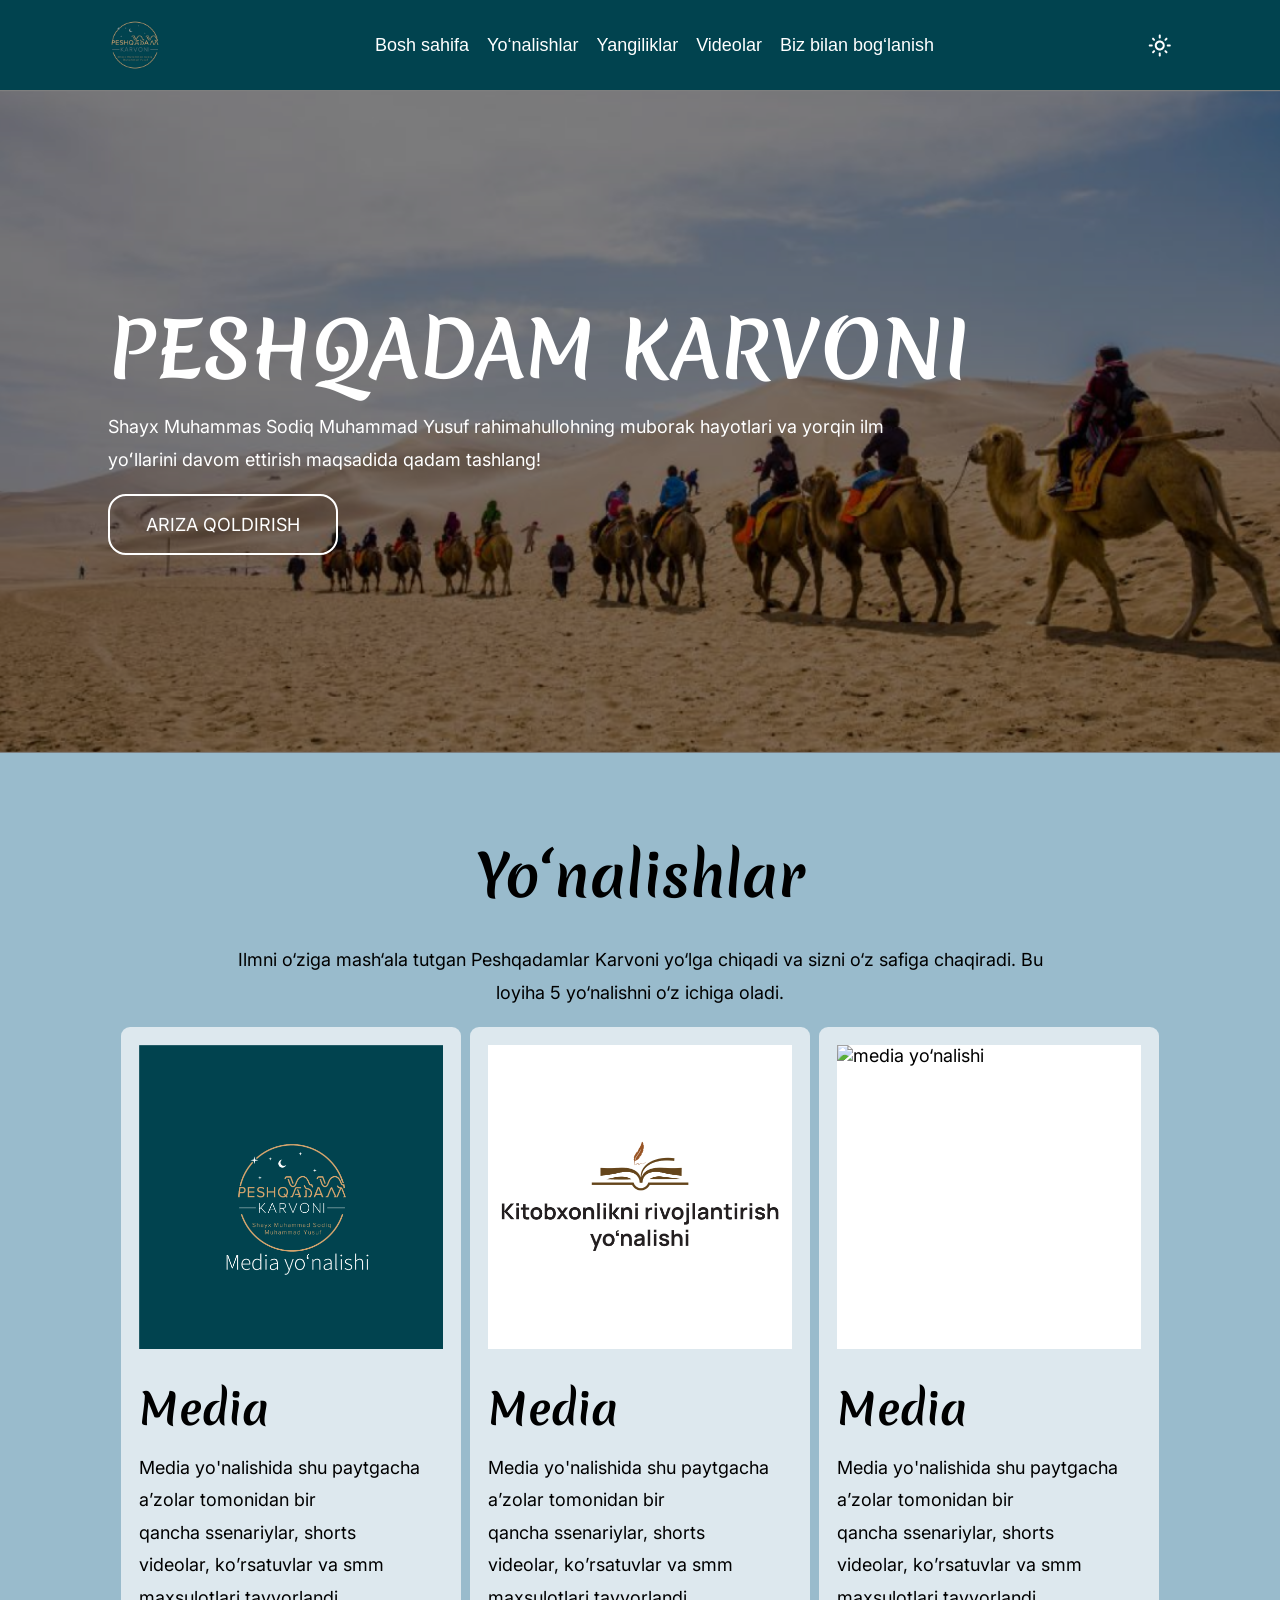
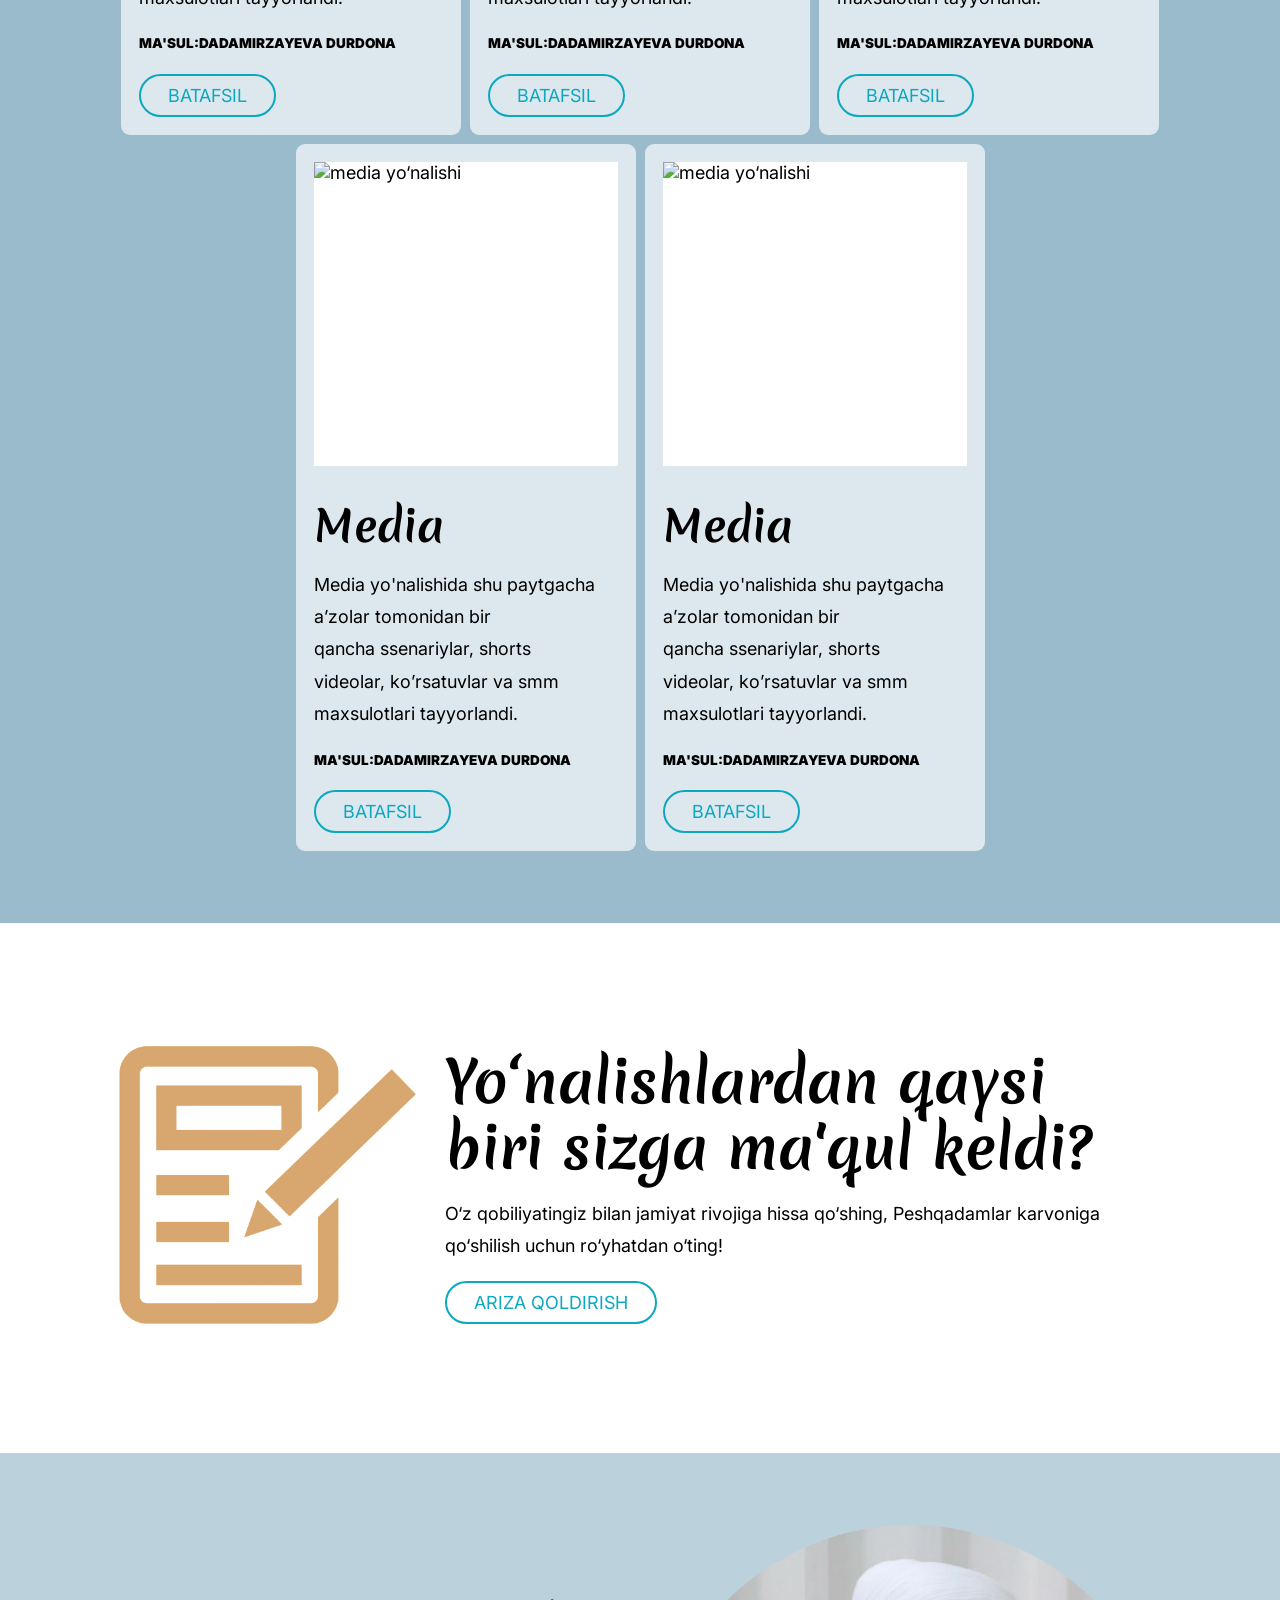
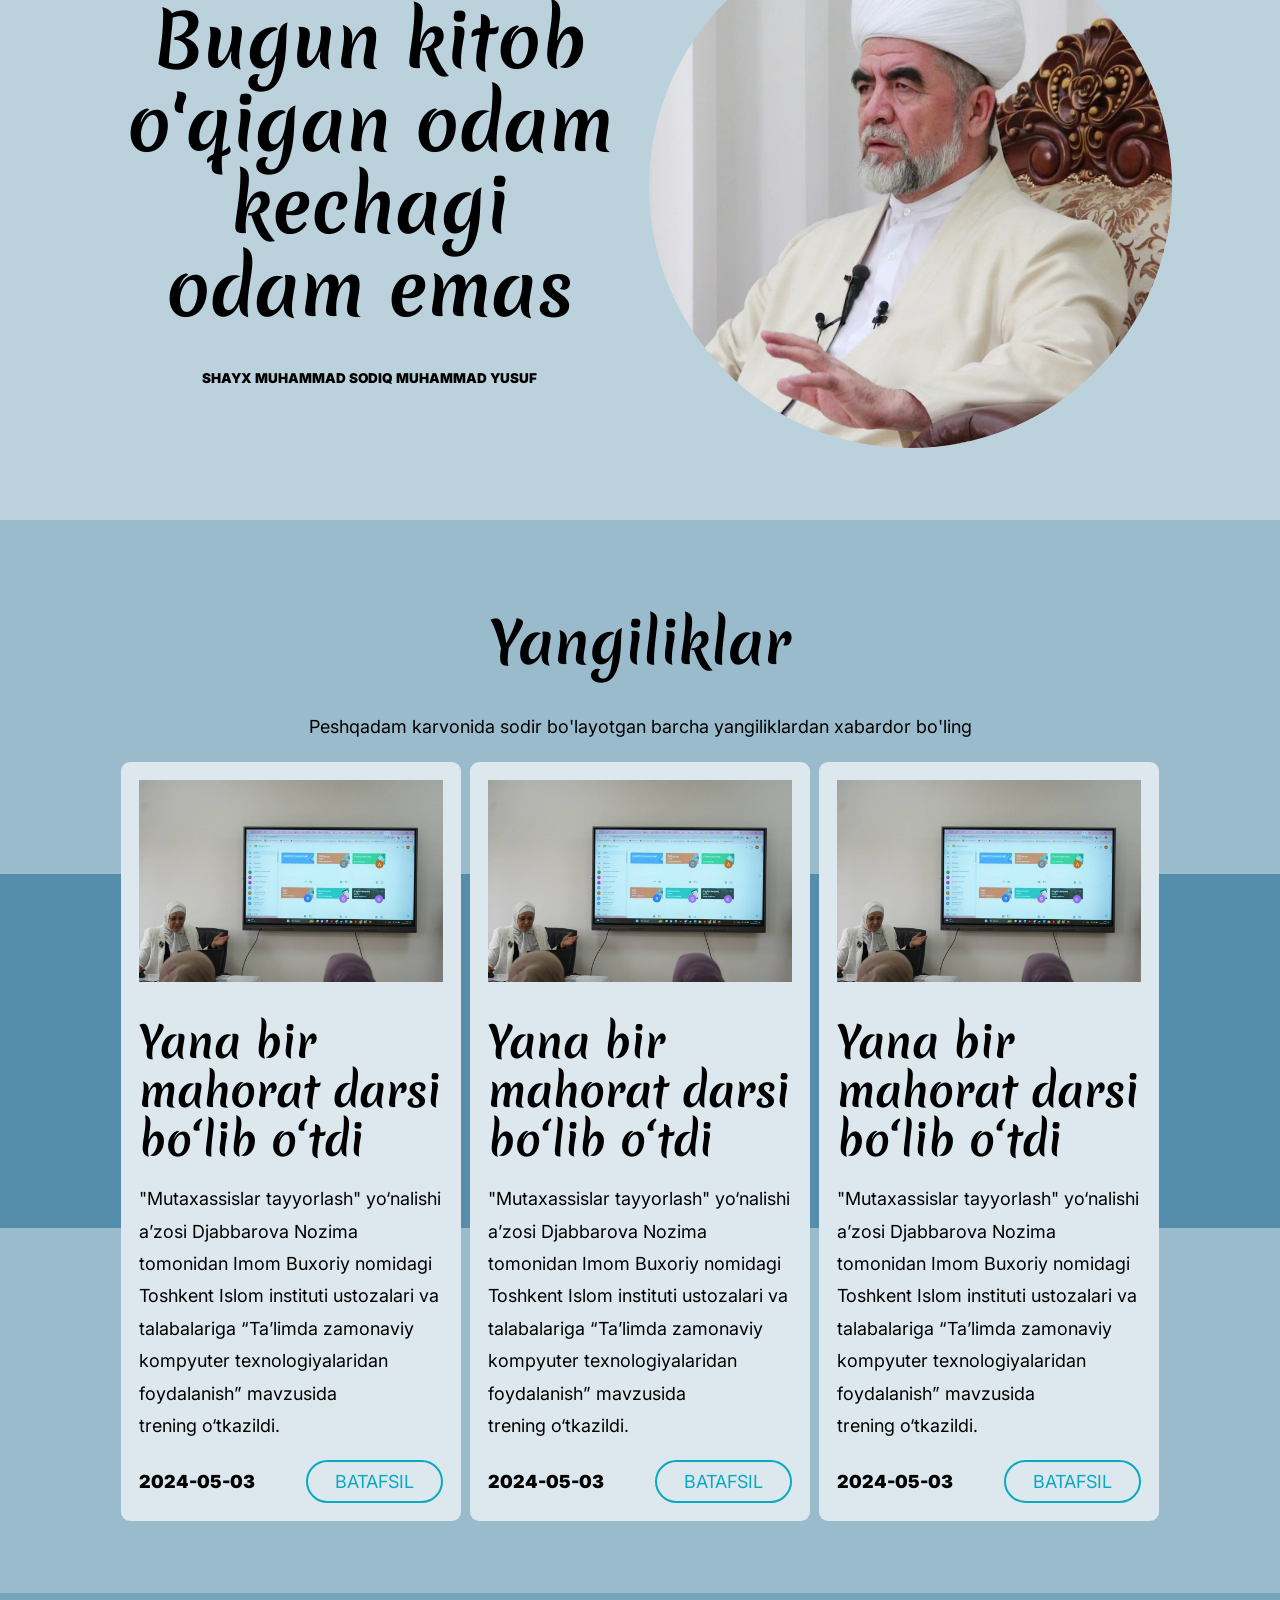
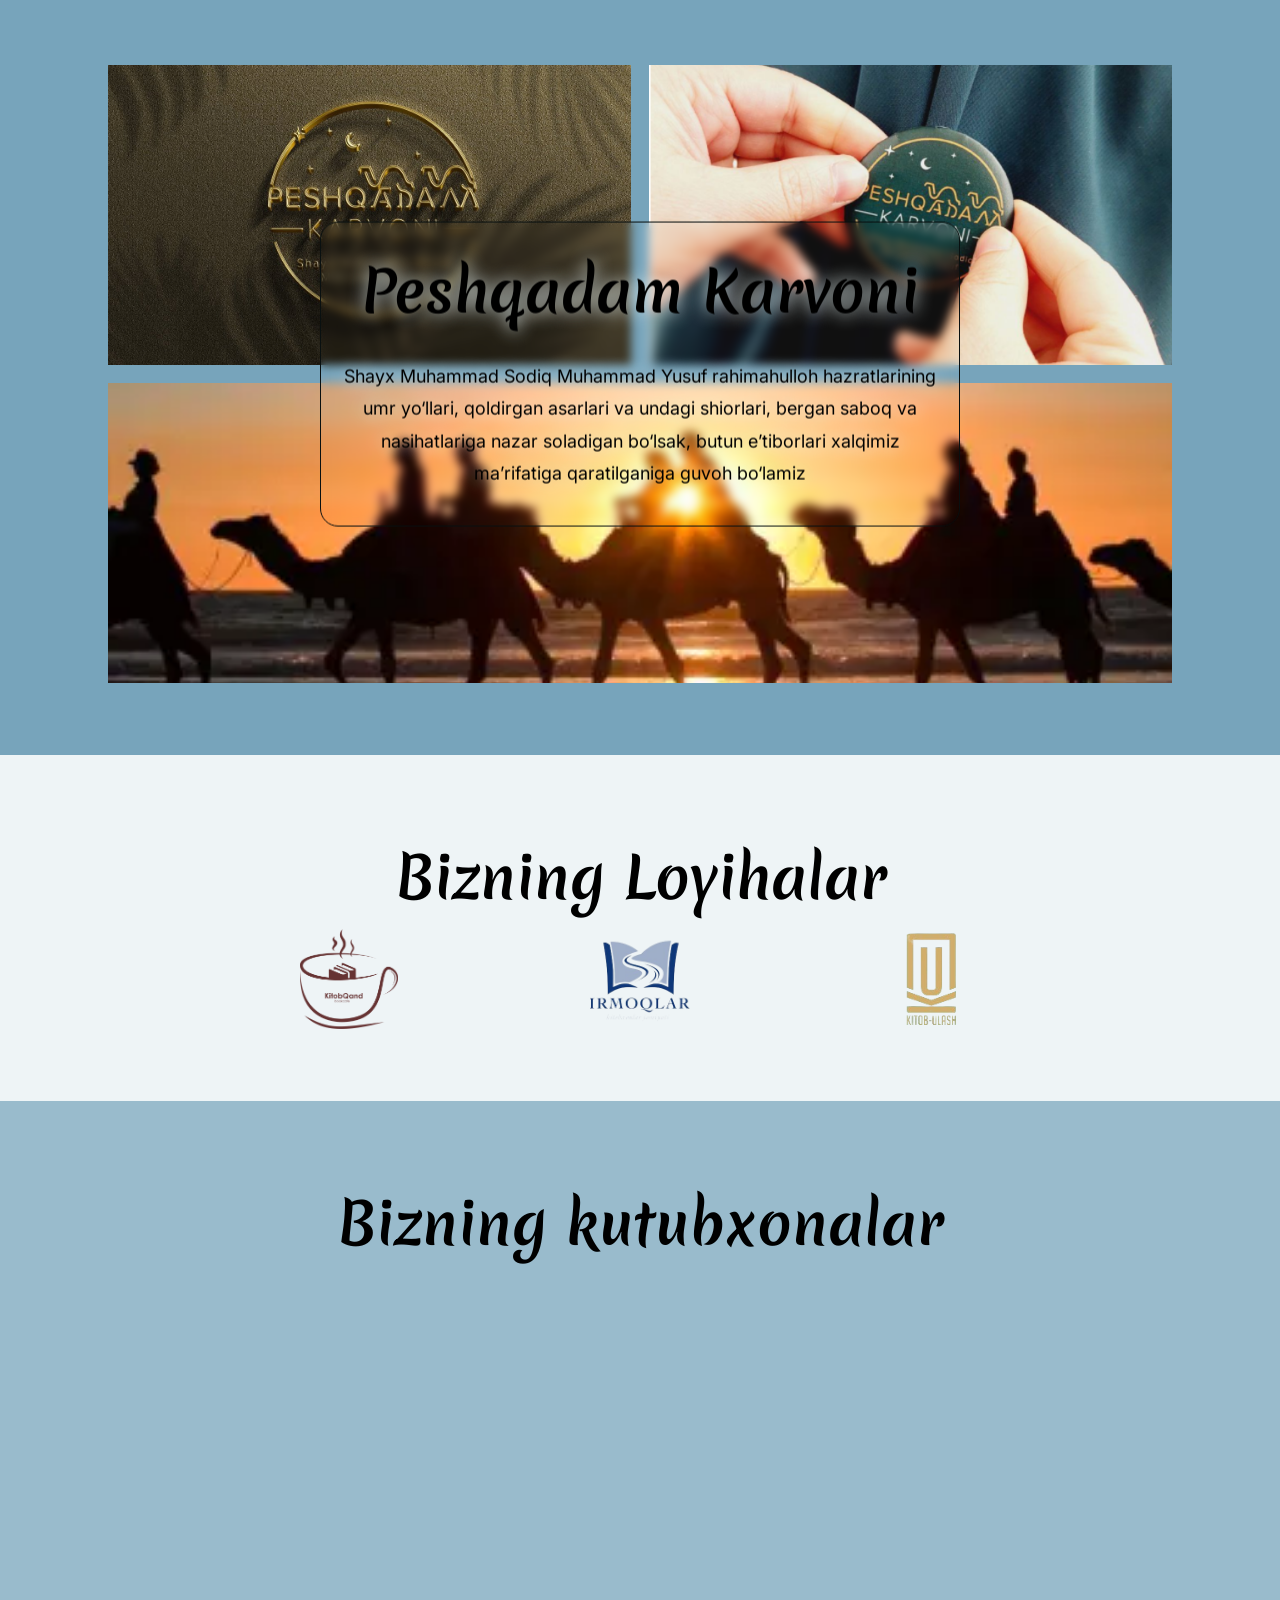
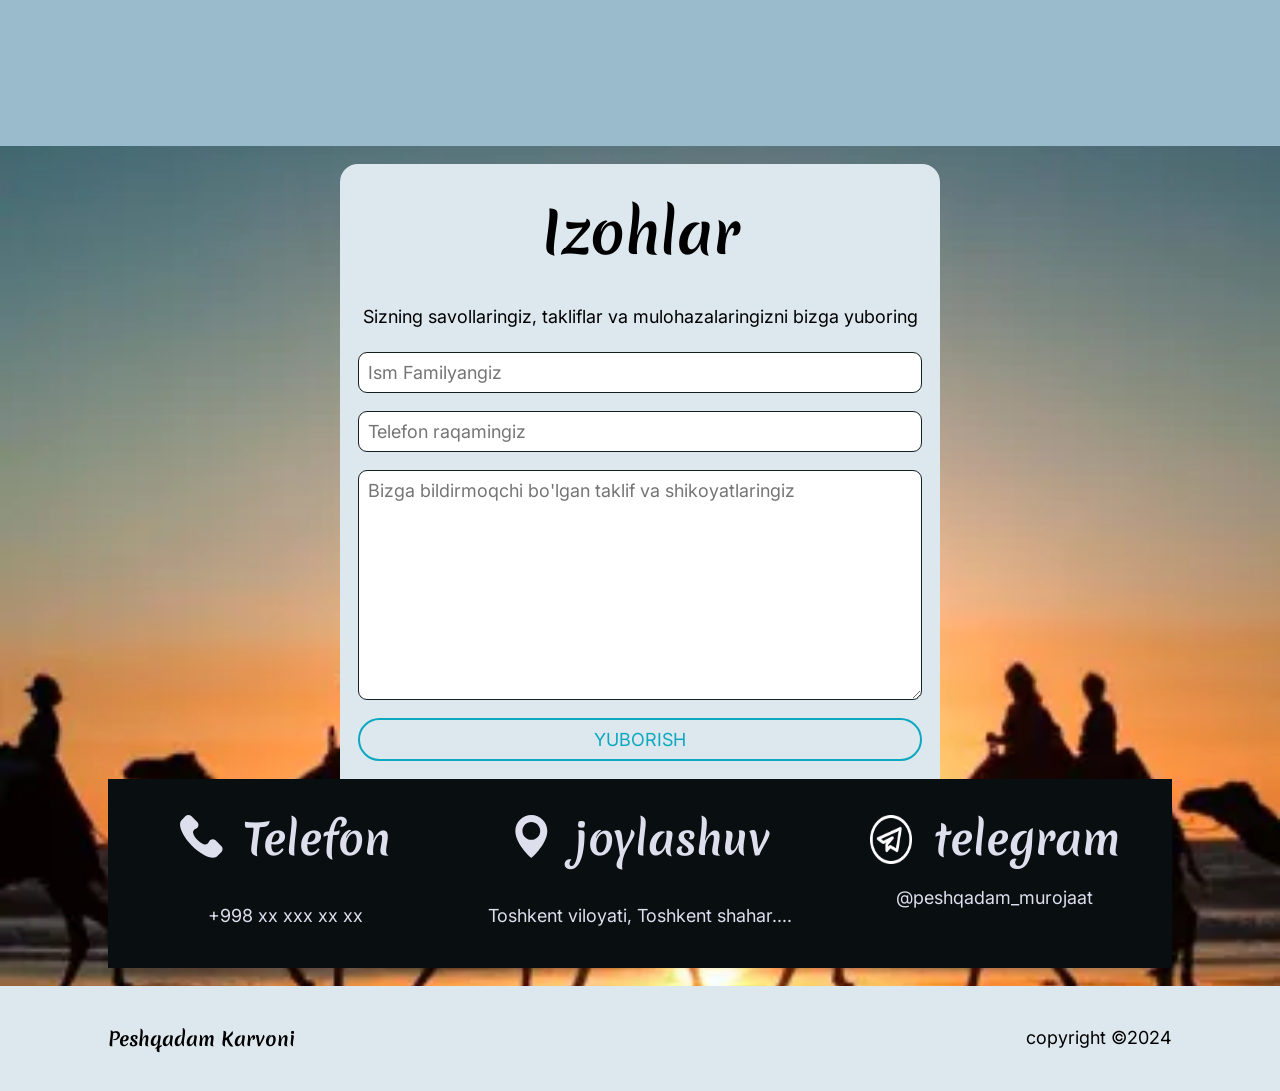
==== index.html @ 188952dd "added yangilik page and footer" ====
<!DOCTYPE html>
<html lang="en">
  <head>
    <meta charset="UTF-8" />
    <meta name="viewport" content="width=device-width, initial-scale=1.0" />
    <title>Peshqadam karvoni</title>
    <link rel="stylesheet" href="style.css" />
  </head>
  <body>
    <nav class="nav">
      <div class="container">
        <div class="logo">
          <a href=""
            ><img
              src="./img/logo.png"
              alt="media yo‘nalishiPeshqadam Karvoni logo"
          /></a>
        </div>
        <div class="menu closed">
          <ul>
            <li><a href="index.html">Bosh sahifa</a></li>
            <li><a href="yonalishlar.html">Yo‘nalishlar</a></li>
            <li><a href="yangiliklar.html">Yangiliklar</a></li>
            <li><a href="#">Videolar</a></li>
            <li><a href="#">Biz bilan bog‘lanish</a></li>
          </ul>
        </div>
        <div class="icons">
          <div id="mode">
            <svg
              class="text dark_icon"
              width="25"
              height="25"
              viewBox="0 0 25 25"
              fill="white"
              xmlns="http://www.w3.org/2000/svg"
            >
              <path
                d="M18.51 4.59L15.98 6.53L16.89 9.59L14.26 7.78L11.63 9.59L12.54 6.53L10.01 4.59L13.2 4.5L14.26 1.5L15.32 4.5L18.51 4.59ZM22.01 11.5L20.37 12.75L20.96 14.73L19.26 13.56L17.56 14.73L18.15 12.75L16.51 11.5L18.57 11.45L19.26 9.5L19.95 11.45L22.01 11.5ZM19.73 16.45C20.56 16.37 21.45 17.55 20.92 18.3C20.6 18.75 20.26 19.17 19.84 19.57C15.93 23.5 9.60002 23.5 5.70002 19.57C1.79002 15.67 1.79002 9.33 5.70002 5.43C6.10002 5.03 6.52002 4.67 6.97002 4.35C7.72002 3.82 8.90002 4.71 8.82002 5.54C8.55002 8.4 9.51002 11.37 11.71 13.56C12.7496 14.6052 14.0083 15.4066 15.3952 15.9064C16.7821 16.4062 18.2627 16.5918 19.73 16.45ZM18.09 18.47C15.1543 18.3012 12.381 17.0675 10.29 15C8.12002 12.81 6.96002 10 6.80002 7.18C3.99002 10.32 4.10002 15.14 7.11002 18.16C10.13 21.17 14.95 21.28 18.09 18.47Z"
              ></path>
            </svg>
            <svg
              class="text light_icon"
              width="25"
              height="25"
              viewBox="0 0 25 25"
              fill="white"
              xmlns="http://www.w3.org/2000/svg"
            >
              <path
                d="M12.76 9.5C14.41 9.5 15.76 10.85 15.76 12.5C15.76 14.15 14.41 15.5 12.76 15.5C11.11 15.5 9.76001 14.15 9.76001 12.5C9.76001 10.85 11.11 9.5 12.76 9.5ZM12.76 7.5C10 7.5 7.76001 9.74 7.76001 12.5C7.76001 15.26 10 17.5 12.76 17.5C15.52 17.5 17.76 15.26 17.76 12.5C17.76 9.74 15.52 7.5 12.76 7.5ZM2.76001 13.5H4.76001C5.31001 13.5 5.76001 13.05 5.76001 12.5C5.76001 11.95 5.31001 11.5 4.76001 11.5H2.76001C2.21001 11.5 1.76001 11.95 1.76001 12.5C1.76001 13.05 2.21001 13.5 2.76001 13.5ZM20.76 13.5H22.76C23.31 13.5 23.76 13.05 23.76 12.5C23.76 11.95 23.31 11.5 22.76 11.5H20.76C20.21 11.5 19.76 11.95 19.76 12.5C19.76 13.05 20.21 13.5 20.76 13.5ZM11.76 2.5V4.5C11.76 5.05 12.21 5.5 12.76 5.5C13.31 5.5 13.76 5.05 13.76 4.5V2.5C13.76 1.95 13.31 1.5 12.76 1.5C12.21 1.5 11.76 1.95 11.76 2.5ZM11.76 20.5V22.5C11.76 23.05 12.21 23.5 12.76 23.5C13.31 23.5 13.76 23.05 13.76 22.5V20.5C13.76 19.95 13.31 19.5 12.76 19.5C12.21 19.5 11.76 19.95 11.76 20.5ZM6.75001 5.08C6.6575 4.9873 6.54761 4.91375 6.42663 4.86357C6.30566 4.81339 6.17598 4.78756 6.04501 4.78756C5.91404 4.78756 5.78436 4.81339 5.66339 4.86357C5.54241 4.91375 5.43252 4.9873 5.34001 5.08C5.24731 5.17251 5.17376 5.2824 5.12358 5.40338C5.0734 5.52435 5.04757 5.65403 5.04757 5.785C5.04757 5.91597 5.0734 6.04565 5.12358 6.16662C5.17376 6.2876 5.24731 6.39749 5.34001 6.49L6.40001 7.55C6.79001 7.94 7.43001 7.94 7.81001 7.55C8.19001 7.16 8.20001 6.52 7.81001 6.14L6.75001 5.08ZM19.12 17.45C19.0275 17.3573 18.9176 17.2837 18.7966 17.2336C18.6757 17.1834 18.546 17.1576 18.415 17.1576C18.284 17.1576 18.1544 17.1834 18.0334 17.2336C17.9124 17.2837 17.8025 17.3573 17.71 17.45C17.6173 17.5425 17.5438 17.6524 17.4936 17.7734C17.4434 17.8944 17.4176 18.024 17.4176 18.155C17.4176 18.286 17.4434 18.4157 17.4936 18.5366C17.5438 18.6576 17.6173 18.7675 17.71 18.86L18.77 19.92C19.16 20.31 19.8 20.31 20.18 19.92C20.2727 19.8275 20.3463 19.7176 20.3964 19.5966C20.4466 19.4757 20.4725 19.346 20.4725 19.215C20.4725 19.084 20.4466 18.9543 20.3964 18.8334C20.3463 18.7124 20.2727 18.6025 20.18 18.51L19.12 17.45ZM20.18 6.49C20.2727 6.39749 20.3463 6.2876 20.3964 6.16662C20.4466 6.04565 20.4725 5.91597 20.4725 5.785C20.4725 5.65403 20.4466 5.52435 20.3964 5.40338C20.3463 5.2824 20.2727 5.17251 20.18 5.08C20.0875 4.9873 19.9776 4.91375 19.8566 4.86357C19.7357 4.81339 19.606 4.78756 19.475 4.78756C19.344 4.78756 19.2144 4.81339 19.0934 4.86357C18.9724 4.91375 18.8625 4.9873 18.77 5.08L17.71 6.14C17.32 6.53 17.32 7.17 17.71 7.55C18.1 7.93 18.74 7.94 19.12 7.55L20.18 6.49ZM7.81001 18.86C7.90271 18.7675 7.97626 18.6576 8.02644 18.5366C8.07662 18.4157 8.10245 18.286 8.10245 18.155C8.10245 18.024 8.07662 17.8944 8.02644 17.7734C7.97626 17.6524 7.90271 17.5425 7.81001 17.45C7.7175 17.3573 7.60761 17.2837 7.48663 17.2336C7.36566 17.1834 7.23598 17.1576 7.10501 17.1576C6.97404 17.1576 6.84436 17.1834 6.72339 17.2336C6.60241 17.2837 6.49252 17.3573 6.40001 17.45L5.34001 18.51C4.95001 18.9 4.95001 19.54 5.34001 19.92C5.73001 20.3 6.37001 20.31 6.75001 19.92L7.81001 18.86Z"
              ></path>
            </svg>
          </div>
          <div class="hamburger dn" id="hamburger">
            <div class="line"></div>
            <div class="line"></div>
            <div class="line"></div>
          </div>
        </div>
      </div>
    </nav>

    <header>
      <div class="container">
        <div class="content">
          <h1>Peshqadam Karvoni</h1>
          <p>
            Shayx Muhammas Sodiq Muhammad Yusuf rahimahullohning muborak
            hayotlari va yorqin ilm yoʻllarini davom ettirish maqsadida qadam
            tashlang!
          </p>
          <button href="#" class="btn white" onclick="scrollToContent()">
            Ariza qoldirish
          </button>
        </div>
      </div>
      <div class="img">
        <img src="./img/bg.png" alt="" />
      </div>
    </header>

    <section class="title">
      <div class="container">
        <div class="content">
          <h2>Yo‘nalishlar</h2>
          <p>
            Ilmni o‘ziga mash‘ala tutgan Peshqadamlar Karvoni yo‘lga chiqadi va
            sizni o‘z safiga chaqiradi. Bu loyiha 5 yo‘nalishni o‘z ichiga
            oladi.
          </p>
        </div>
        <div class="cards">
          <div class="card">
            <div class="img">
              <img src="./img/media.png" alt="media yo‘nalishi" />
            </div>
            <div class="content">
              <h3>Media</h3>
              <p>
                Media yo'nalishida shu paytgacha a’zolar tomonidan bir qancha
                ssenariylar, shorts videolar, ko’rsatuvlar va smm maxsulotlari
                tayyorlandi.
              </p>
              <div class="buttom">
                <small class="small"><b>Ma'sul:</b>Dadamirzayeva Durdona</small>
                <a href="./yonalish.html">
                  <button class="btn">Batafsil</button>
                </a>
              </div>
            </div>
          </div>
          <div class="card">
            <div class="img">
              <img
                src="./img/kitobxonlik.png"
                alt="kitobxonlikni rivojlantirish yo‘nalishi"
              />
            </div>
            <div class="content">
              <h3>Media</h3>
              <p>
                Media yo'nalishida shu paytgacha a’zolar tomonidan bir qancha
                ssenariylar, shorts videolar, ko’rsatuvlar va smm maxsulotlari
                tayyorlandi.
              </p>
              <div class="buttom">
                <small class="small"><b>Ma'sul:</b>Dadamirzayeva Durdona</small>
                <button class="btn">Batafsil</button>
              </div>
            </div>
          </div>
          <div class="card">
            <div class="img"><img src="" alt="media yo‘nalishi" /></div>
            <div class="content">
              <h3>Media</h3>
              <p>
                Media yo'nalishida shu paytgacha a’zolar tomonidan bir qancha
                ssenariylar, shorts videolar, ko’rsatuvlar va smm maxsulotlari
                tayyorlandi.
              </p>
              <div class="buttom">
                <small class="small"><b>Ma'sul:</b>Dadamirzayeva Durdona</small>
                <button class="btn">Batafsil</button>
              </div>
            </div>
          </div>
          <div class="card">
            <div class="img"><img src="" alt="media yo‘nalishi" /></div>
            <div class="content">
              <h3>Media</h3>
              <p>
                Media yo'nalishida shu paytgacha a’zolar tomonidan bir qancha
                ssenariylar, shorts videolar, ko’rsatuvlar va smm maxsulotlari
                tayyorlandi.
              </p>
              <div class="buttom">
                <small class="small"><b>Ma'sul:</b>Dadamirzayeva Durdona</small>
                <button class="btn">Batafsil</button>
              </div>
            </div>
          </div>
          <div class="card">
            <div class="img"><img src="" alt="media yo‘nalishi" /></div>
            <div class="content">
              <h3>Media</h3>
              <p>
                Media yo'nalishida shu paytgacha a’zolar tomonidan bir qancha
                ssenariylar, shorts videolar, ko’rsatuvlar va smm maxsulotlari
                tayyorlandi.
              </p>
              <div class="buttom">
                <small class="small"><b>Ma'sul:</b>Dadamirzayeva Durdona</small>
                <button class="btn">Batafsil</button>
              </div>
            </div>
          </div>
        </div>
      </div>
    </section>

    <section class="application">
      <div class="container">
        <div class="img">
          <img src="./img/ariza-icon.png" alt="" />
        </div>
        <div class="content">
          <h2>Yo‘nalishlardan qaysi biri sizga ma'qul keldi?</h2>
          <p>
            O‘z qobiliyatingiz bilan jamiyat rivojiga hissa qo‘shing,
            Peshqadamlar karvoniga qo‘shilish uchun ro‘yhatdan o‘ting!
          </p>
          <button class="btn">Ariza qoldirish</button>
        </div>
      </div>
    </section>

    <section class="quote">
      <div class="container">
        <div class="content">
          <h2>Bugun kitob o'qigan odam kechagi odam emas</h2>
          <small class="small">Shayx Muhammad Sodiq Muhammad Yusuf</small>
        </div>
        <div class="img">
          <img
            src="./img/Shayx.png"
            alt="Shayx Muhammad Sodiq Muhammad Yusuf"
          />
        </div>
      </div>
    </section>

    <section class="title news">
      <div class="container">
        <div class="content">
          <h2>Yangiliklar</h2>
          <p>
            Peshqadam karvonida sodir bo'layotgan barcha yangiliklardan xabardor
            bo'ling
          </p>
        </div>
        <div class="cards">
          <div class="card">
            <div class="img">
              <img src="./img/mahorat.png" alt="mahorat darsi" />
            </div>
            <div class="content">
              <h3>Yana bir mahorat darsi bo‘lib o‘tdi</h3>
              <p>
                "Mutaxassislar tayyorlash" yo‘nalishi a’zosi Djabbarova Nozima
                tomonidan Imom Buxoriy nomidagi Toshkent Islom instituti
                ustozalari va talabalariga “Ta’limda zamonaviy kompyuter
                texnologiyalaridan foydalanish” mavzusida trening o‘tkazildi.
              </p>
              <div class="buttom">
                <time datetime="2024-05-03" class="small">2024-05-03</time>
                <a href="./yangilik.html">
                  <button class="btn">Batafsil</button>
                </a>
              </div>
            </div>
          </div>
          <div class="card">
            <div class="img">
              <img src="./img/mahorat.png" alt="mahorat darsi" />
            </div>
            <div class="content">
              <h3>Yana bir mahorat darsi bo‘lib o‘tdi</h3>
              <p>
                "Mutaxassislar tayyorlash" yo‘nalishi a’zosi Djabbarova Nozima
                tomonidan Imom Buxoriy nomidagi Toshkent Islom instituti
                ustozalari va talabalariga “Ta’limda zamonaviy kompyuter
                texnologiyalaridan foydalanish” mavzusida trening o‘tkazildi.
              </p>
              <div class="buttom">
                <time datetime="2024-05-03" class="small">2024-05-03</time>
                <button class="btn">Batafsil</button>
              </div>
            </div>
          </div>
          <div class="card">
            <div class="img">
              <img src="./img/mahorat.png" alt="mahorat darsi" />
            </div>
            <div class="content">
              <h3>Yana bir mahorat darsi bo‘lib o‘tdi</h3>
              <p>
                "Mutaxassislar tayyorlash" yo‘nalishi a’zosi Djabbarova Nozima
                tomonidan Imom Buxoriy nomidagi Toshkent Islom instituti
                ustozalari va talabalariga “Ta’limda zamonaviy kompyuter
                texnologiyalaridan foydalanish” mavzusida trening o‘tkazildi.
              </p>
              <div class="buttom">
                <time datetime="2024-05-03" class="small">2024-05-03</time>
                <button class="btn">Batafsil</button>
              </div>
            </div>
          </div>
        </div>
      </div>
    </section>

    <section class="show">
      <div class="container">
        <div class="images" id="images">
          <img
            style="object-position: center"
            src="./img/peshqadam.png"
            alt=""
          />
          <img style="object-position: center" src="./img/price.png" alt="" />
          <img
            style="object-position: center 75%"
            src="./img/karvon.png"
            alt=""
          />
        </div>
        <div class="content">
          <h2>Peshqadam Karvoni</h2>
          <p>
            Shayx Muhammad Sodiq Muhammad Yusuf rahimahulloh hazratlarining umr
            yo‘llari, qoldirgan asarlari va undagi shiorlari, bergan saboq va
            nasihatlariga nazar soladigan bo‘lsak, butun e’tiborlari xalqimiz
            ma’rifatiga qaratilganiga guvoh bo‘lamiz
          </p>
        </div>
      </div>
    </section>

    <section class="title partners">
      <div class="container">
        <div class="content">
          <h2>Bizning Loyihalar</h2>
        </div>
        <div class="logos">
          <img src="./img/kitobqand.png" alt="" />
          <img src="./img/irmoqlar.png" alt="" />
          <img src="./img/kitobulash.png" alt="" />
        </div>
      </div>
    </section>

    <section class="title map">
      <div class="container">
        <div class="content">
          <h2>Bizning kutubxonalar</h2>
        </div>
        <script
          src="https://api-maps.yandex.ru/2.1/?apikey=3c3f69d1-ba9f-4204-87e1-c8505355fc62&lang=en_US"
          type="text/javascript"
        ></script>
        <script>
          ymaps.ready(init);

          function init() {
            var map = new ymaps.Map("map", {
              center: [41.3111, 64.269], // O'zbekiston Markazi
              zoom: 6,
            });

            var preset = "islands#bookIcon";

            var locations = [
              {
                name: "Kutubxona",
                address:
                  "Bizning kutubxonamizda o`zingizga kerakli kitobni olib mutolaa qilishinzgi mumkin",
                coordinates: [41.3111, 69.2797],
                image: "/css/images/image.png",
              },
              {
                name: "Kutubxona 1",
                address:
                  "Bizning kutubxonamizda o`zingizga kerakli kitobni olib mutolaa qilishinzgi mumkin",
                coordinates: [39.7781, 64.4281],
                image: "/css/images/image-1.png",
              },
              {
                name: "Kutubxona 2",
                address:
                  "Bizning kutubxonamizda o`zingizga kerakli kitobni olib mutolaa qilishinzgi mumkin",
                coordinates: [39.6548, 66.9597],
                image: "/css/images/image-14.png",
              },
              {
                name: "Kutubxona 3",
                address:
                  "Bizning kutubxonamizda o`zingizga kerakli kitobni olib mutolaa qilishinzgi mumkin",
                coordinates: [41.3303, 69.2778],
                image: "/css/images/image-23.png",
              },
              {
                name: "Kutubxona 4",
                address:
                  "Bizning kutubxonamizda o`zingizga kerakli kitobni olib mutolaa qilishinzgi mumkin",
                coordinates: [41.3126, 69.2809],
                image: "/css/images/kitobulash.png",
              },
            ];

            locations.forEach(function (location) {
              var placemark = new ymaps.Placemark(
                location.coordinates,
                {
                  hintContent: location.name,
                  balloonContentHeader: location.name,
                  balloonContentBody:
                    '<div><img src="' +
                    location.image +
                    '" width="100" height="100" /></div>' +
                    location.address,
                  balloonContentFooter: "",
                },
                {
                  preset: preset,
                }
              );

              map.geoObjects.add(placemark);
            });
          }
        </script>

        <div id="map" style="width: 100%; height: 400px"></div>
      </div>
    </section>

    <section class="contact">
      <div class="container">
        <div class="img">
          <img src="./img/karvon.png" alt="karvon" />
        </div>
        <div class="content">
          <h2>Izohlar</h2>
          <p>
            Sizning savollaringiz, takliflar va mulohazalaringizni bizga
            yuboring
          </p>
          <form action="">
            <input type="text" placeholder="Ism Familyangiz" />
            <input type="tel" placeholder="Telefon raqamingiz" />
            <textarea
              name="message"
              id="message"
              cols="30"
              rows="10"
              placeholder="Bizga bildirmoqchi bo'lgan taklif va shikoyatlaringiz"
            ></textarea>
            <button class="btn">Yuborish</button>
          </form>
        </div>
        <div class="info">
          <div class="card">
            <h3>
              <svg
                class="u-svg-content"
                viewBox="0 0 513.64 513.64"
                x="0px"
                fill="currentColor"
                y="0px"
                style="width: 1em; height: 1em"
              >
                <g>
                  <g>
                    <path
                      d="M499.66,376.96l-71.68-71.68c-25.6-25.6-69.12-15.359-79.36,17.92c-7.68,23.041-33.28,35.841-56.32,30.72    c-51.2-12.8-120.32-79.36-133.12-133.12c-7.68-23.041,7.68-48.641,30.72-56.32c33.28-10.24,43.52-53.76,17.92-79.36l-71.68-71.68    c-20.48-17.92-51.2-17.92-69.12,0l-48.64,48.64c-48.64,51.2,5.12,186.88,125.44,307.2c120.32,120.32,256,176.641,307.2,125.44    l48.64-48.64C517.581,425.6,517.581,394.88,499.66,376.96z"
                    ></path>
                  </g>
                </g>
              </svg>
              Telefon
            </h3>
            <p>+998 xx xxx xx xx</p>
          </div>
          <div class="card">
            <h3>
              <svg
                class="u-svg-content"
                viewBox="0 0 24 24"
                fill="currentColor"
                style="width: 1em; height: 1em"
              >
                <path
                  d="m12 0c-4.962 0-9 4.066-9 9.065 0 7.103 8.154 14.437 8.501 14.745.143.127.321.19.499.19s.356-.063.499-.189c.347-.309 8.501-7.643 8.501-14.746 0-4.999-4.038-9.065-9-9.065zm0 14c-2.757 0-5-2.243-5-5s2.243-5 5-5 5 2.243 5 5-2.243 5-5 5z"
                ></path>
              </svg>

              joylashuv
            </h3>
            <p>Toshkent viloyati, Toshkent shahar....</p>
          </div>
          <div class="card">
            <div class="content">
              <h3>
                <img src="./img/telegram.png" alt="" />
                telegram
              </h3>
              <p>@peshqadam_murojaat</p>
            </div>
          </div>
        </div>
      </div>
    </section>

    <footer>
      <div class="container">
        <h6><a href="">Peshqadam Karvoni</a></h6>
        <p>copyright ©2024</p>
      </div>
    </footer>

    <script src="script.js"></script>
  </body>
</html>
---- style.css ----
@import url("https://fonts.googleapis.com/css2?family=Inter:wght@100..900&family=Merienda:wght@300..900&display=swap");
/*
*   Kevin Powell
*   https://youtu.be/cCAtD_BAHNw 
*/

*,
*::before,
*::after {
  box-sizing: border-box;
}

* {
  margin: 0;
  padding: 0;
  font: inherit; /* Get rid of all font sizes and heights */
}

html {
  color-scheme: dark light; /* Default dark */
  hanging-punctuation: first last; /* Not supported in Chrome */
  font-size: 18px;
}

body {
  min-height: 100vh;
}

/* Media responsive */
img,
picture,
svg,
video {
  display: block;
  max-width: 100%;
}

h1,
h2,
h3,
h4,
h5,
h6 {
  text-wrap: balance;
  font-family: "Merienda", cursive;
  font-weight: 700;
  line-height: 1.15;
  margin-block: 1rem;
}

body {
  font-family: "Inter";
  font-weight: 400;
}

h1 {
  font-size: 4.21rem;
}

h2 {
  font-size: 3.158rem;
}

h3 {
  font-size: 2.369rem;
}

h4 {
  font-size: 1.777rem;
}

h5 {
  font-size: 1.333rem;
}

h6 {
  font-size: 1.05rem;
}

small {
  font-size: 0.75rem;
  line-height: 1.75;
}

p {
  max-width: 75ch;
  text-wrap: pretty; /* Prevents orphans on lines */
  line-height: 1.8;
  margin-block: 1rem;
}

a {
  color: inherit;
  text-decoration: none;
}
a:hover {
  cursor: pointer;
}

@media (max-width: 768px) {
  h1 {
    font-size: 2.6rem;
  }
  h2 {
    font-size: 2.369rem;
  }
  h3 {
    font-size: 1.777rem;
  }
  h4 {
    font-size: 1.333rem;
  }
  h5 {
    font-size: 1rem;
  }
  h6 {
    font-size: 0.75rem;
  }
  p {
    max-width: 50ch;
  }
  small {
    font-size: 0.75rem;
  }
}

@media (prefers-reduced-motion: no-preference) {
  :has(:target) {
    scroll-behavior: smooth;
    scroll-padding-top: 3rem;
  }
}

:root {
  --text-50: #eff6f6;
  --text-100: #dfecec;
  --text-200: #bfd9d9;
  --text-300: #9fc6c6;
  --text-400: #7eb4b4;
  --text-500: #5ea1a1;
  --text-600: #4b8181;
  --text-700: #396060;
  --text-800: #264040;
  --text-900: #132020;
  --text-950: #091010;

  --background-50: #eef4f6;
  --background-100: #dde8ee;
  --background-200: #bbd2dd;
  --background-300: #99bbcc;
  --background-400: #77a4bb;
  --background-500: #558eaa;
  --background-600: #447188;
  --background-700: #335566;
  --background-800: #223944;
  --background-900: #111c22;
  --background-950: #090e11;

  --primary-50: #e7fafd;
  --primary-100: #cff6fc;
  --primary-200: #9fedf9;
  --primary-300: #6fe4f6;
  --primary-400: #3fdbf3;
  --primary-500: #0fd2f0;
  --primary-600: #0ca8c0;
  --primary-700: #097e90;
  --primary-800: #065460;
  --primary-900: #032a30;
  --primary-950: #021518;

  --secondary-50: #eef6f6;
  --secondary-100: #ddeeed;
  --secondary-200: #bbdddb;
  --secondary-300: #99ccc8;
  --secondary-400: #77bbb6;
  --secondary-500: #55aaa4;
  --secondary-600: #448883;
  --secondary-700: #336662;
  --secondary-800: #224442;
  --secondary-900: #112221;
  --secondary-950: #091110;

  --accent-50: #efeff6;
  --accent-100: #dedfed;
  --accent-200: #bdbfdb;
  --accent-300: #9c9fc9;
  --accent-400: #7b7fb7;
  --accent-500: #5b5fa4;
  --accent-600: #484c84;
  --accent-700: #363963;
  --accent-800: #242642;
  --accent-900: #121321;
  --accent-950: #090a10;
}

html[data-theme="dark"] {
  --text-50: #091010;
  --text-100: #122121;
  --text-200: #254141;
  --text-300: #376262;
  --text-400: #498383;
  --text-500: #5ca3a3;
  --text-600: #7cb6b6;
  --text-700: #9dc8c8;
  --text-800: #bedada;
  --text-900: #deeded;
  --text-950: #eff6f6;

  --background-50: #080f12;
  --background-100: #0f1f24;
  --background-200: #1f3d47;
  --background-300: #2e5c6b;
  --background-400: #3d7a8f;
  --background-500: #4d99b3;
  --background-600: #70adc2;
  --background-700: #94c2d1;
  --background-800: #b8d6e0;
  --background-900: #dbebf0;
  --background-950: #edf5f7;

  --primary-50: #05434c;
  --primary-100: #032a30;
  --primary-200: #065460;
  --primary-300: #097e90;
  --primary-400: #0ca8c0;
  --primary-500: #0fd2f0;
  --primary-600: #3fdbf3;
  --primary-700: #6fe4f6;
  --primary-800: #9fedf9;
  --primary-900: #cff6fc;
  --primary-950: #e7fafd;

  --secondary-50: #091110;
  --secondary-100: #112221;
  --secondary-200: #224442;
  --secondary-300: #336662;
  --secondary-400: #448883;
  --secondary-500: #55aaa4;
  --secondary-600: #77bbb6;
  --secondary-700: #99ccc8;
  --secondary-800: #bbdddb;
  --secondary-900: #ddeeed;
  --secondary-950: #eef6f6;

  --accent-50: #090a10;
  --accent-100: #121321;
  --accent-200: #242642;
  --accent-300: #363963;
  --accent-400: #484c84;
  --accent-500: #5b5fa4;
  --accent-600: #7b7fb7;
  --accent-700: #9c9fc9;
  --accent-800: #bdbfdb;
  --accent-900: #dedfed;
  --accent-950: #efeff6;
}

.container {
  max-width: 1100px;
  margin-inline: auto;
  padding: 1rem;
}

section .container {
  justify-content: center;
}

.icon {
  width: 2em;
  height: 2em;
  margin: auto;
}

.buttom {
  display: flex;
  align-items: center;
  justify-content: space-between;
  gap: 1rem;
  flex-wrap: wrap;
}
/* Navigation */

nav.nav {
  background-color: #01434f;
  font-family: "Roboto", sans-serif;
  position: sticky;
  top: 0;
  z-index: 1000;
}
nav.nav a {
  color: #fff;
  text-decoration: none;
}
.nav .container {
  display: flex;
  justify-content: space-between;
  align-items: center;
}
.nav .logo {
  width: 3rem;
}
.nav .menu ul {
  display: flex;
  gap: 1rem;
  list-style: none;
  flex-wrap: wrap;
}
.nav .icons {
  display: flex;
  gap: 1rem;
  align-items: center;
  justify-content: center;
}
.nav #mode {
  display: flex;
  cursor: pointer;
}
.dn {
  display: none !important;
}
.nav .hamburger {
  height: 1rem;
  aspect-ratio: 3 / 2;
  display: grid;
  align-content: space-between;
}
.nav .hamburger > .line {
  background-color: #fff;
  height: 0.1rem;
  width: 100%;
}

/* header */

header {
  background-color: var(--accent-500);
  position: relative;
  padding-block: 10rem;
  isolation: isolate;
  color: white;
  word-wrap: break-word;
}
header::after {
  content: "";
  position: absolute;
  inset: 0;
  background-color: rgba(0, 0, 0, 0.5);
  z-index: -1;
}
header .container {
  display: flex;
  display: grid;
  align-items: center;
  align-content: center;
}
header .content h1 {
  text-transform: uppercase;
}

header .img {
  position: absolute;
  object-fit: cover;
  inset: 0;
  z-index: -1;
}

/* About */
section.title {
  background-color: var(--background-300);
  padding: 3rem 0;
}
.title.light {
  background-color: var(--background-500);
}
.title .container {
  gap: 1rem;
}
.title .container > .content {
  text-align: center;
  display: grid;
  place-items: center;
}
.title .cards {
  display: flex;
  flex-wrap: wrap;
  gap: 0.5rem;
  justify-content: center;
}
.title .card {
  background-color: var(--background-100);
  padding: 1rem;
  border-radius: 0.5rem;
  flex-basis: 340px;
  display: grid;
  gap: 1rem;
}
.title .img {
  aspect-ratio: 1 / 1;
  width: 100%;
  color: #000;
  background-color: #fff;
  object-fit: cover;
}
.img img {
  width: 100%;
  height: 100%;
  object-fit: cover;
  object-position: center;
}
.small {
  font-weight: 900;
  text-transform: uppercase;
  display: block;
}
.btn {
  background-color: transparent;
  border: 2px solid var(--primary-600);
  color: var(--primary-600);
  padding: 0.5rem 1.5rem;
  border-radius: 10rem;
  text-transform: uppercase;
  text-decoration: none;
  display: inline-block;
}
.btn:hover,
.btn:focus,
.btn:active,
.btn:focus-visible {
  background-color: var(--primary-600);
  color: #fff;
}
.btn.primary {
  background-color: var(--accent-500);
  border-color: transparent;
  color: currentColor;
}
.btn.white {
  color: #fff;
  border-color: #fff;
  padding: 1rem 2rem;
  border-radius: 1rem;
}
/* Appliaction */
section.application {
  padding-block: 5rem;
}
section.application .container {
  display: flex;
  gap: 1rem;
  flex-wrap: wrap;
}
section.application .img {
  width: 30%;
}
section.application .content {
  flex: 1;
  width: 100%;
}
/* Quote */
.quote {
  background-color: var(--background-200);
  padding: 3rem 0;
}
.quote .container {
  display: grid;
  grid-template-columns: repeat(auto-fit, minmax(400px, 1fr));
  gap: 1rem;
}
.quote .content {
  display: grid;
  place-content: center;
  text-align: center;
  gap: 1rem;
}
.quote h2 {
  font-size: 4rem;
}
.quote .img {
  aspect-ratio: 1;
  width: 100%;
  color: #000;
  background-color: #fff;
  border-radius: 50%;
  overflow: hidden;
}
/* News */
section.news {
  background: linear-gradient(
    var(--background-300) 33%,
    var(--background-500) 33% 66%,
    var(--background-300) 66%
  ) !important;
}
section.news .img {
  aspect-ratio: 3/2;
}
/* Show more */
section.show {
  background-color: var(--background-400);
  padding: 3rem 0;
  position: relative;
}
.show .images {
  display: flex;
  flex-wrap: wrap;
  gap: 1rem;
}
.show img {
  flex-basis: 400px;
  flex-grow: 1;
  color: #000;
  height: 300px;
  background-color: #fff;
  object-fit: cover;
  overflow: hidden;
}
.show .content {
  position: absolute;
  top: 50%;
  left: 50%;
  transform: translate(-50%, -50%);
  padding: 1rem;
  margin: auto;
  display: grid;
  place-content: center;
  text-align: center;
  background-color: rgba(var(--background-50), 0.6);
  border: 0.5px solid var(--text-950);
  text-shadow: 0 0 1rem var(--text-100);
  backdrop-filter: blur(5px);
  border-radius: 1rem;
}
/* Partners */
.partners {
  background-color: var(--background-50) !important;
}
.partners .logos {
  display: flex;
  flex-wrap: wrap;
  justify-content: space-evenly;
  width: 100%;
  align-items: center;
  justify-items: center;
}
.partners img {
  width: 100px;
  height: 100px;
  object-fit: contain;
  object-position: center center;
}
/* Maps */
#map {
  width: 100%;
  height: 400px;
}
/* Contact */
section.contact {
  position: relative;
  isolation: isolate;
}
.contact .img {
  position: absolute;
  inset: 0;
  z-index: -1;
}
.contact img {
  object-position: center 65%;
}
.contact .container > .content {
  display: grid;
  background-color: var(--background-100);
  padding: 1rem;
  width: 100%;
  max-width: 600px;
  margin: auto;
  text-align: center;
  border-radius: 1rem;
  border-bottom-left-radius: 0;
  border-bottom-right-radius: 0;
}
.contact form {
  display: grid;
  gap: 1rem;
}
.contact button {
  align-self: start;
}
.contact input,
.contact textarea {
  padding: 0.5rem;
  border: 1px solid var(--text-900);
  border-radius: 0.5rem;
}
.contact .info {
  width: 100%;
  background-color: var(--background-950);
  z-index: 10;
  display: flex;
  flex-wrap: wrap;
}
.contact .info .card {
  flex: 1 1 300px;
  padding: 1rem;
  color: var(--accent-100);
  display: grid;
  justify-content: center;
  justify-items: center;
  text-align: center;
}
.contact .card h3 {
  display: flex;
  gap: 0.5em;
}
.contact .card svg {
  width: 1em;
  color: currentColor;
}
.contact .card img {
  width: 1em;
  color: currentColor;
}
html[data-theme="dark"] .contact .card img {
  filter: invert(1);
}

/* profile */
.title.people {
  background-color: var(--background-50);
}
.people .card {
  width: 340px;
}
.people .img {
  border-radius: 50%;
  overflow: hidden;
  margin-top: 1em;
  width: 150px;
}
.card.profile {
  background-color: var(--accent-100);
  display: flex;
  align-items: start;
}

/* Videos */
.videos {
  background-color: var(--background-100) !important;
}
.videos .card {
  aspect-ratio: 16/9;
  position: relative;
  overflow: hidden;
  isolation: isolate;
  display: grid;
  place-items: center;
  color: var(--text-500);
}
.videos .card::before {
  content: "";
  position: absolute;
  inset: 0;
  background-color: rgba(255, 255, 255, 0.5);
  z-index: 1;
  background-image: url(./img/play-solid.svg);
  filter: invert(1);
  background-size: 30% 30%;
  background-repeat: no-repeat;
  background-position: center;
  opacity: 0;
  transition: all 0.5s;
}
.videos .card:hover::before {
  opacity: 1;
}
.videos .img::after {
  content: "";
  position: absolute;
  inset: 0;
  background-color: #00000076;
  z-index: 1;
}
.videos .img {
  aspect-ratio: 16/9;
  position: absolute;
  inset: 0;
  z-index: -1;
}

/* Tabs */
.tabs {
  display: flex;
  width: 100%;
  gap: 1rem;
  flex-wrap: wrap;
}
.tab {
  flex-grow: 1;
  background-color: var(--accent-500);
  width: fit-content;
  padding: 0.5rem 1rem;
  border-radius: 1rem;
  border: none;
}
.tab.active {
  background-color: var(--accent-300);
  color: #fff;
}
#contents > section {
  background: transparent !important;
}
.news {
  display: grid;
  place-items: center;
  gap: 1rem;
}
#statistika .card {
  max-width: 225px;
}
.new .container {
  width: 75ch;
}
.new img {
  width: 100%;
}
footer {
  background-color: var(--background-100);
}
footer .container {
  display: flex;
  align-items: center;
  justify-content: space-between;
}
@media (max-width: 768px) {
  .dn {
    display: grid !important;
  }
  .nav .menu {
    position: absolute;
    top: 100px;
    right: 1rem;
    background-color: var(--background-300);
    padding: 1rem;
    border-radius: 1rem;
    transition: all 0.5s;
  }
  .nav .menu ul {
    display: grid;
    gap: 1rem;
  }
  .nav .menu.closed {
    opacity: 0;
    visibility: hidden;
  }
}
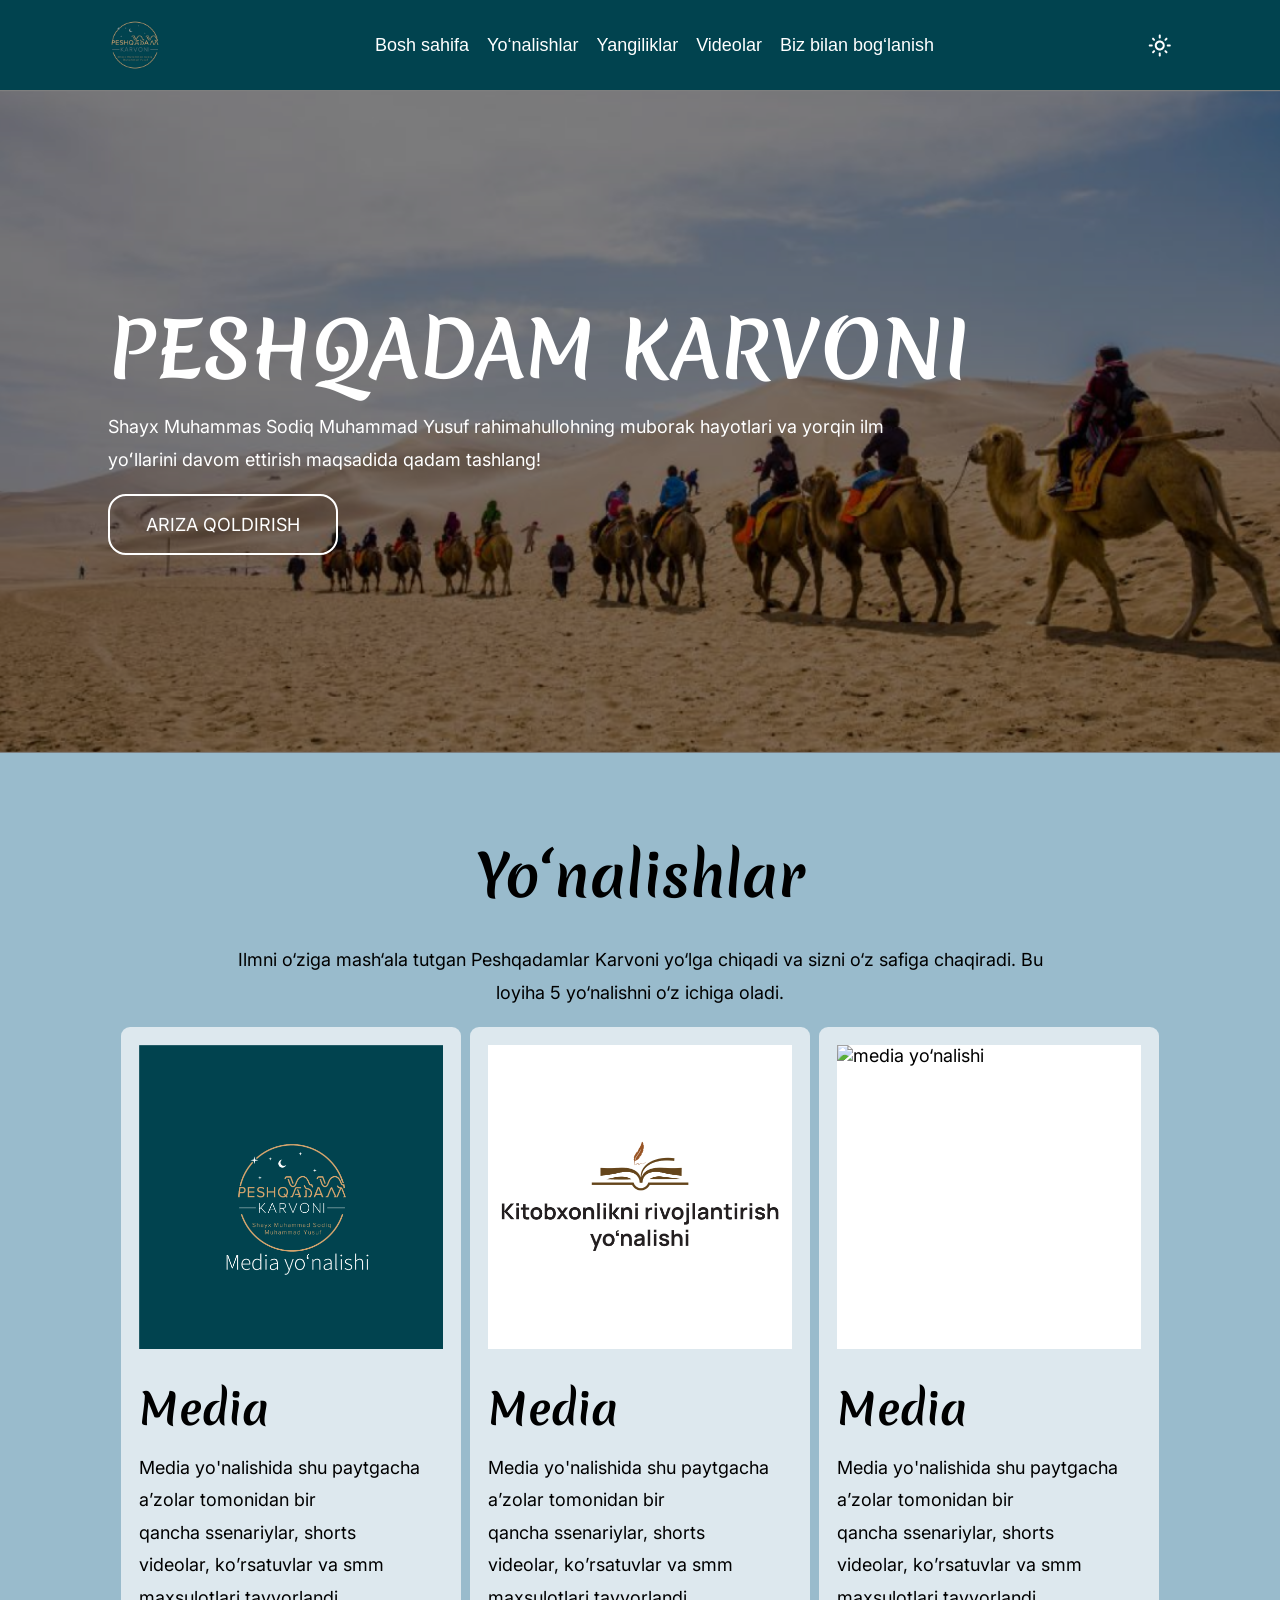
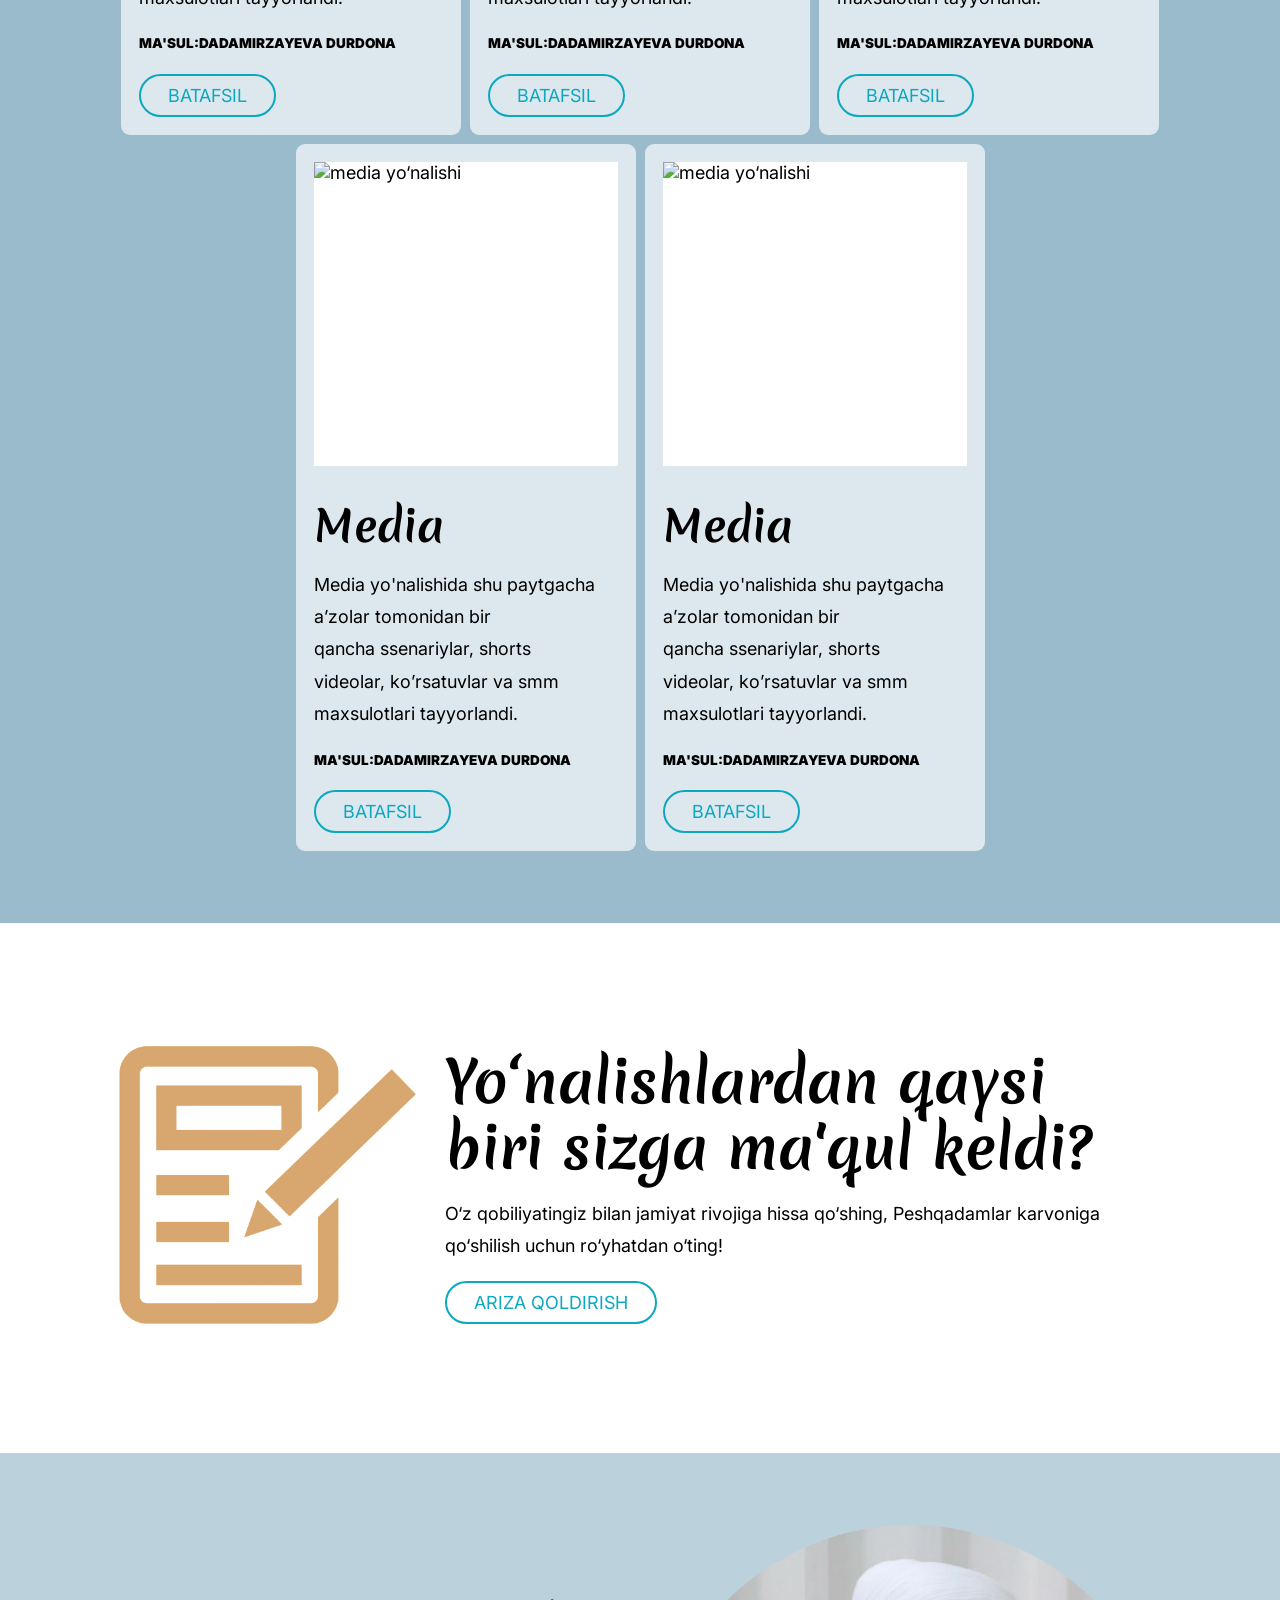
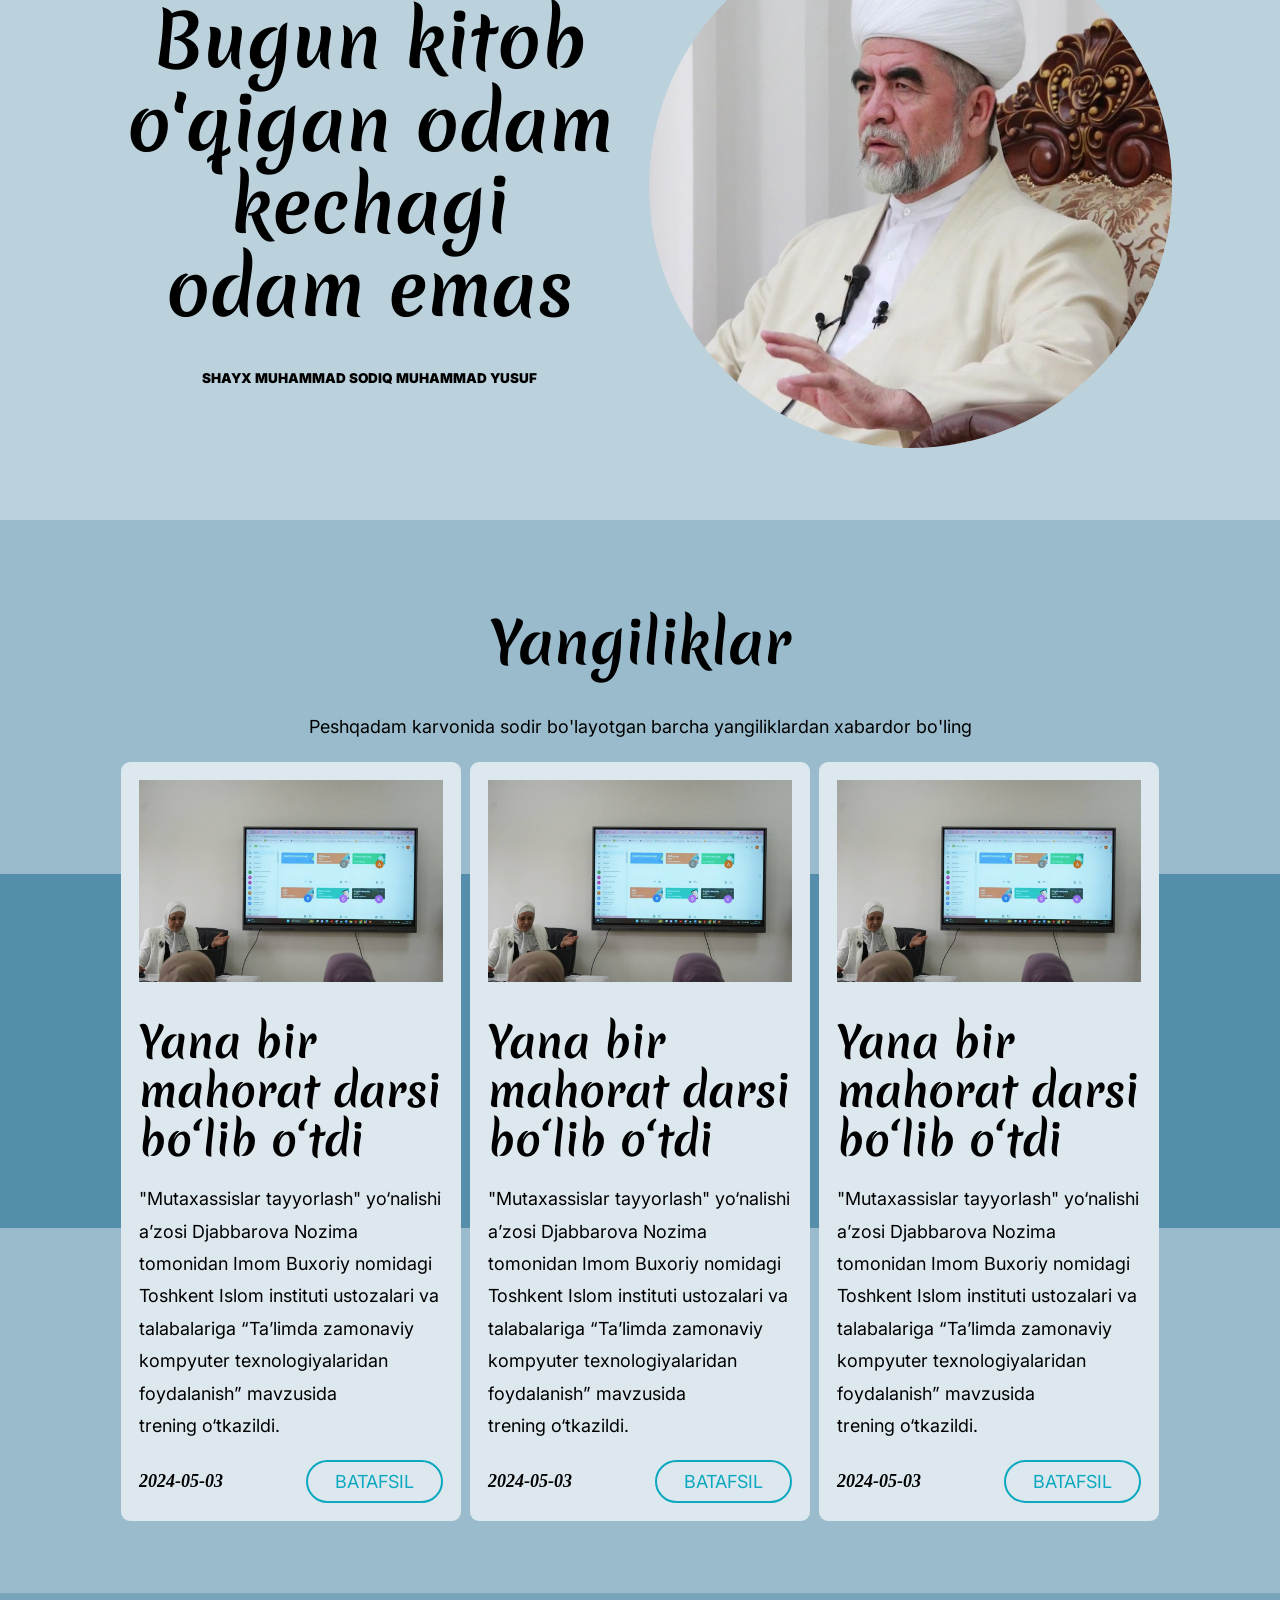
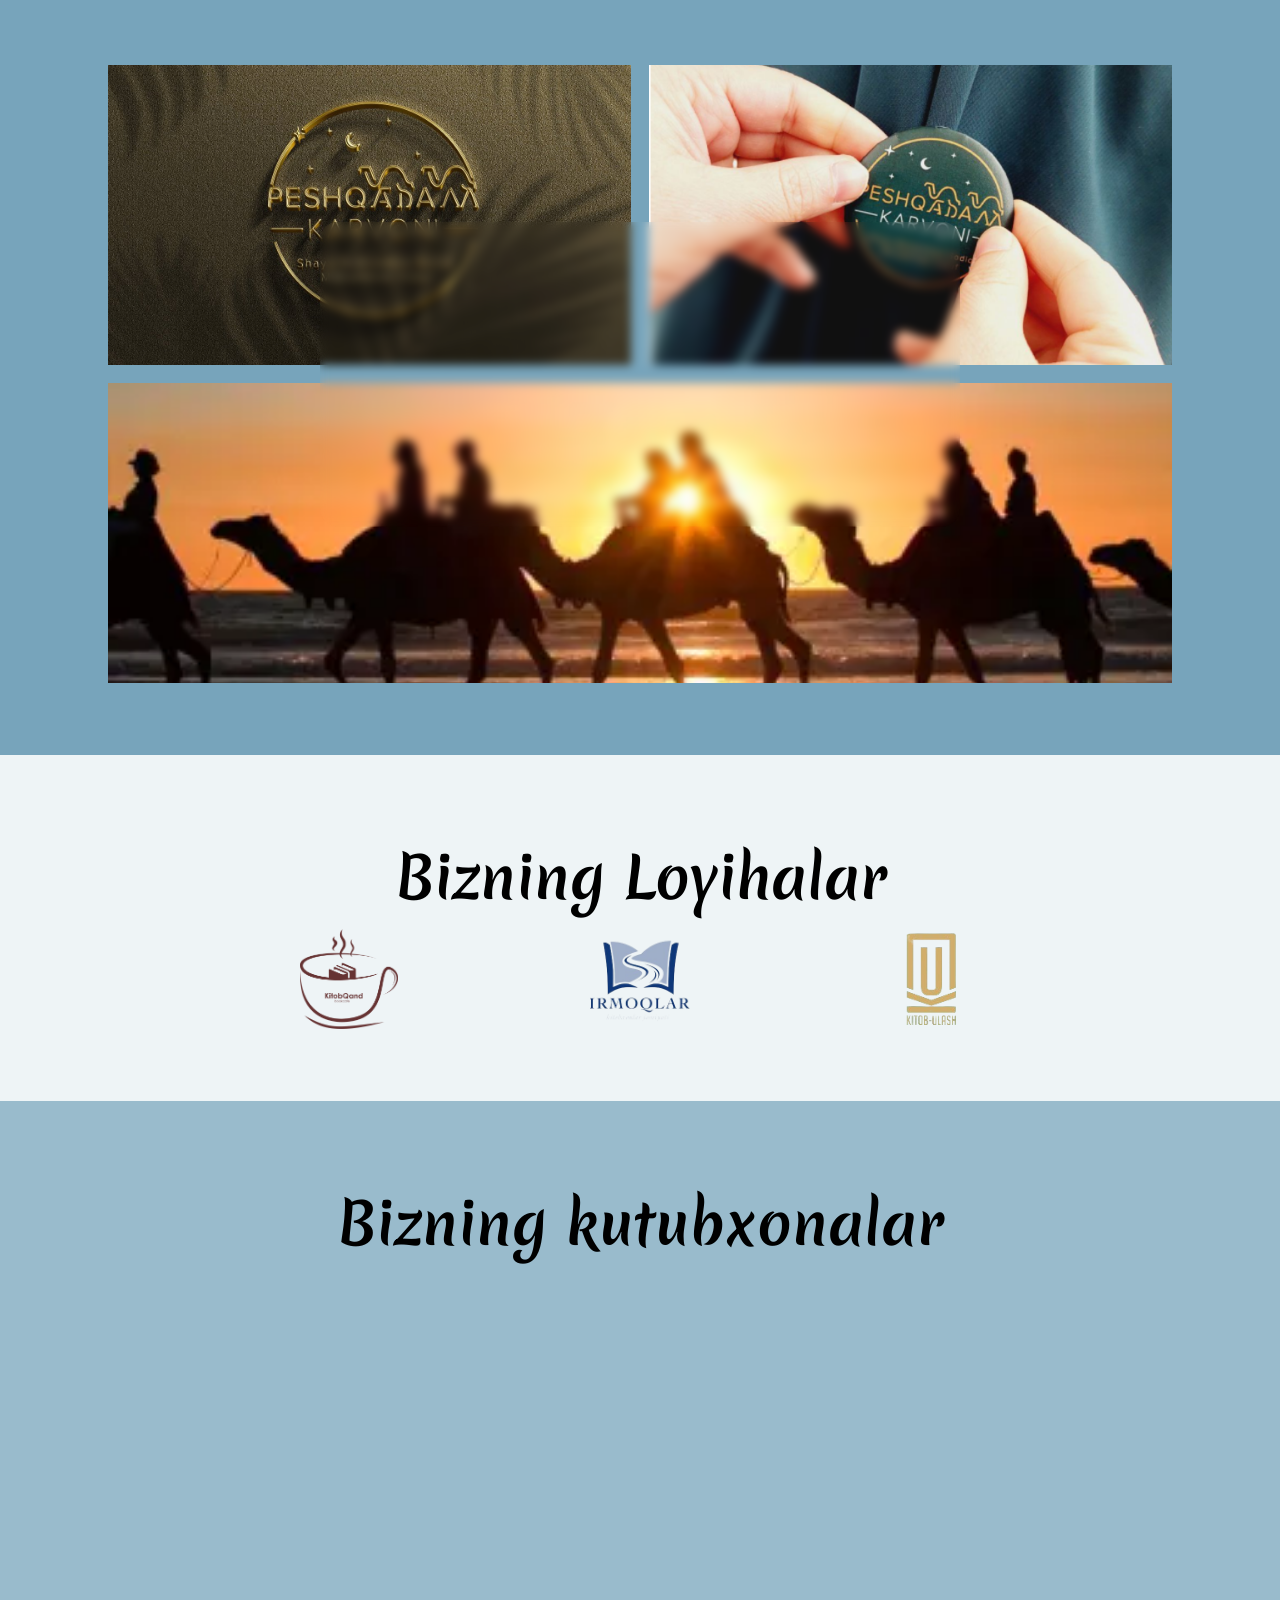
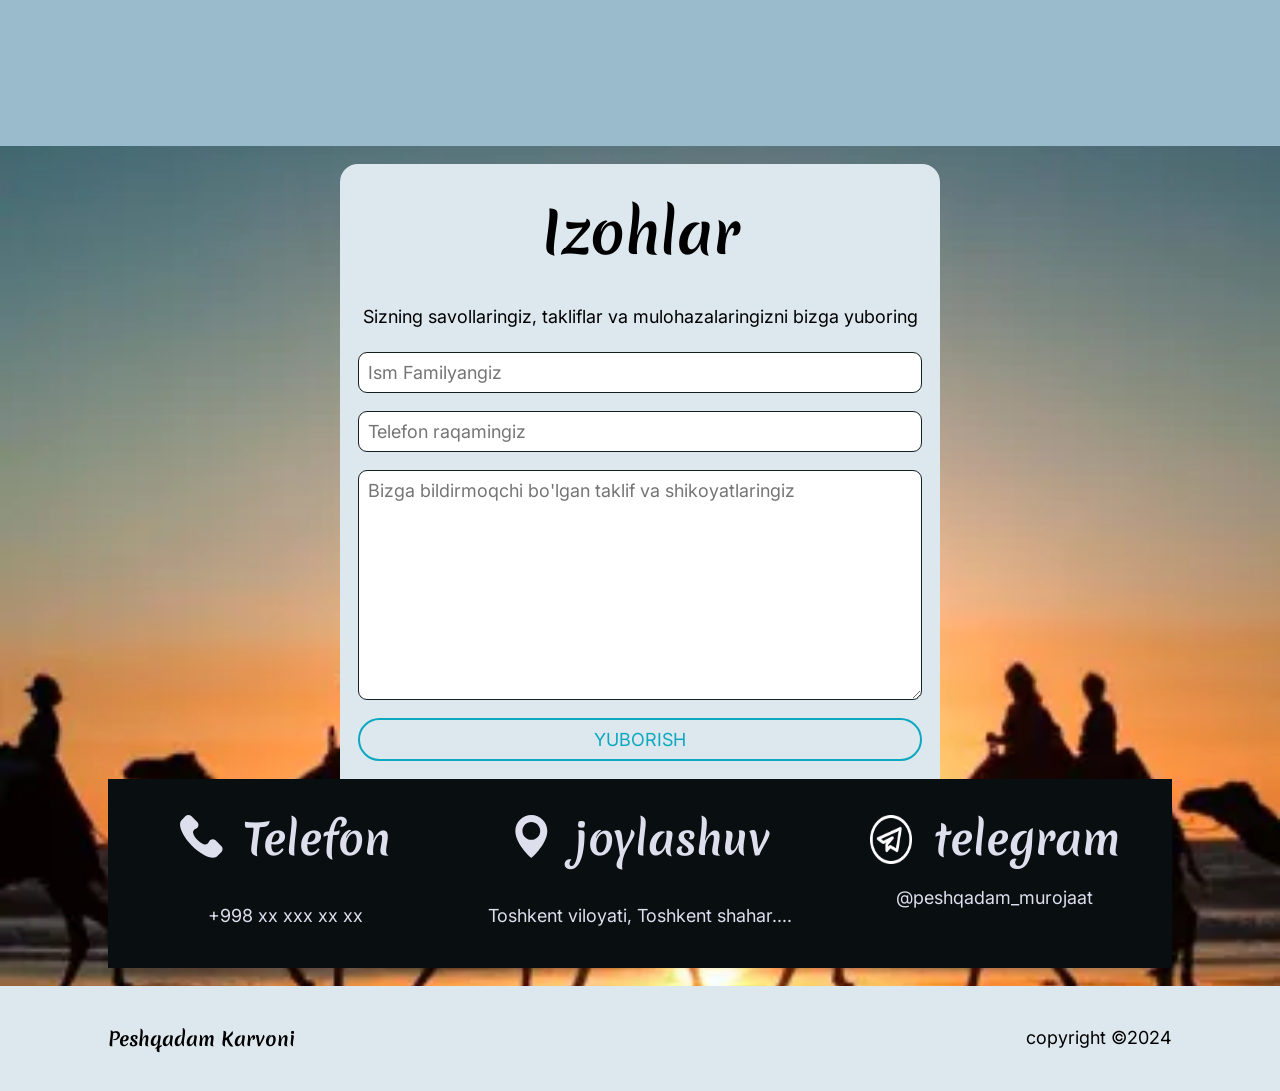
==== commit 972d5aed: "videos done" ====
--- a/index.html
+++ b/index.html
@@ -21,7 +21,7 @@
             <li><a href="index.html">Bosh sahifa</a></li>
             <li><a href="yonalishlar.html">Yo‘nalishlar</a></li>
             <li><a href="yangiliklar.html">Yangiliklar</a></li>
-            <li><a href="#">Videolar</a></li>
+            <li><a href="videolar.html">Videolar</a></li>
             <li><a href="#">Biz bilan bog‘lanish</a></li>
           </ul>
         </div>
--- a/style.css
+++ b/style.css
@@ -75,6 +75,10 @@
 
 h6 {
   font-size: 1.05rem;
+}
+time {
+  font-style: italic;
+  font-weight: 900;
 }
 
 small {
@@ -644,7 +648,7 @@
 
 /* Videos */
 .videos {
-  background-color: var(--background-100) !important;
+  background-color: var(--background-500) !important;
 }
 .videos .card {
   aspect-ratio: 16/9;
@@ -685,6 +689,12 @@
   inset: 0;
   z-index: -1;
 }
+.video iframe {
+  display: block;
+  width: 100%;
+  aspect-ratio: 16/9;
+  margin-top: 10px;
+}
 
 /* Tabs */
 .tabs {
@@ -712,6 +722,14 @@
   display: grid;
   place-items: center;
   gap: 1rem;
+}
+.statistics {
+  display: grid;
+  align-items: center;
+  text-align: center;
+}
+.statistics > .content {
+  margin: auto;
 }
 #statistika .card {
   max-width: 225px;
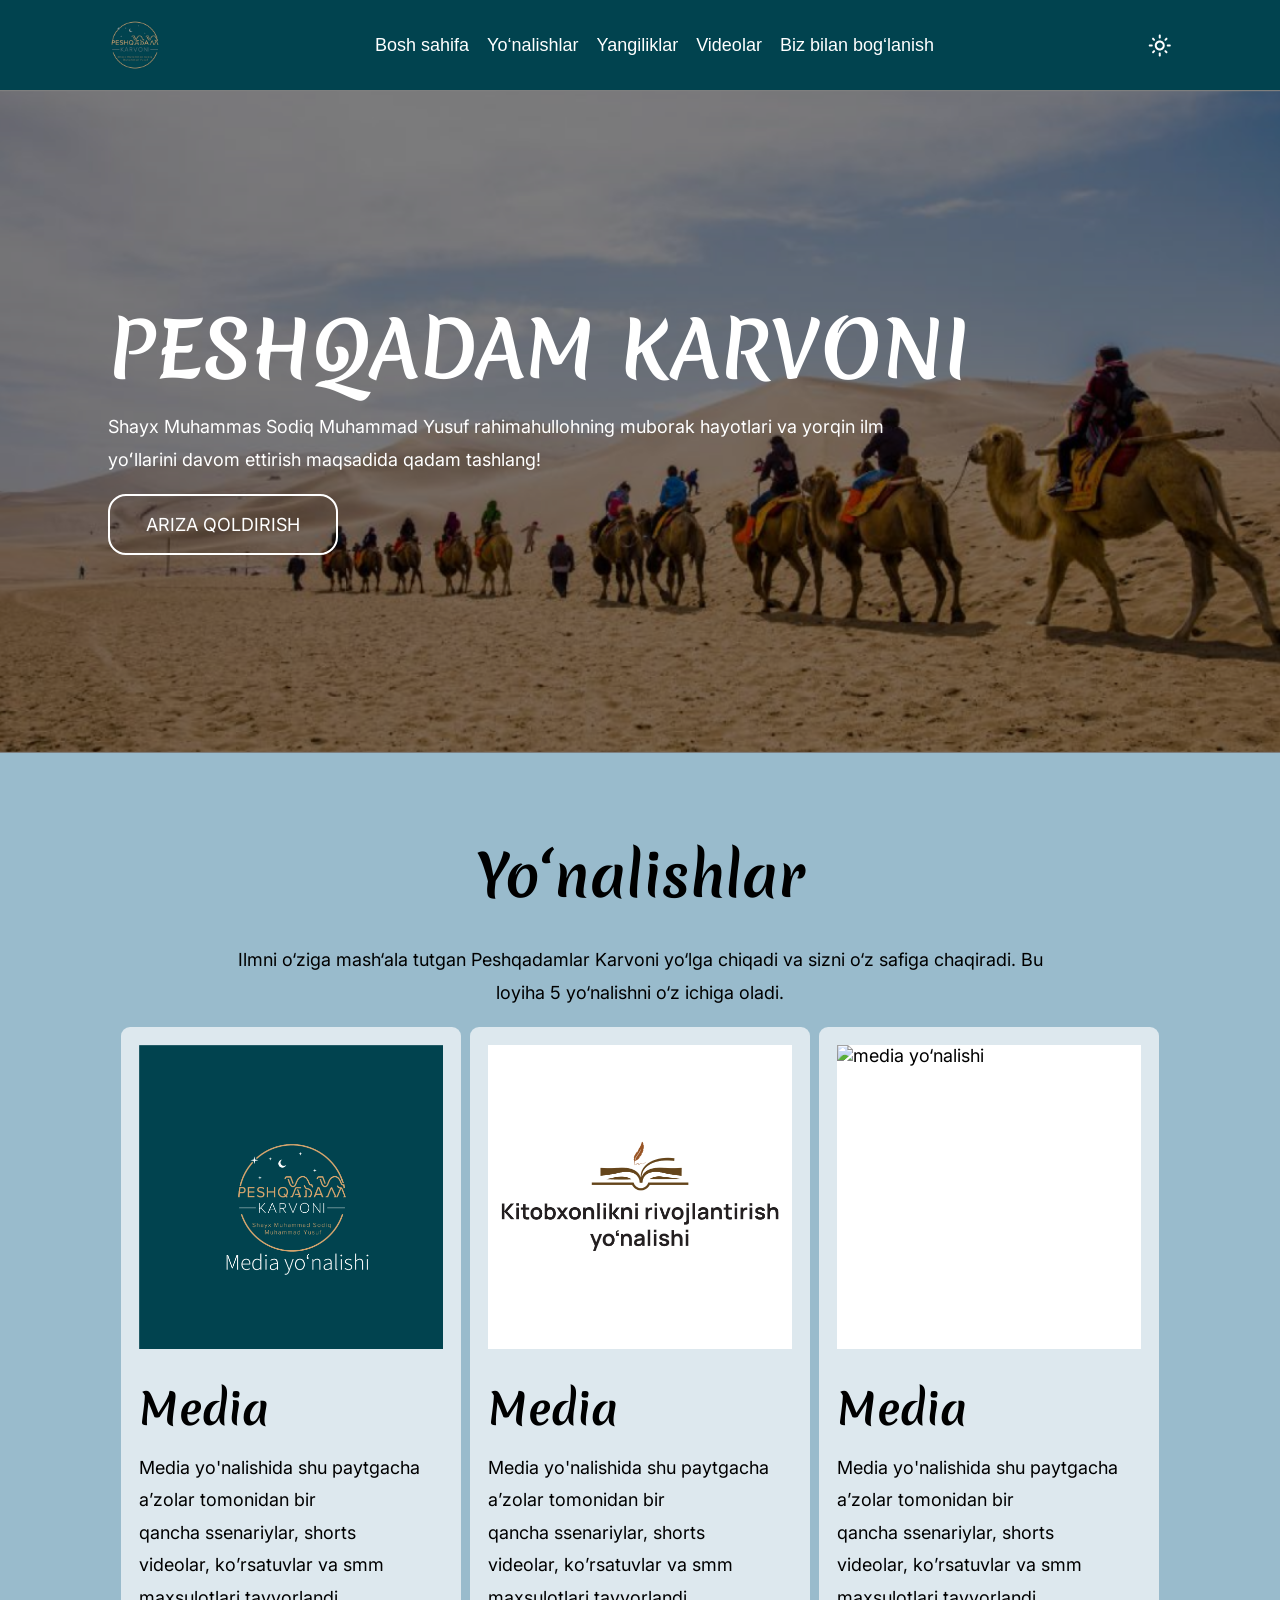
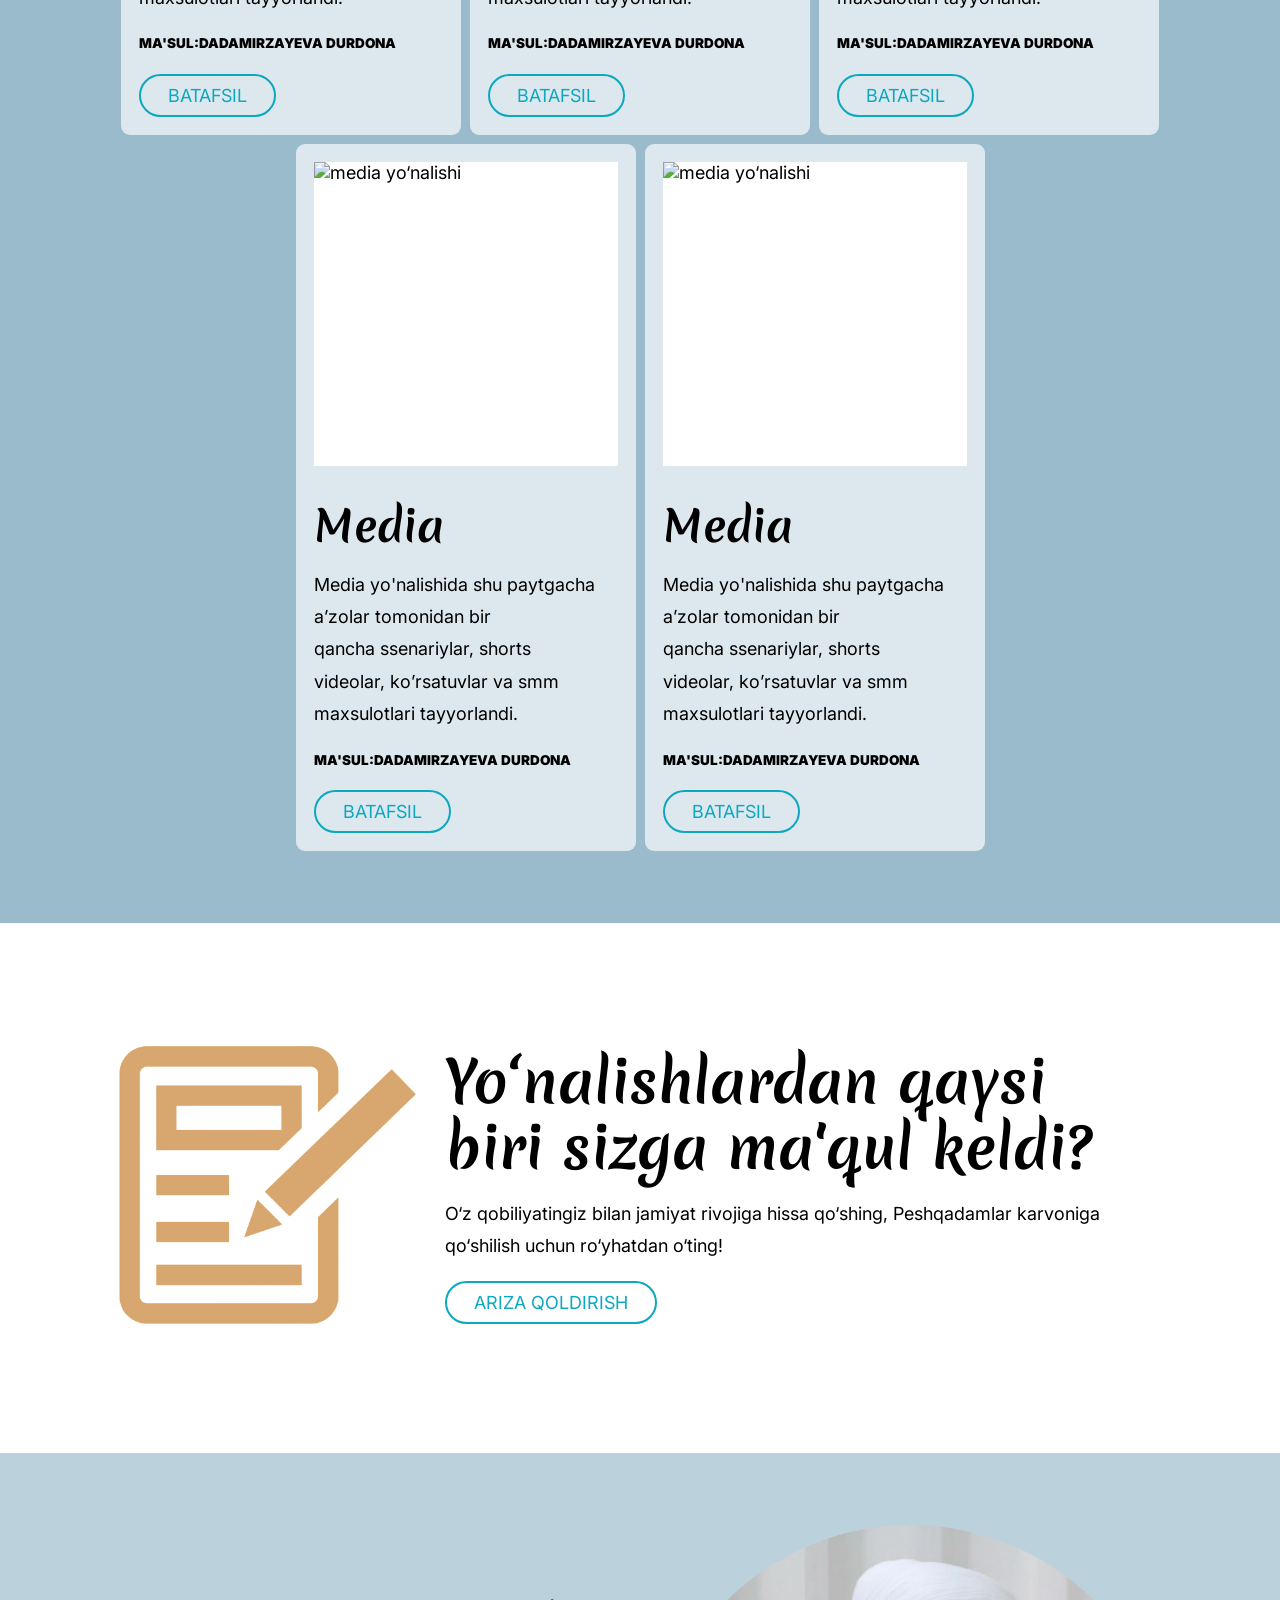
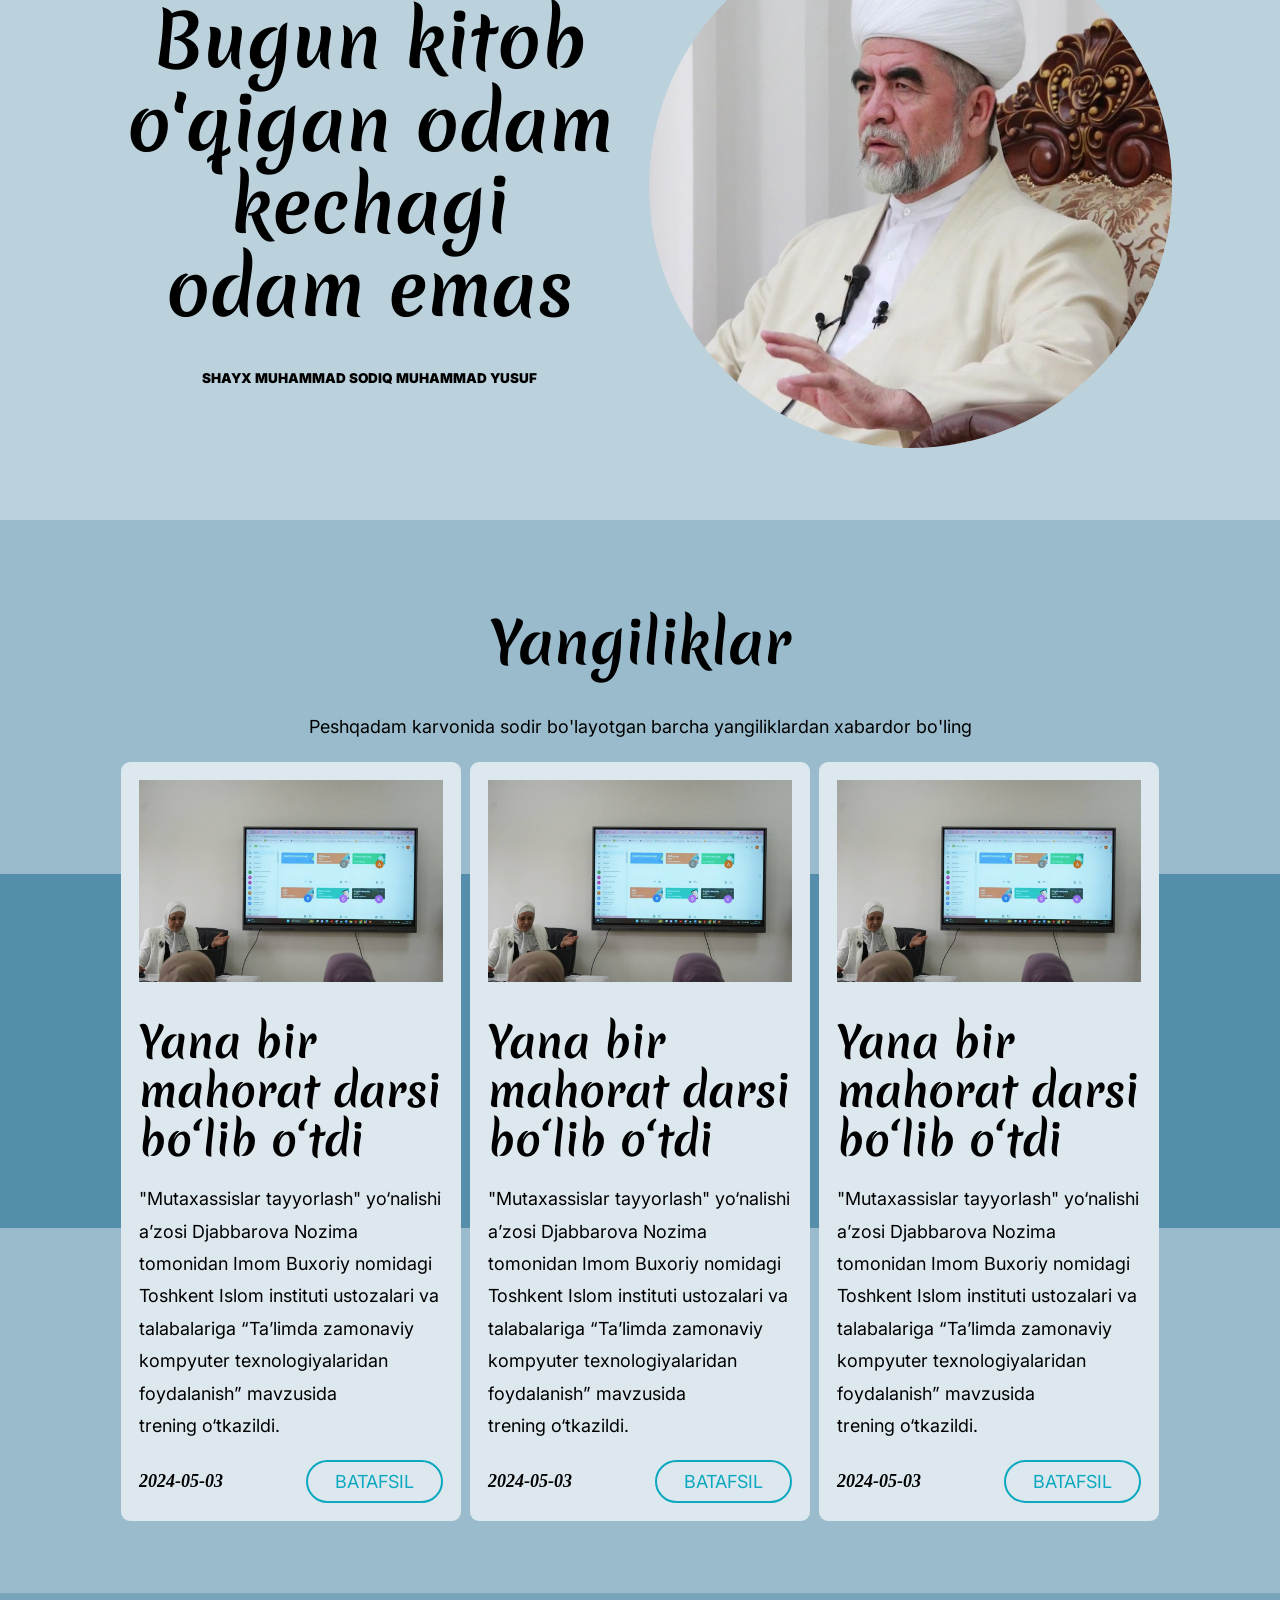
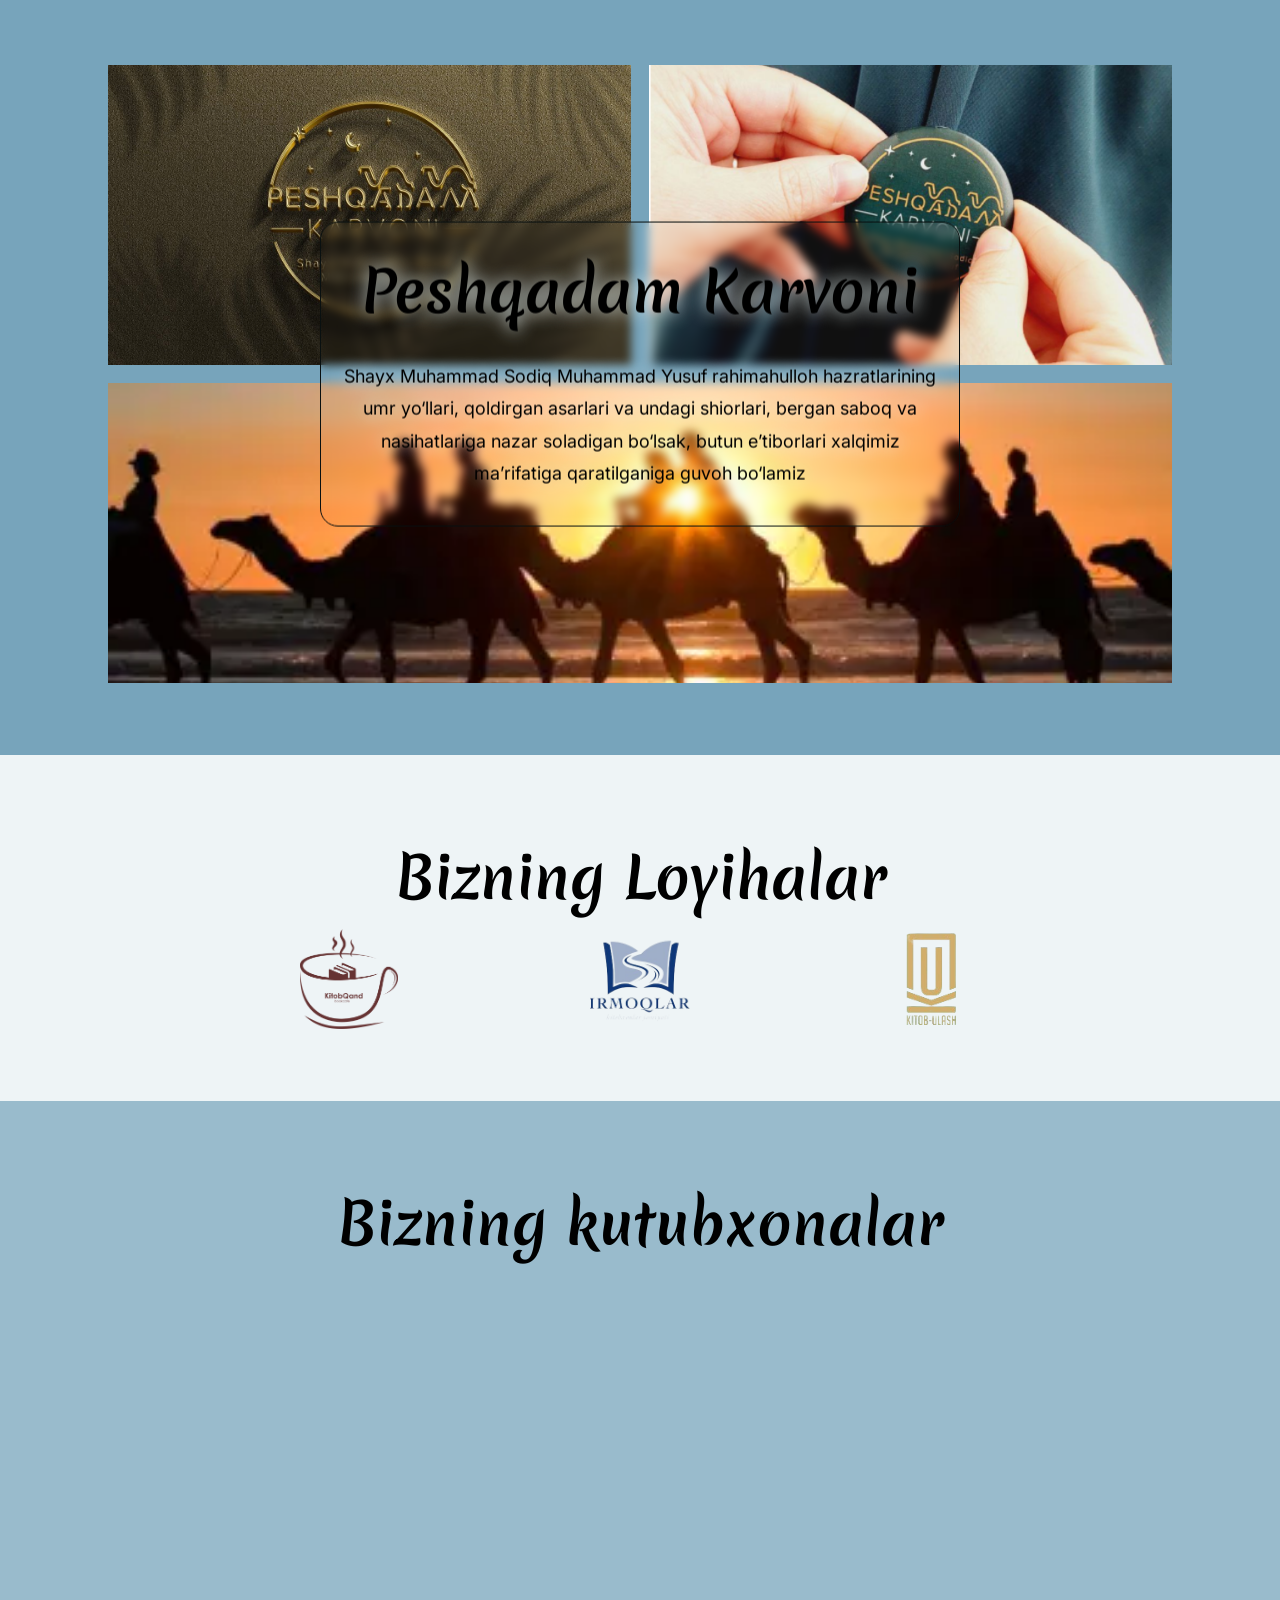
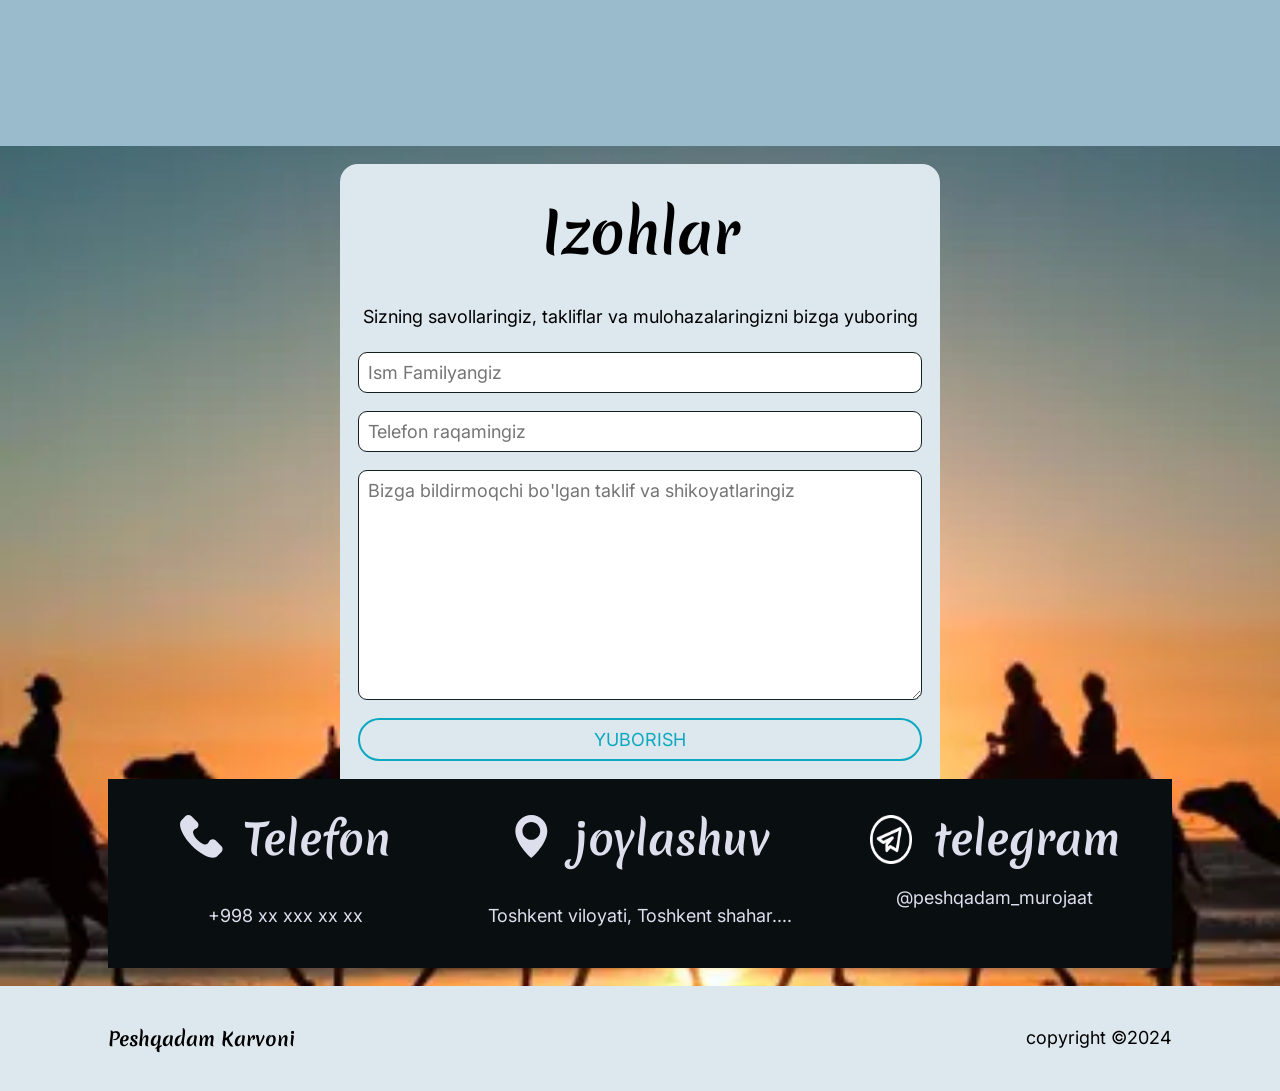
==== commit 743fb75b: "add contact page" ====
--- a/index.html
+++ b/index.html
@@ -22,7 +22,7 @@
             <li><a href="yonalishlar.html">Yo‘nalishlar</a></li>
             <li><a href="yangiliklar.html">Yangiliklar</a></li>
             <li><a href="videolar.html">Videolar</a></li>
-            <li><a href="#">Biz bilan bog‘lanish</a></li>
+            <li><a href="boglanish.html">Biz bilan bog‘lanish</a></li>
           </ul>
         </div>
         <div class="icons">
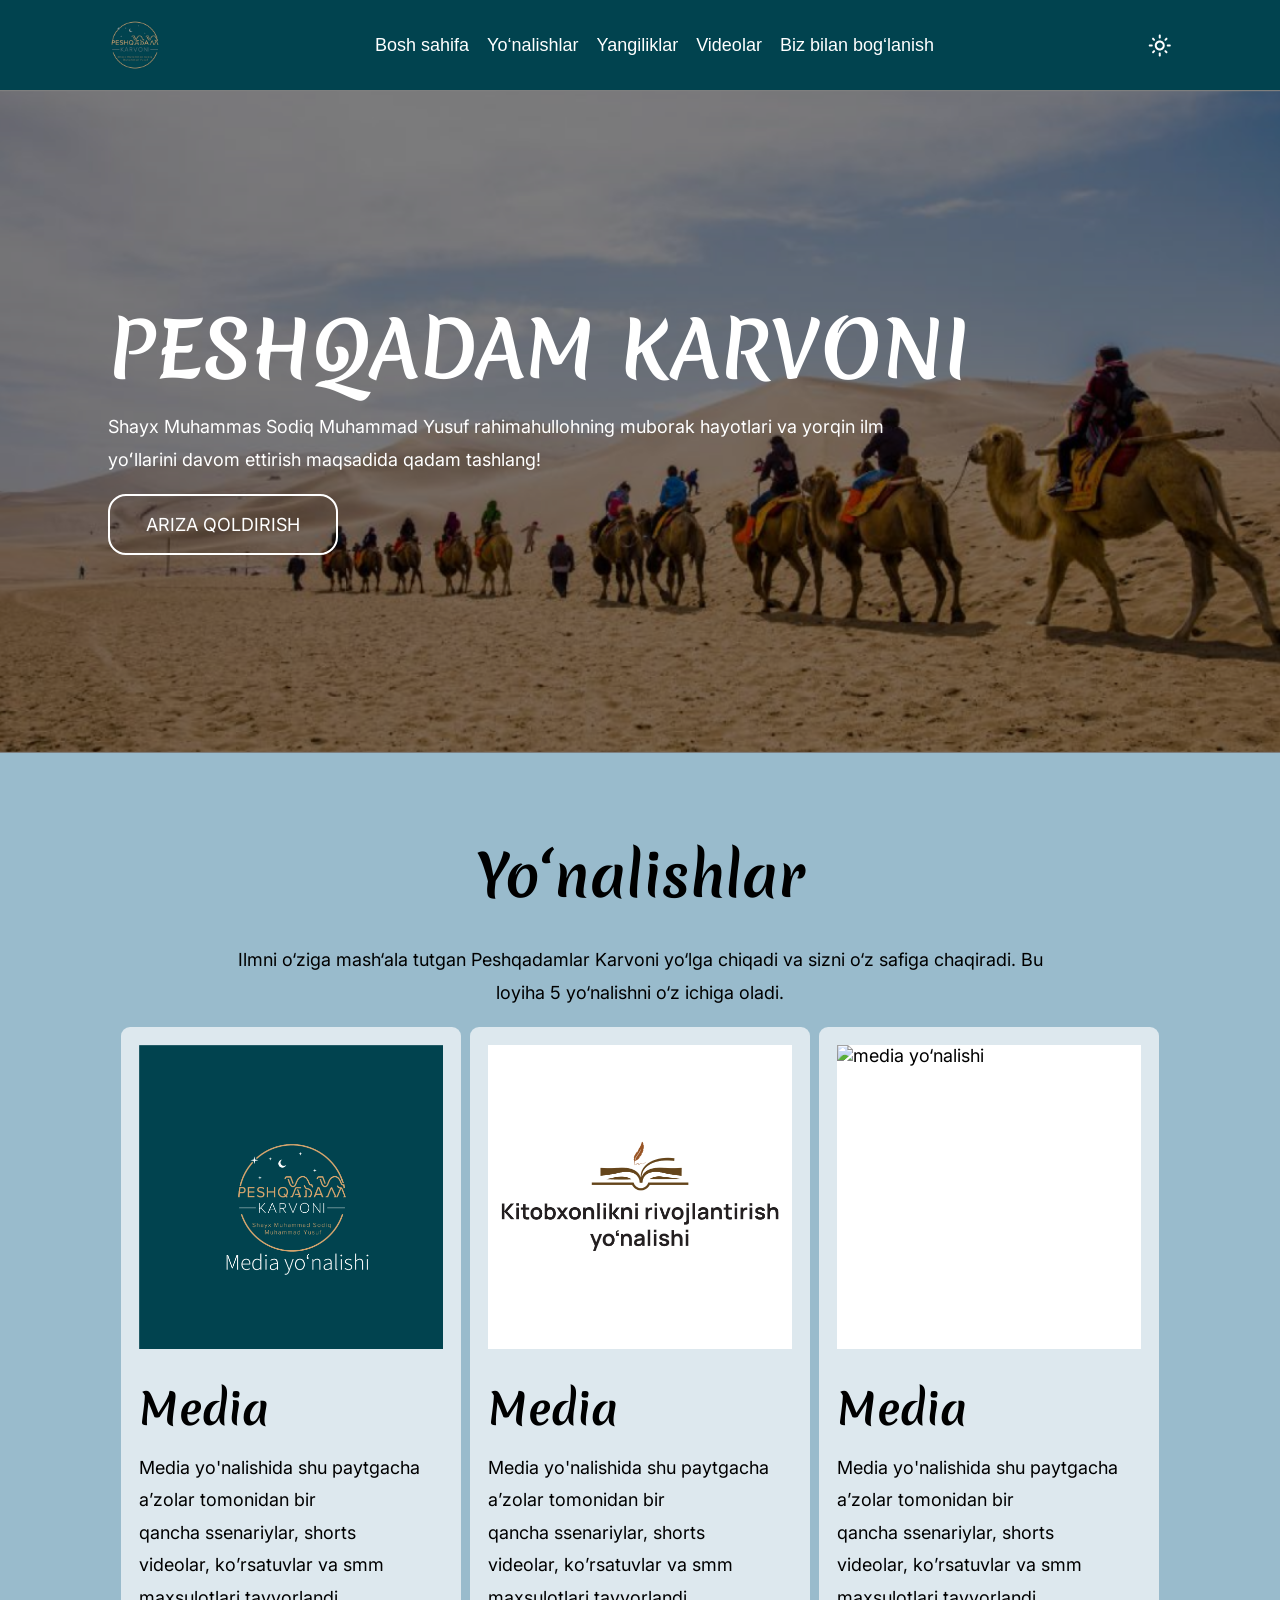
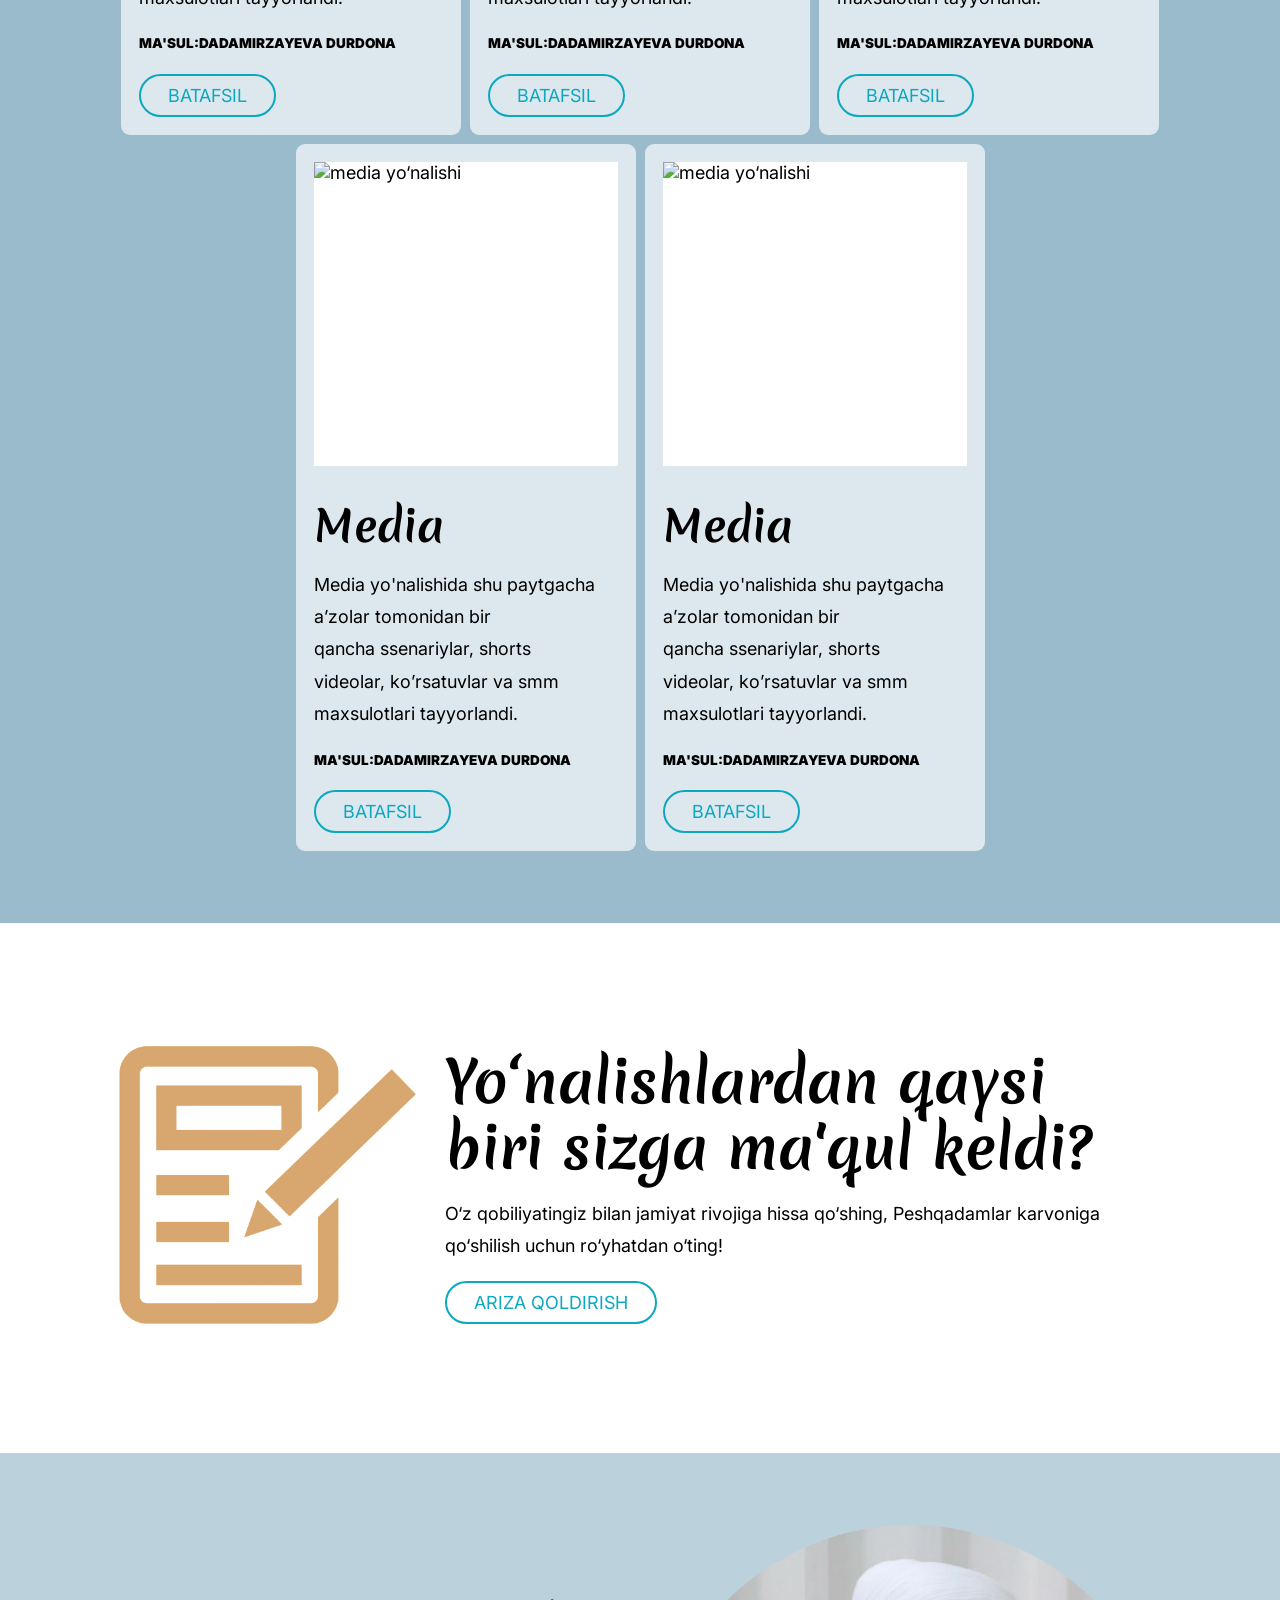
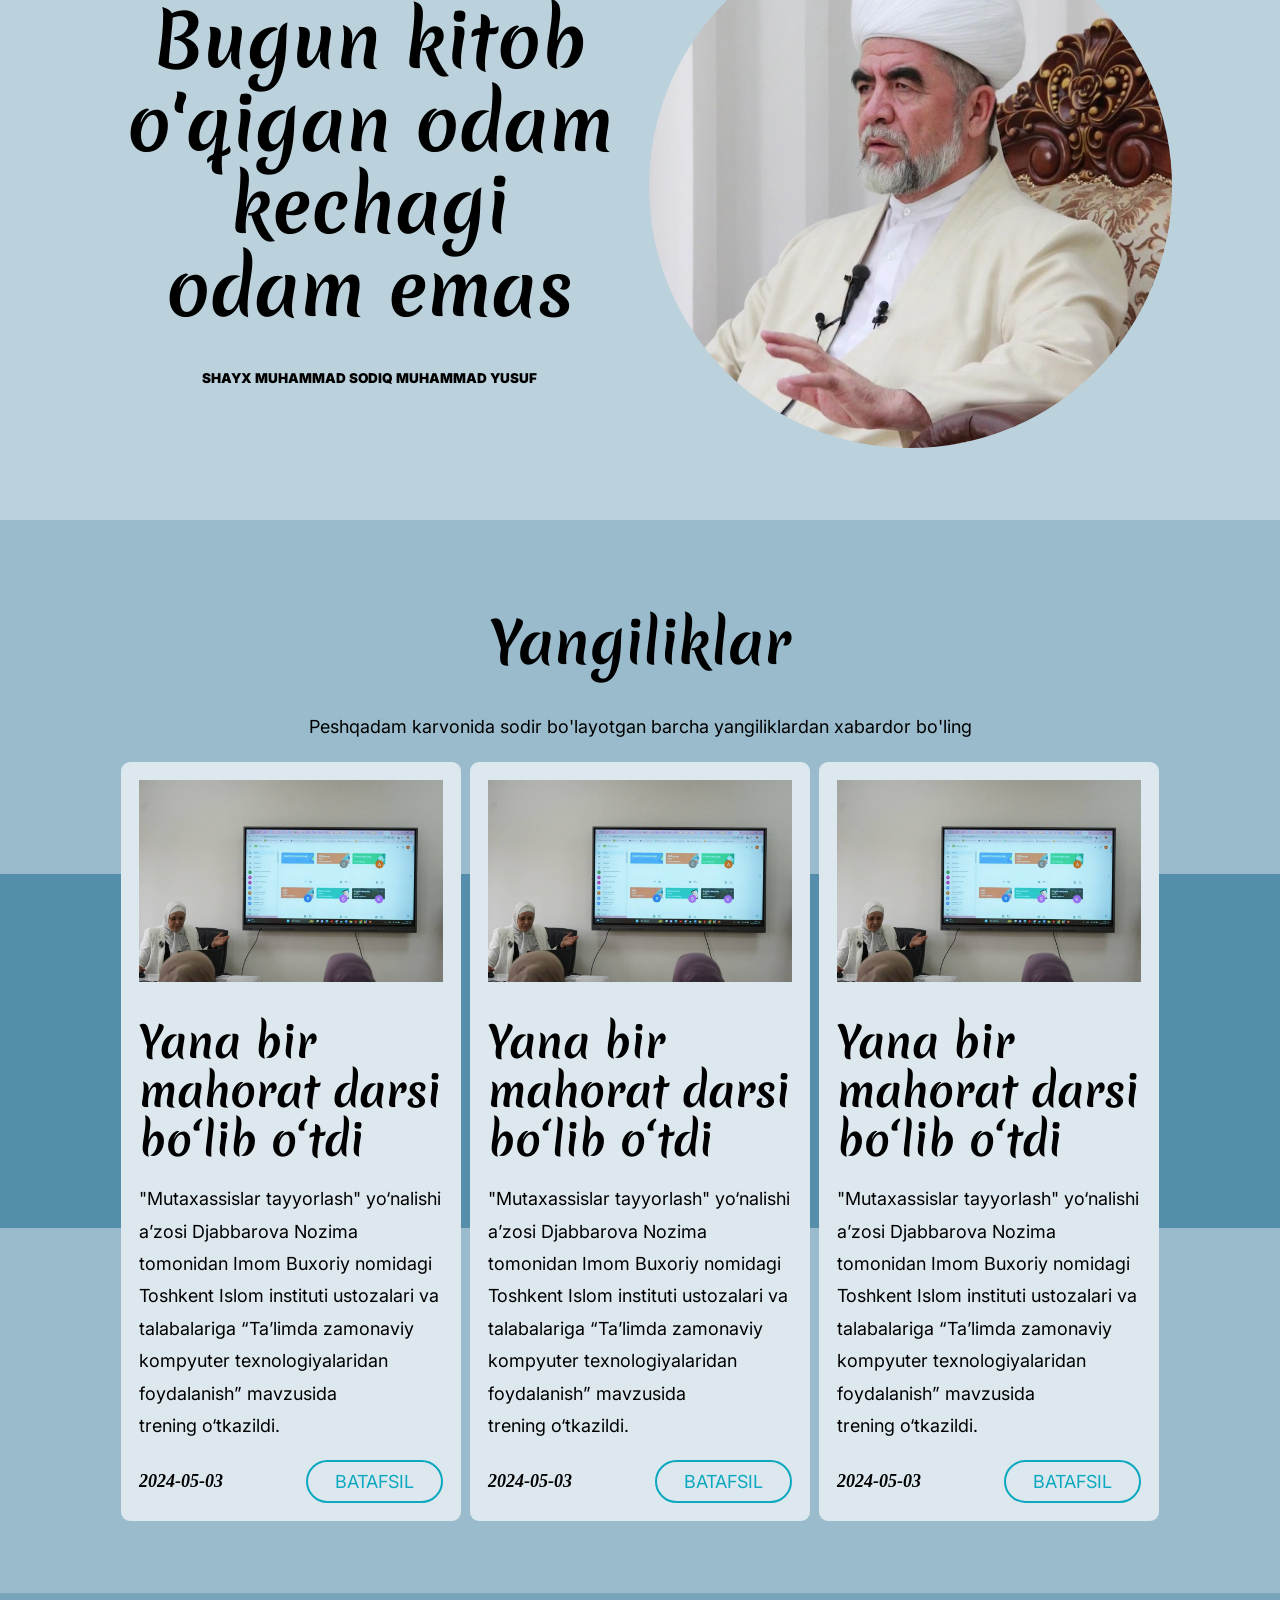
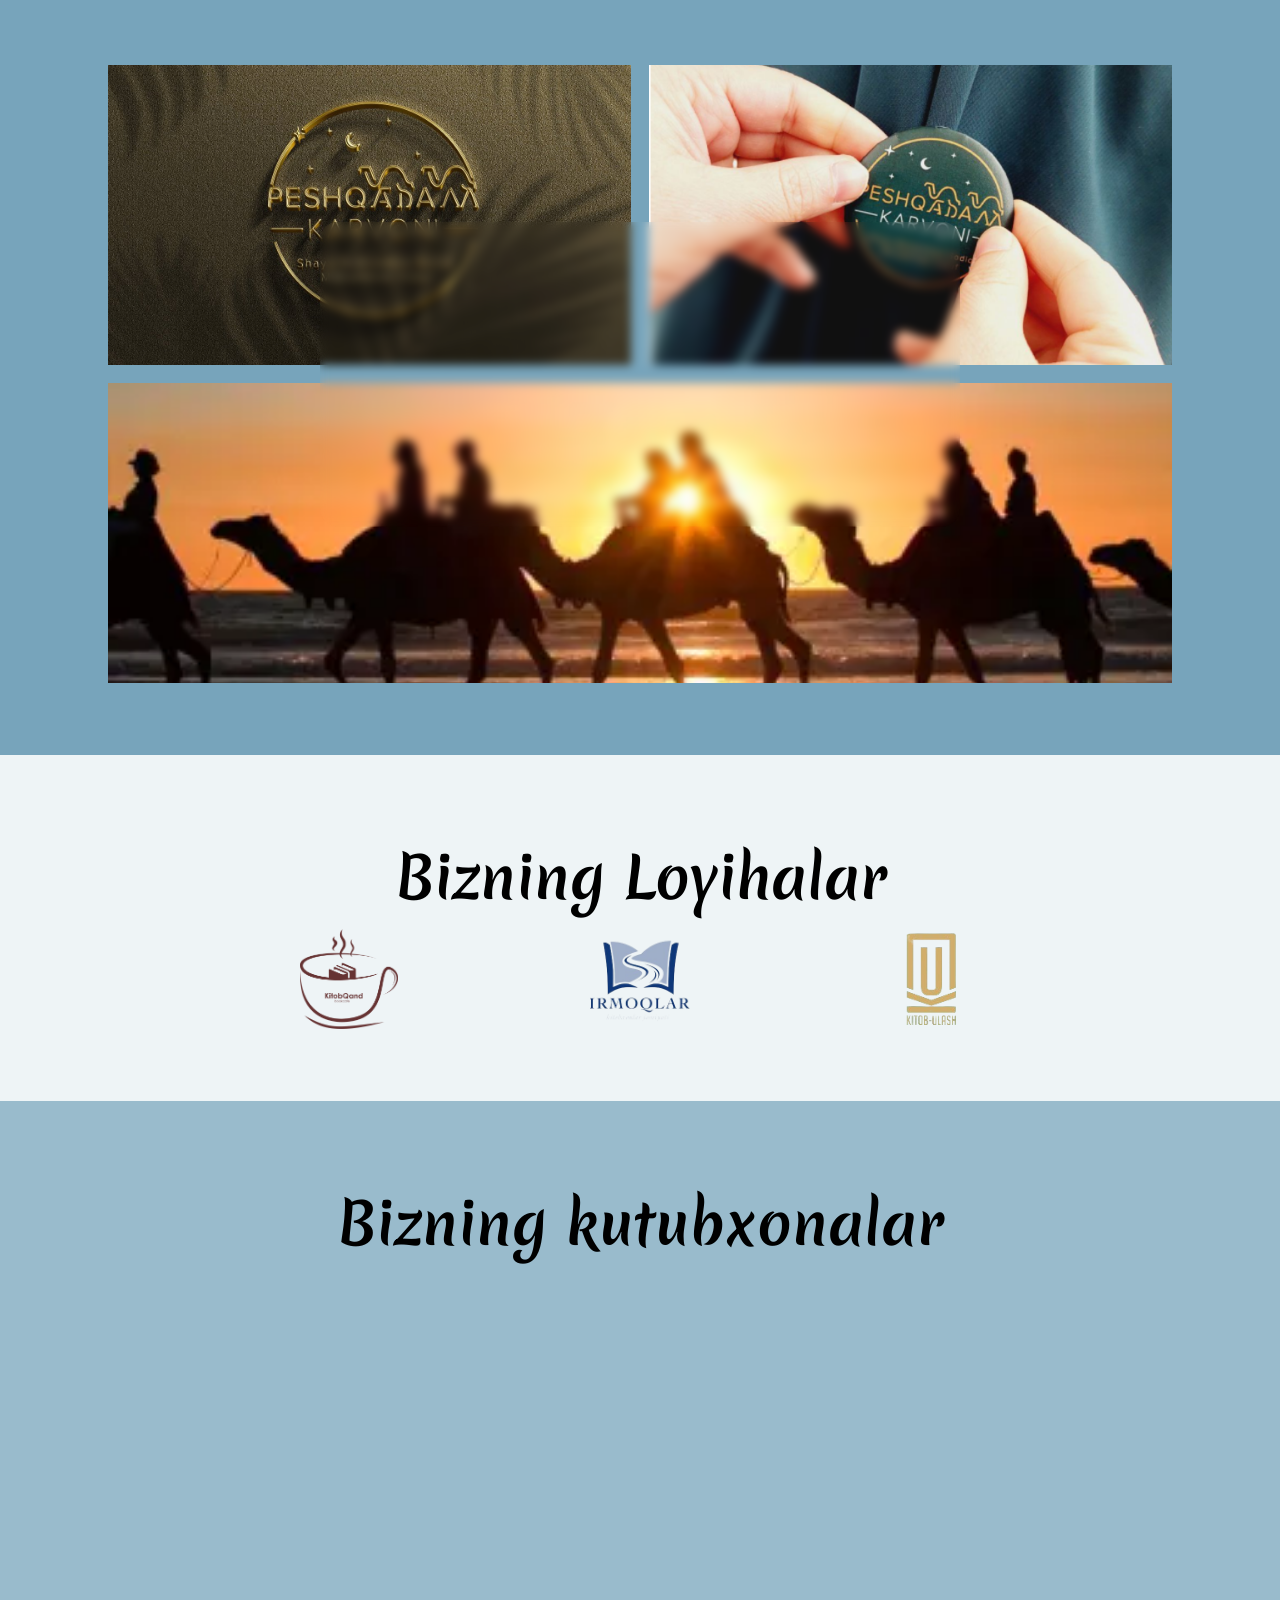
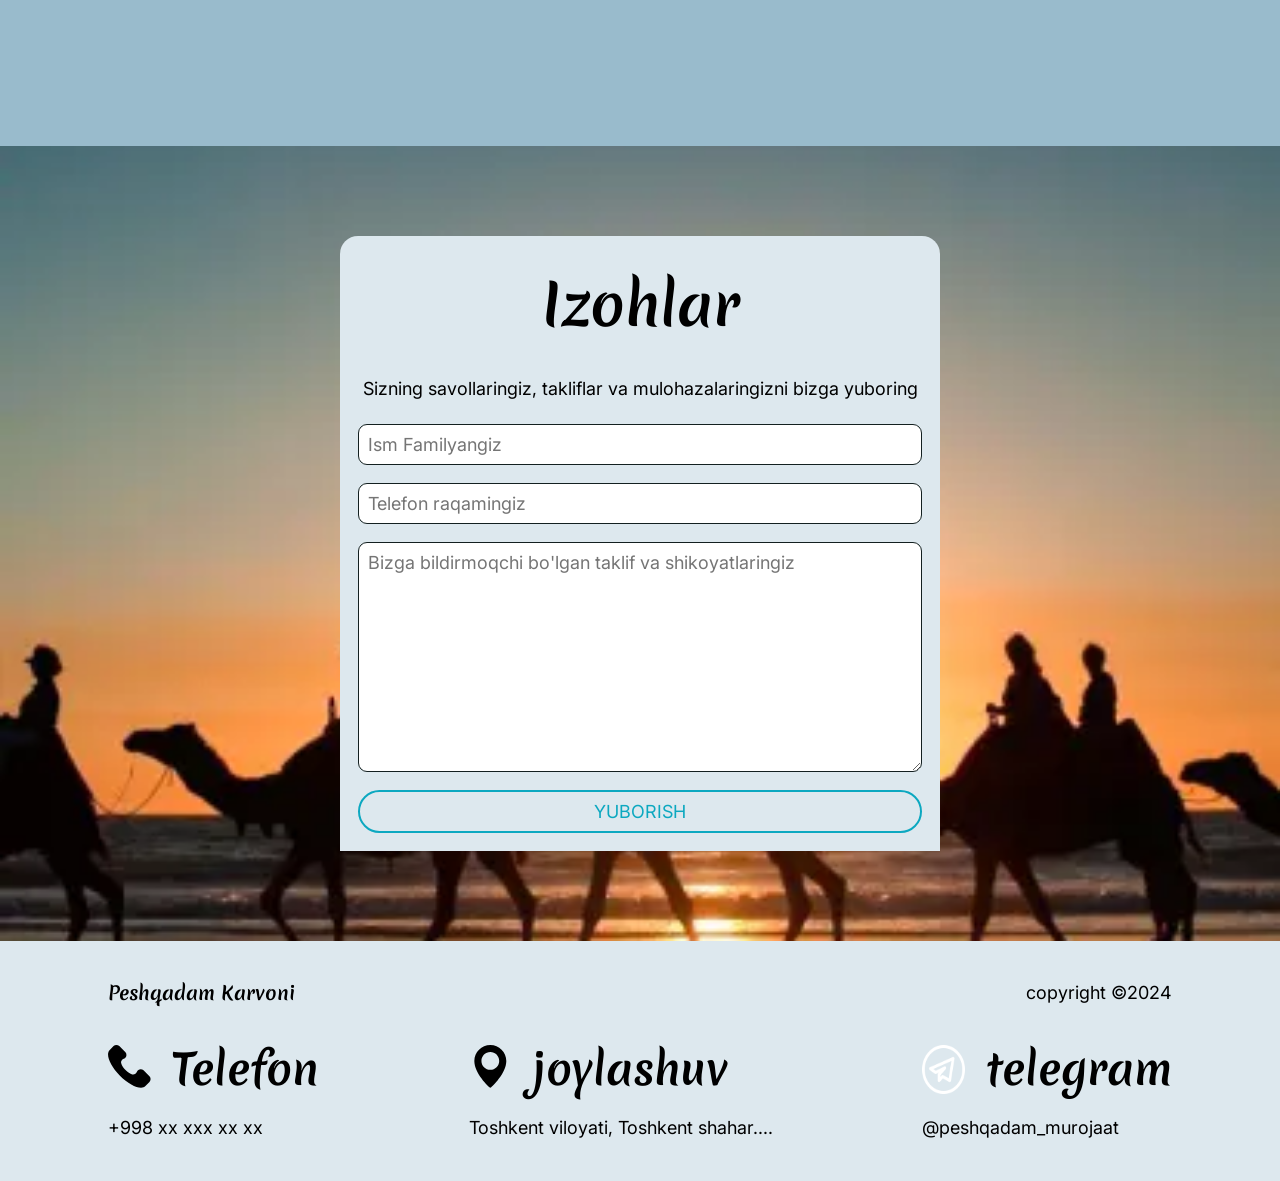
==== commit b23b6c22: "changed footer and contact section" ====
--- a/index.html
+++ b/index.html
@@ -429,6 +429,15 @@
             <button class="btn">Yuborish</button>
           </form>
         </div>
+      </div>
+    </section>
+
+    <footer>
+      <div class="container">
+        <div class="content">
+          <h6><a href="">Peshqadam Karvoni</a></h6>
+          <p>copyright ©2024</p>
+        </div>
         <div class="info">
           <div class="card">
             <h3>
@@ -480,13 +489,6 @@
           </div>
         </div>
       </div>
-    </section>
-
-    <footer>
-      <div class="container">
-        <h6><a href="">Peshqadam Karvoni</a></h6>
-        <p>copyright ©2024</p>
-      </div>
     </footer>
 
     <script src="script.js"></script>
--- a/style.css
+++ b/style.css
@@ -560,6 +560,7 @@
 /* Contact */
 section.contact {
   position: relative;
+  padding: 4rem;
   isolation: isolate;
 }
 .contact .img {
@@ -594,34 +595,6 @@
   padding: 0.5rem;
   border: 1px solid var(--text-900);
   border-radius: 0.5rem;
-}
-.contact .info {
-  width: 100%;
-  background-color: var(--background-950);
-  z-index: 10;
-  display: flex;
-  flex-wrap: wrap;
-}
-.contact .info .card {
-  flex: 1 1 300px;
-  padding: 1rem;
-  color: var(--accent-100);
-  display: grid;
-  justify-content: center;
-  justify-items: center;
-  text-align: center;
-}
-.contact .card h3 {
-  display: flex;
-  gap: 0.5em;
-}
-.contact .card svg {
-  width: 1em;
-  color: currentColor;
-}
-.contact .card img {
-  width: 1em;
-  color: currentColor;
 }
 html[data-theme="dark"] .contact .card img {
   filter: invert(1);
@@ -744,9 +717,28 @@
   background-color: var(--background-100);
 }
 footer .container {
-  display: flex;
+  display: grid;
+}
+footer .container > .content {
+  display: flex;
+  justify-content: space-between;
   align-items: center;
+}
+footer .info {
+  display: flex;
   justify-content: space-between;
+}
+footer .card h3 {
+  display: flex;
+  gap: 0.5em;
+}
+footer .card svg {
+  width: 1em;
+  color: currentColor;
+}
+footer .card img {
+  width: 1em;
+  color: currentColor;
 }
 @media (max-width: 768px) {
   .dn {
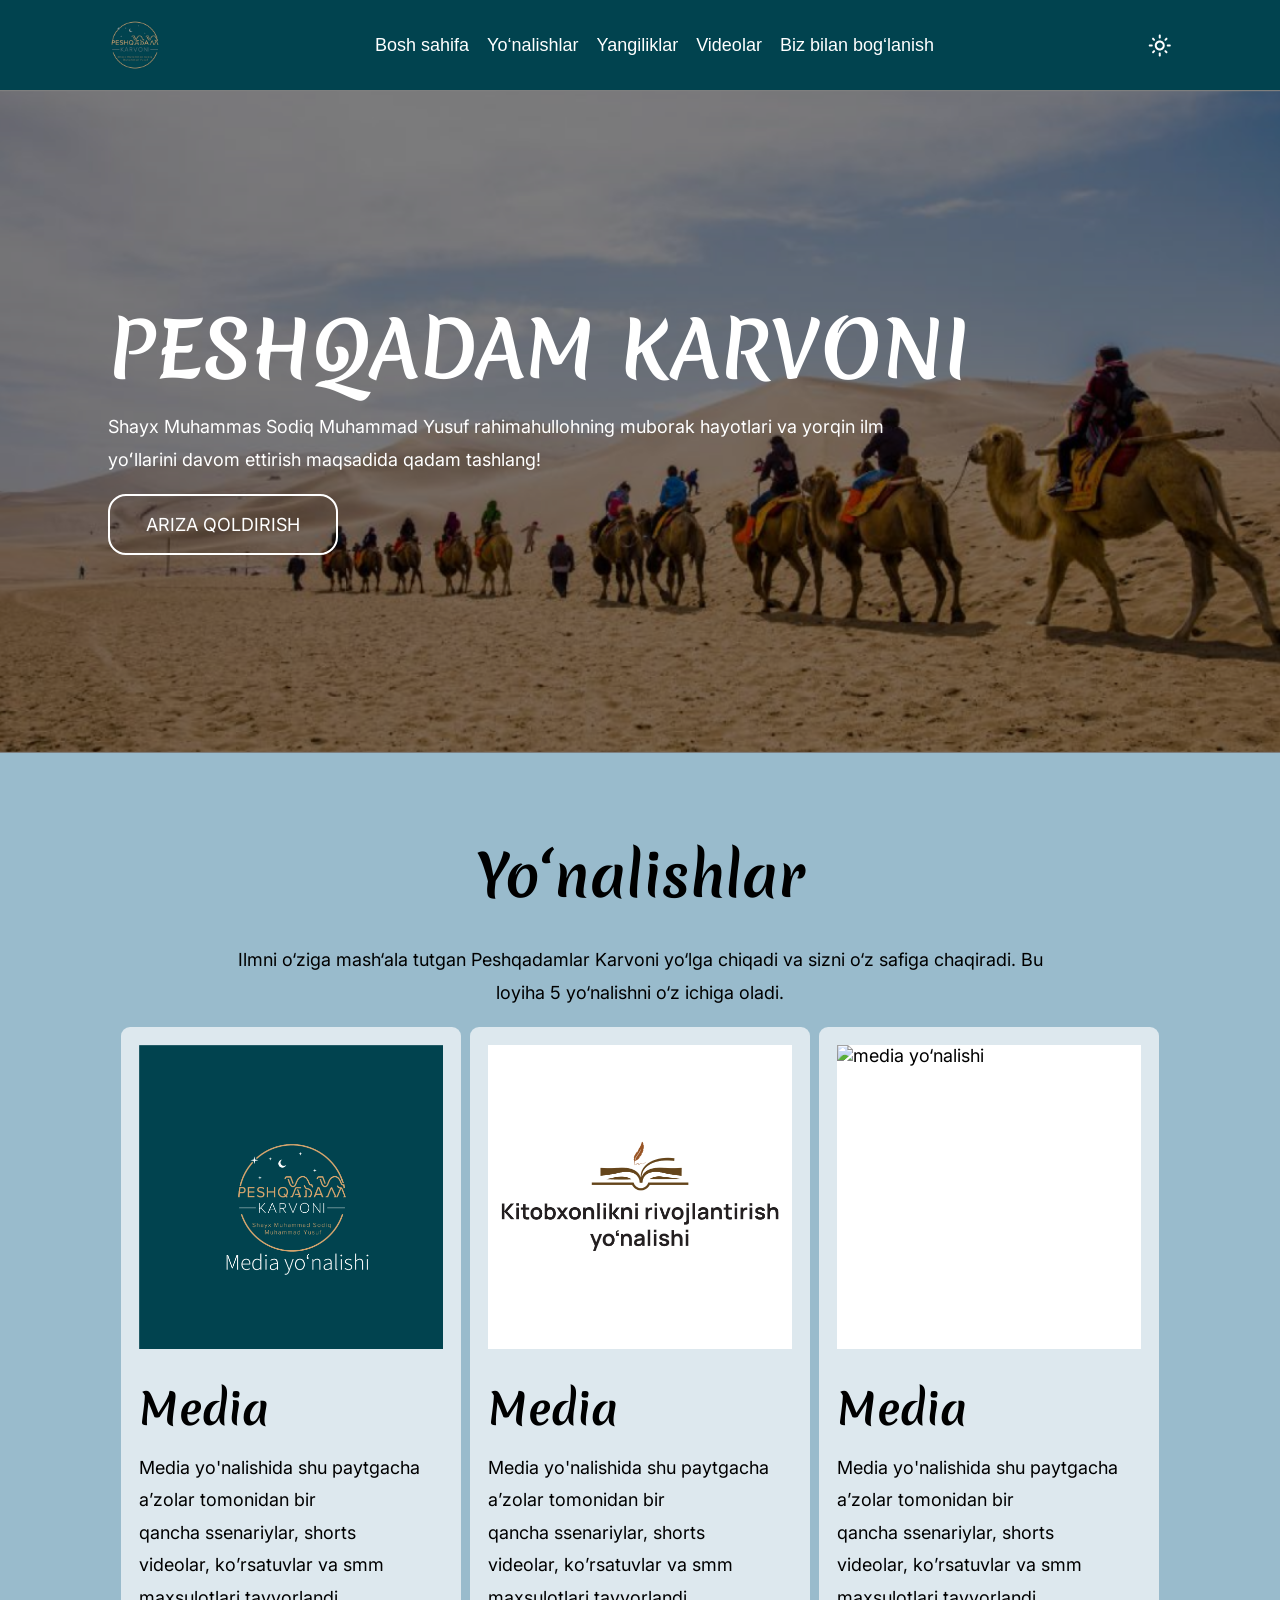
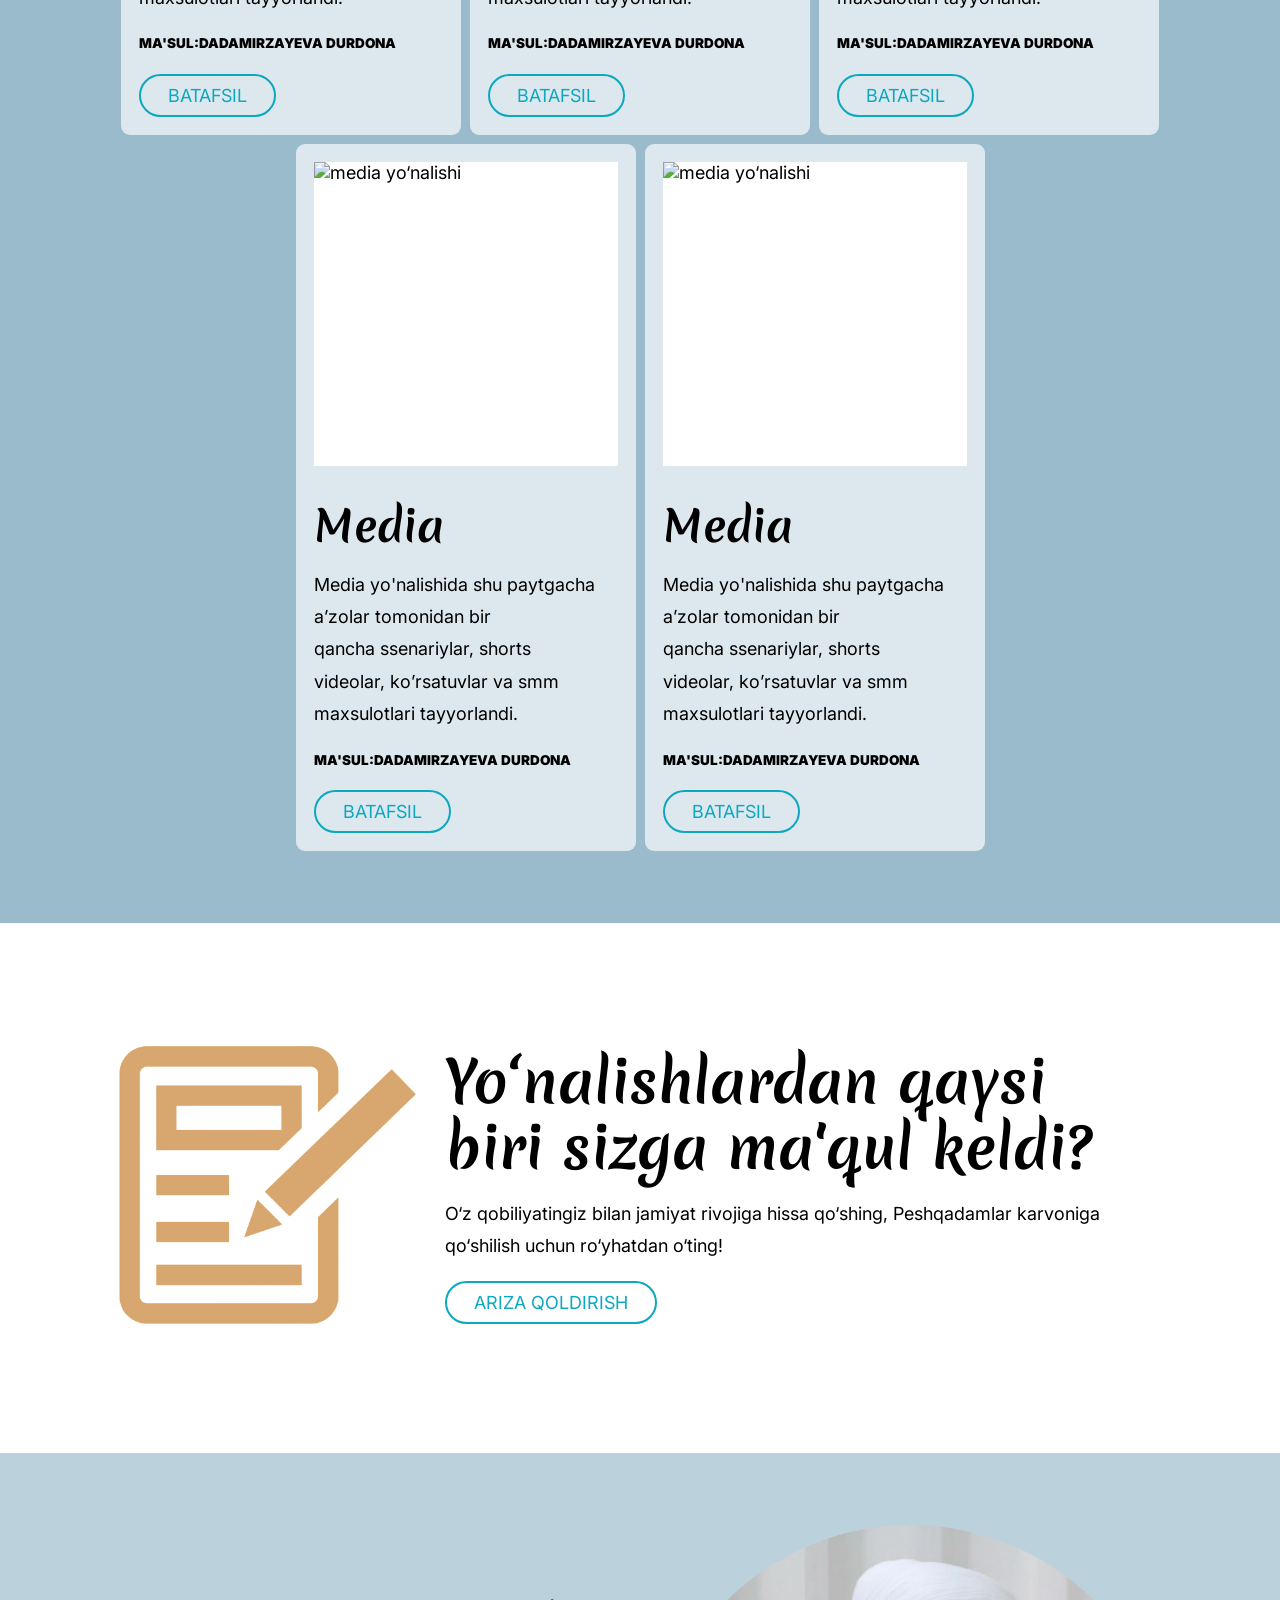
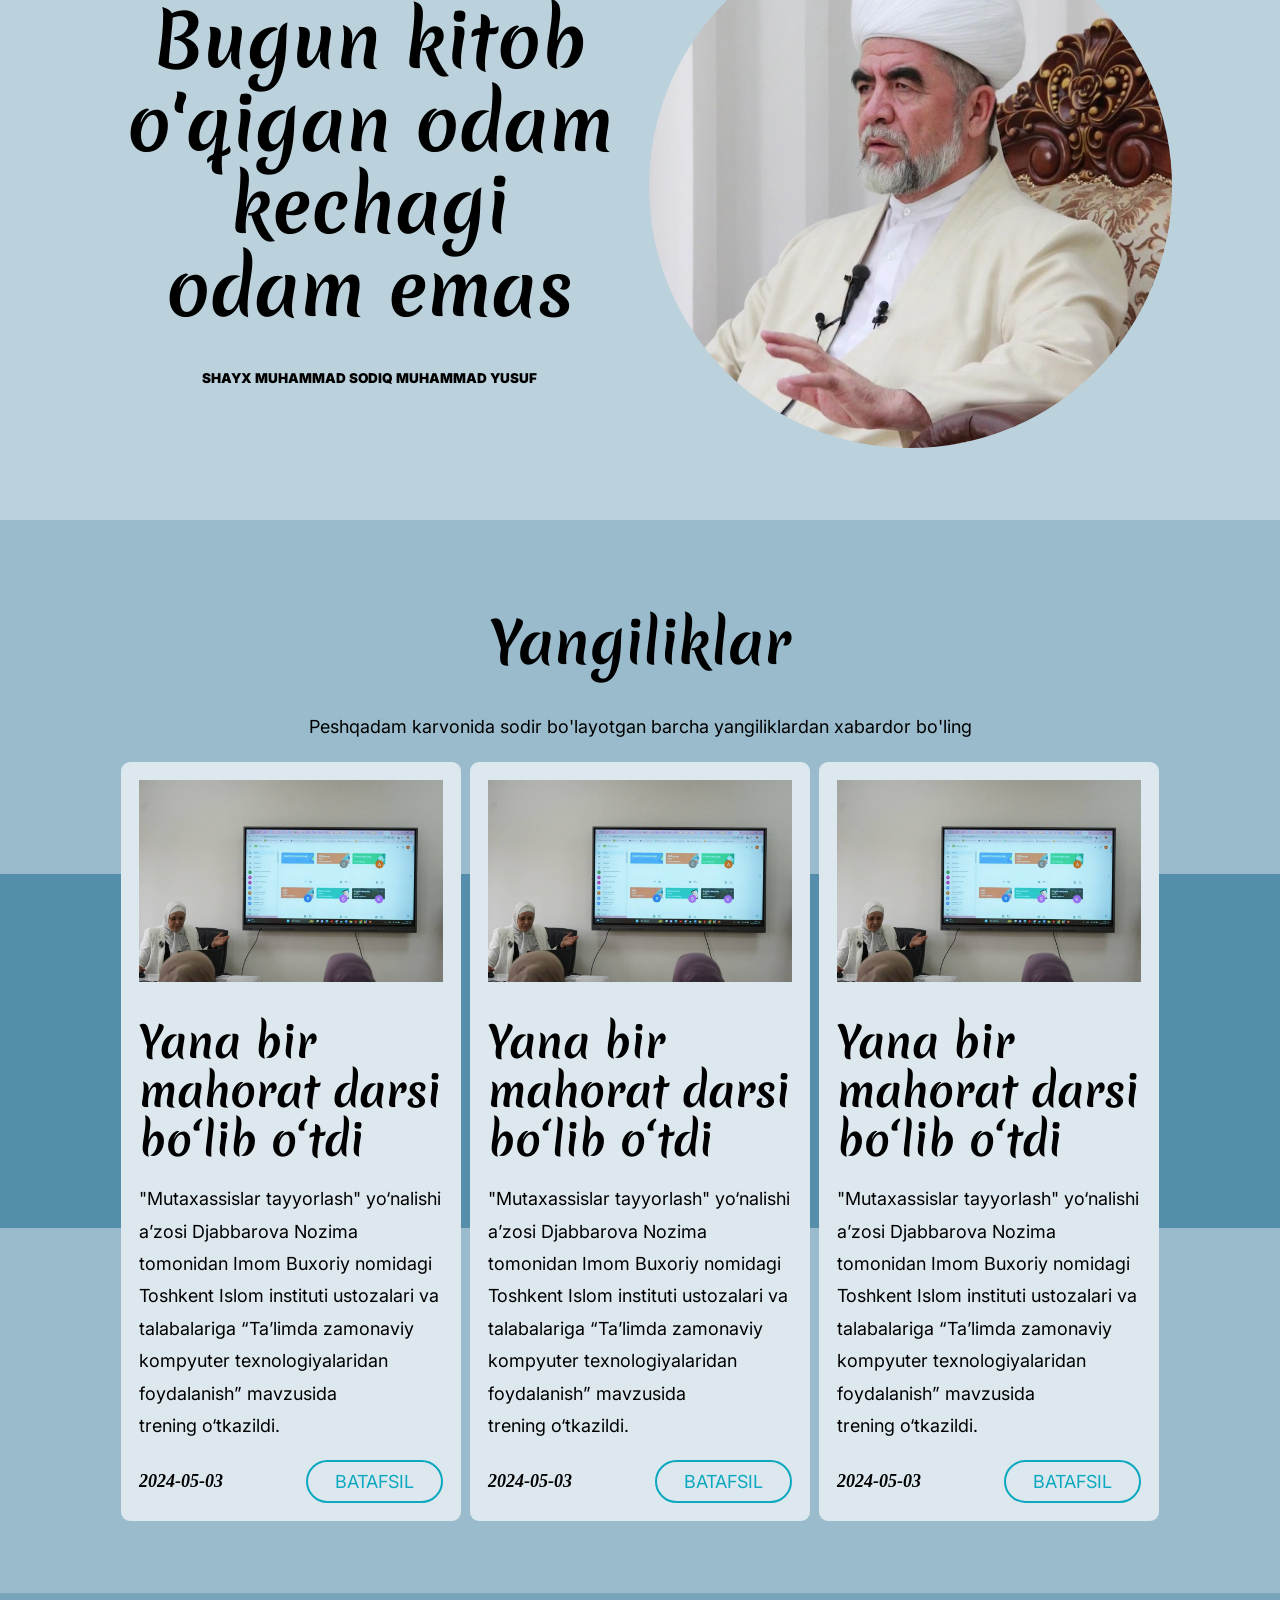
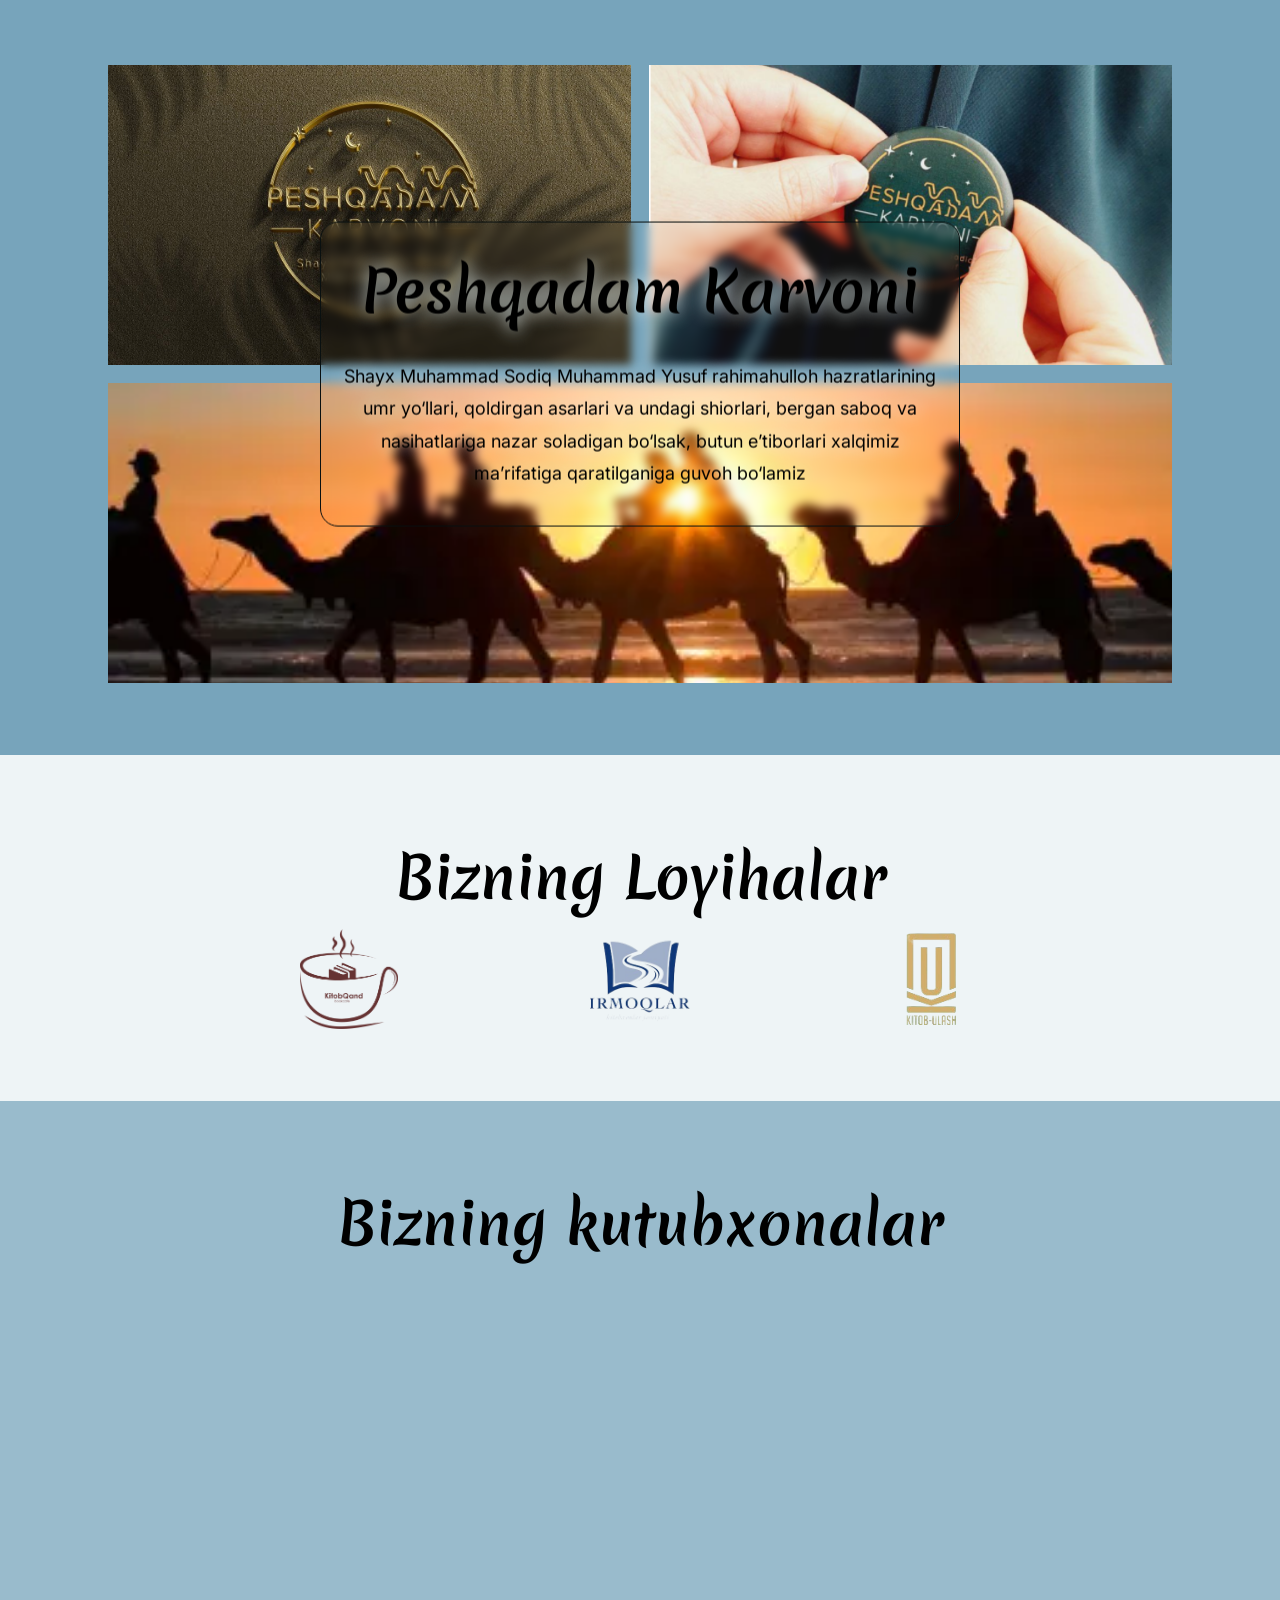
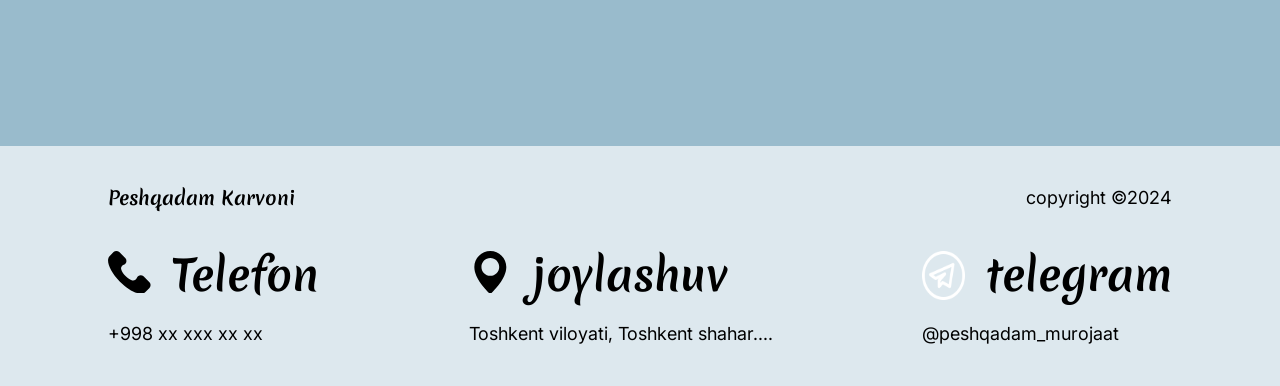
==== commit 775fdbe2: "delete contact section" ====
--- a/index.html
+++ b/index.html
@@ -405,33 +405,6 @@
       </div>
     </section>
 
-    <section class="contact">
-      <div class="container">
-        <div class="img">
-          <img src="./img/karvon.png" alt="karvon" />
-        </div>
-        <div class="content">
-          <h2>Izohlar</h2>
-          <p>
-            Sizning savollaringiz, takliflar va mulohazalaringizni bizga
-            yuboring
-          </p>
-          <form action="">
-            <input type="text" placeholder="Ism Familyangiz" />
-            <input type="tel" placeholder="Telefon raqamingiz" />
-            <textarea
-              name="message"
-              id="message"
-              cols="30"
-              rows="10"
-              placeholder="Bizga bildirmoqchi bo'lgan taklif va shikoyatlaringiz"
-            ></textarea>
-            <button class="btn">Yuborish</button>
-          </form>
-        </div>
-      </div>
-    </section>
-
     <footer>
       <div class="container">
         <div class="content">
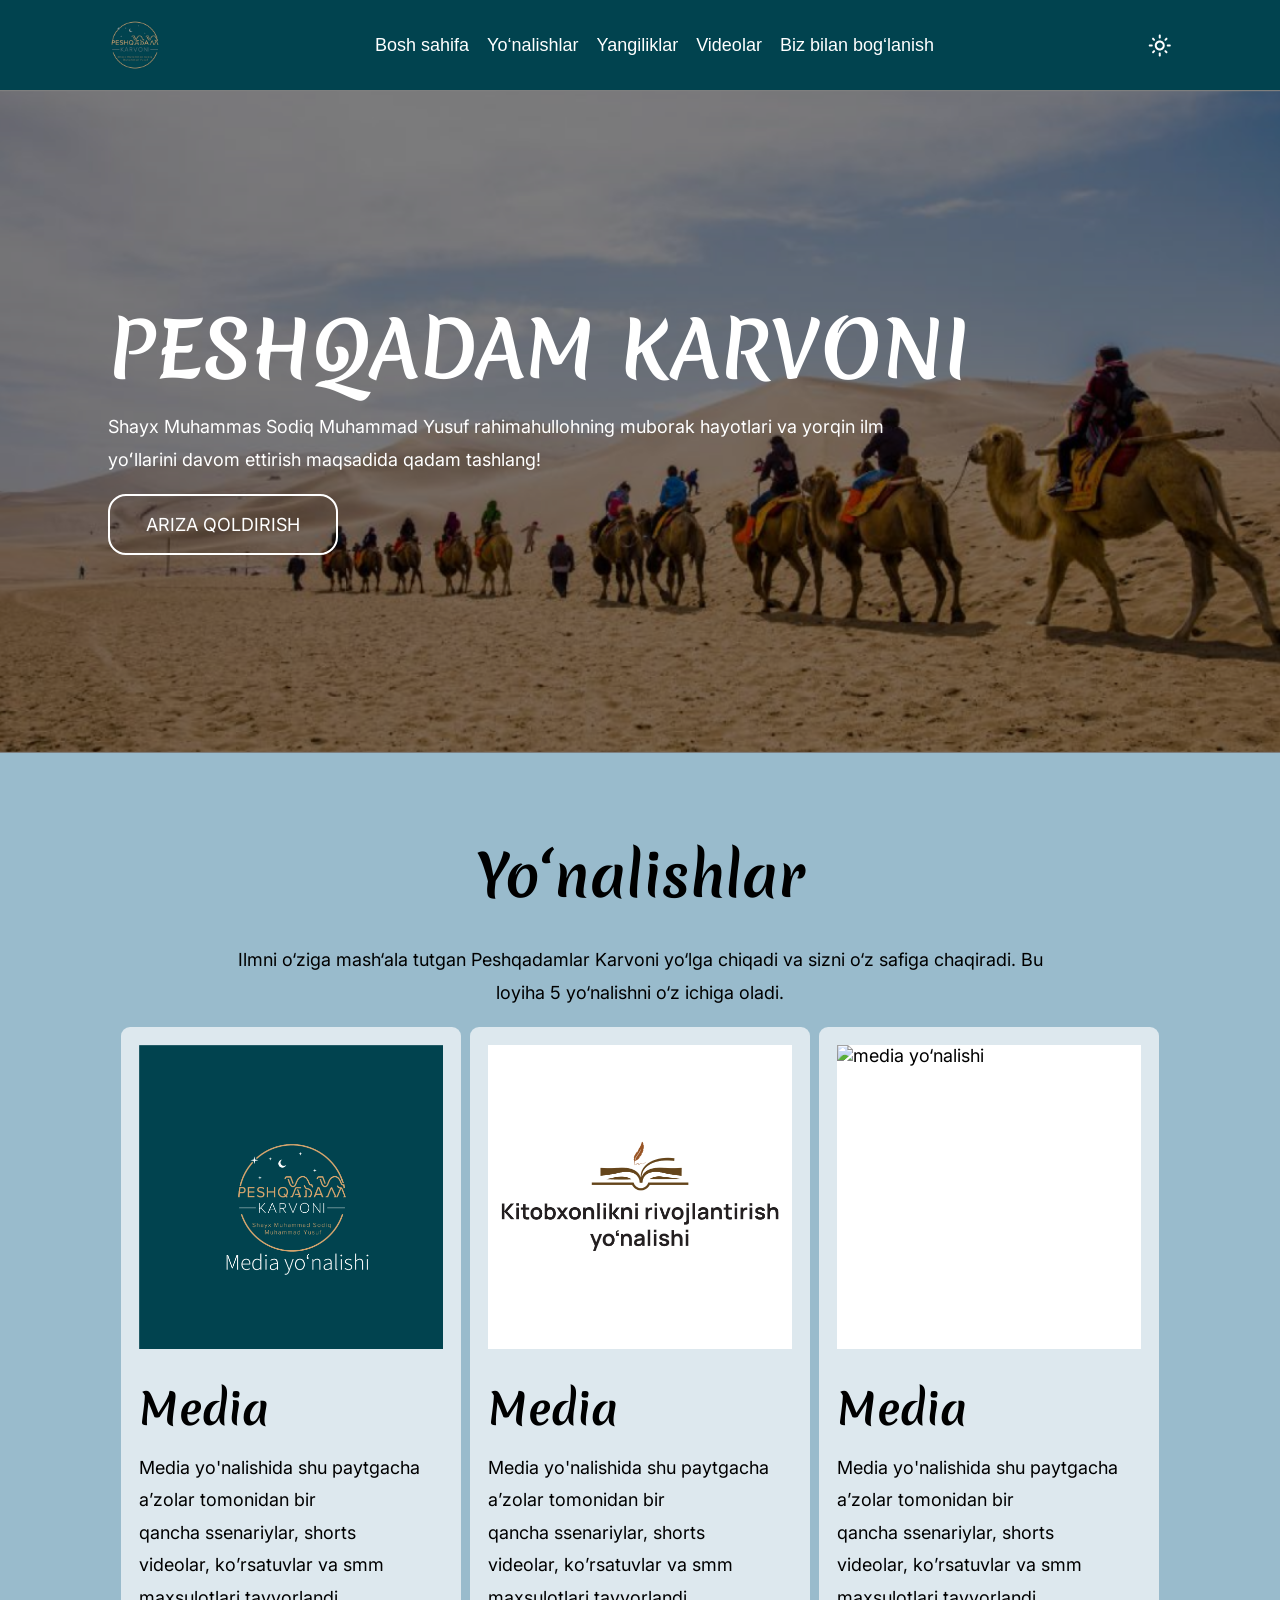
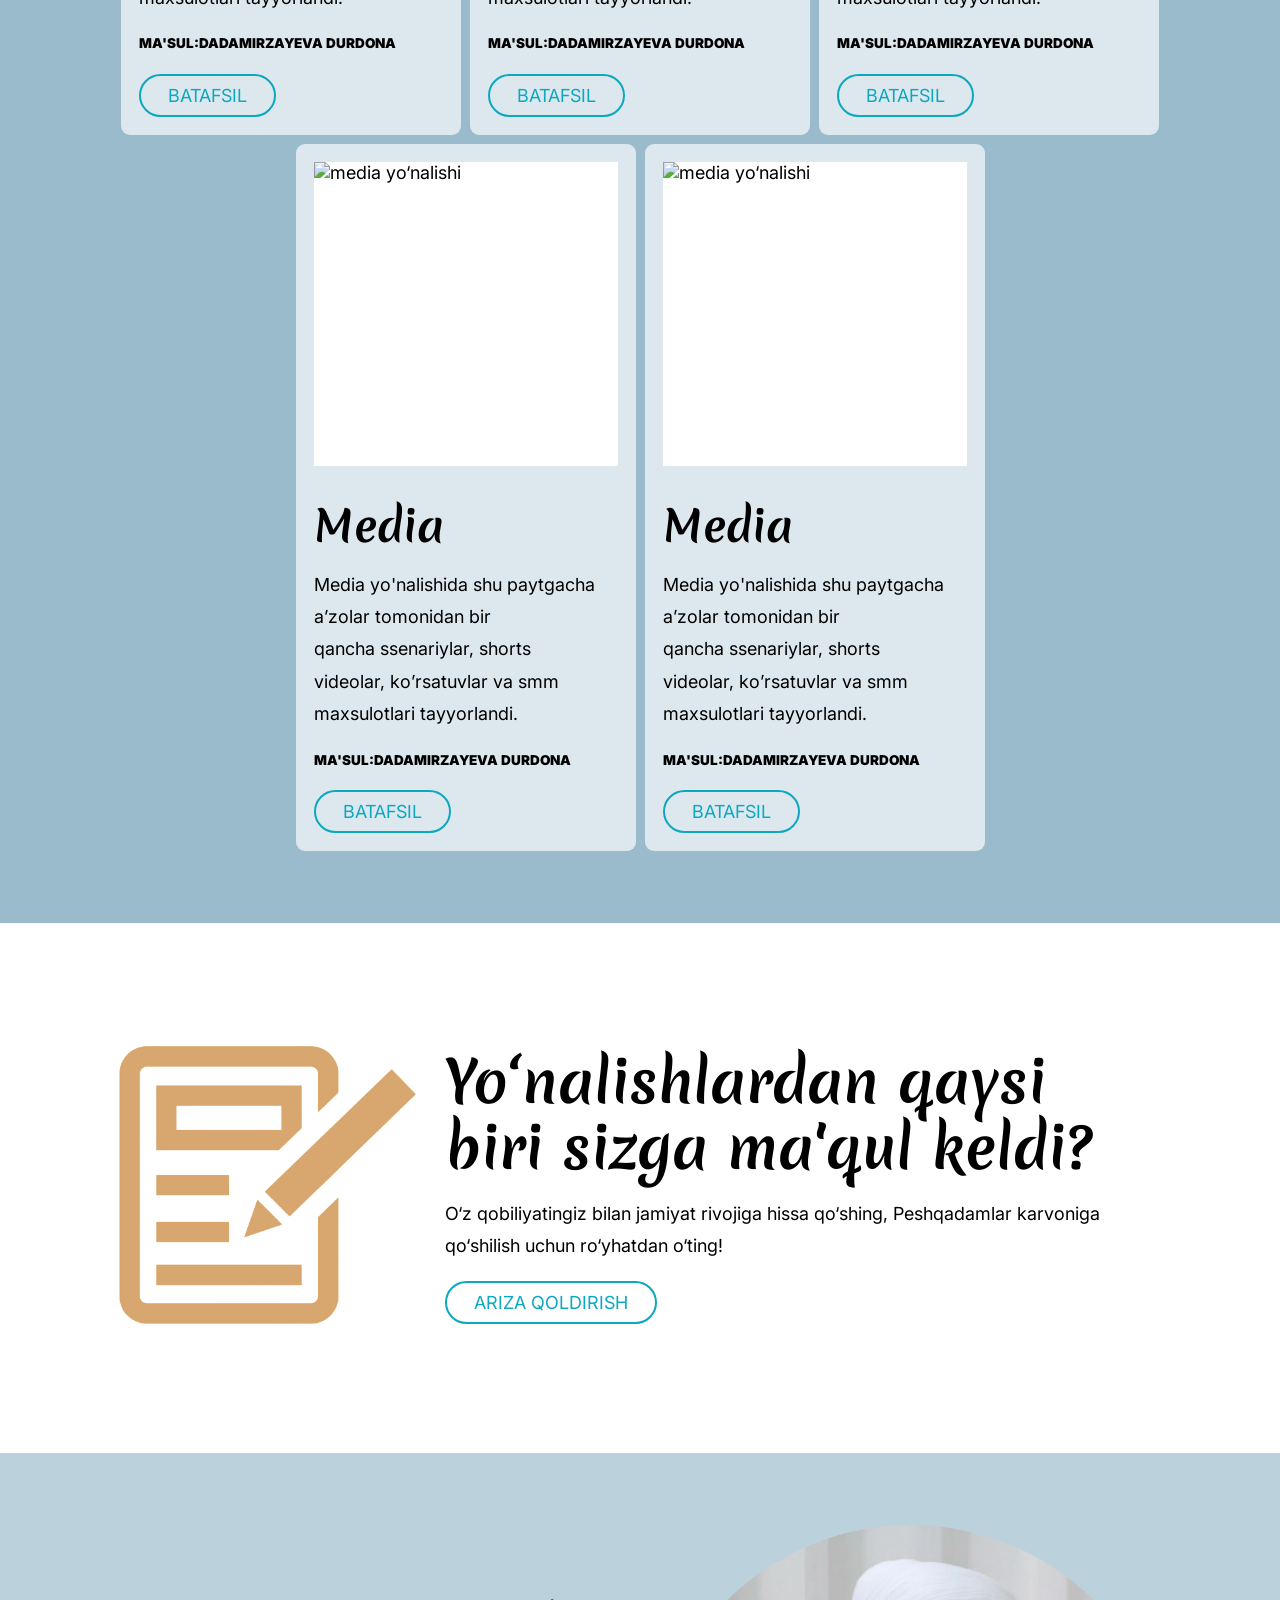
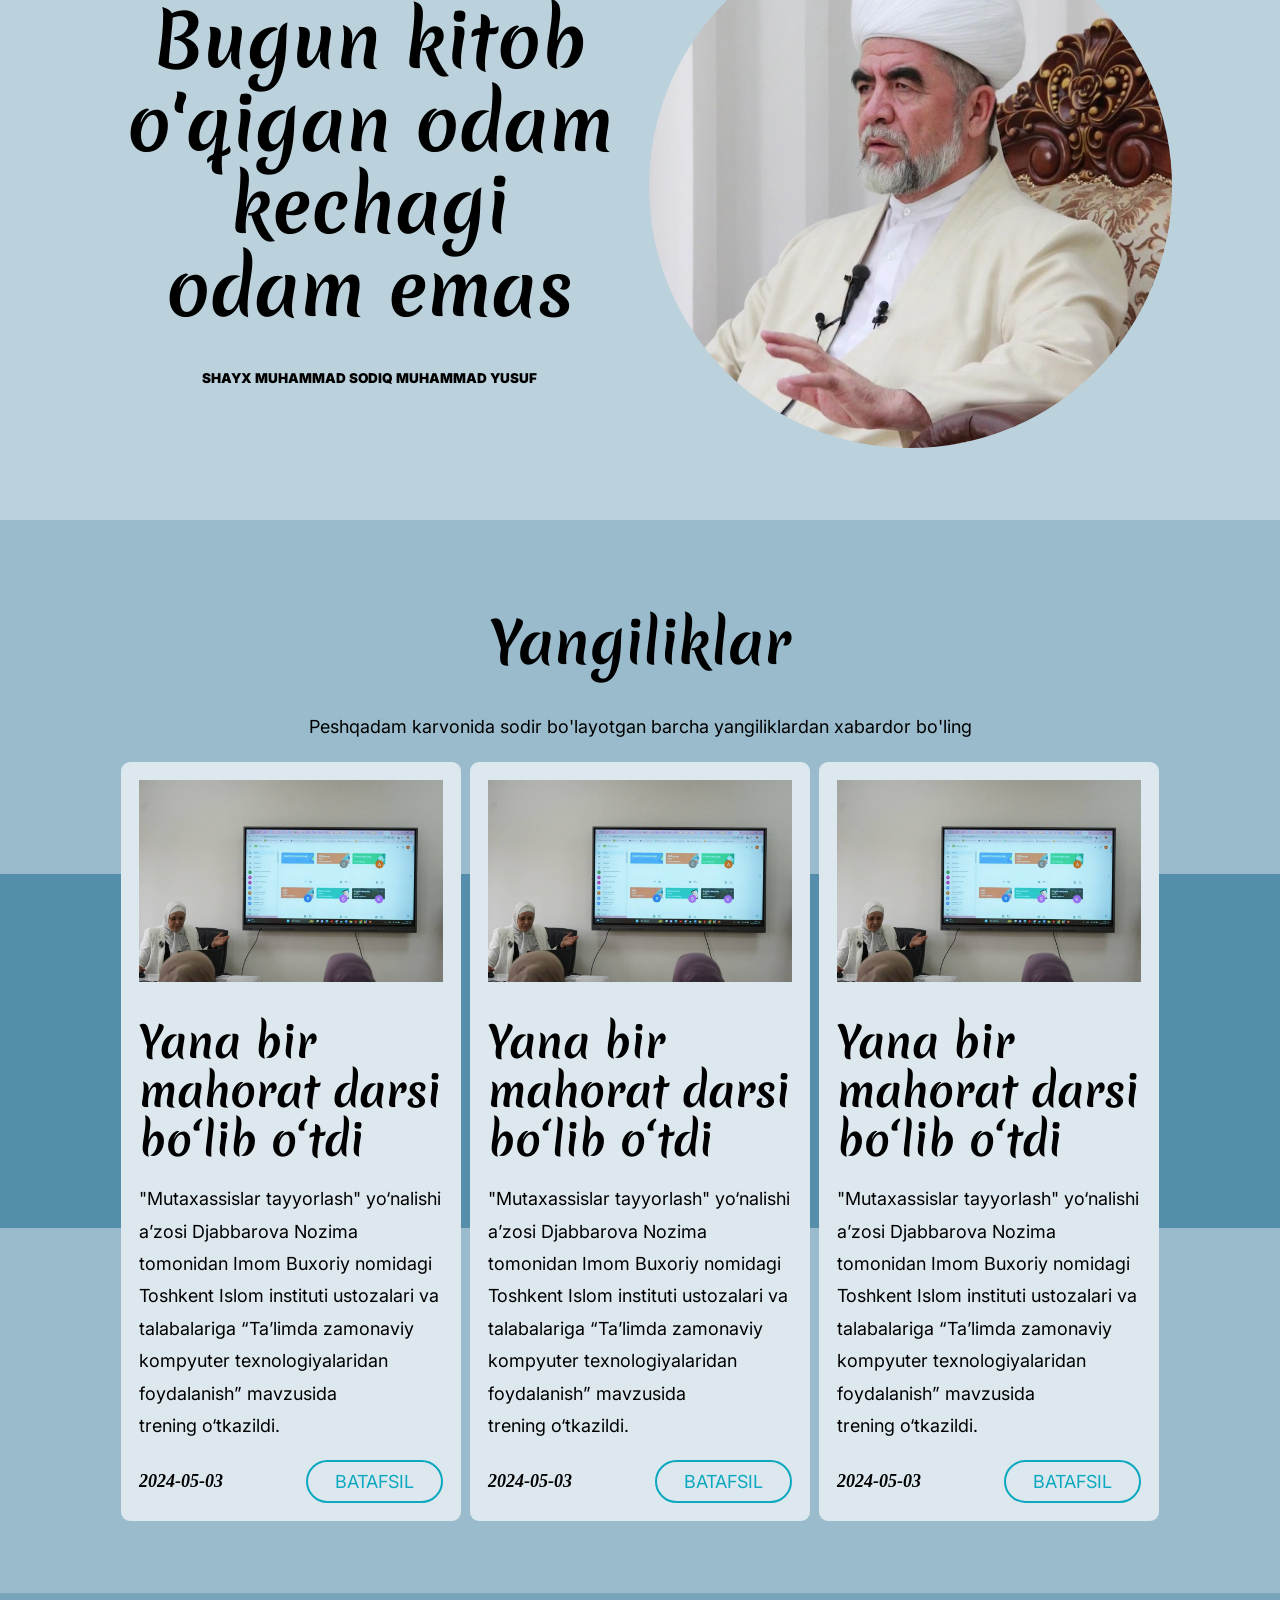
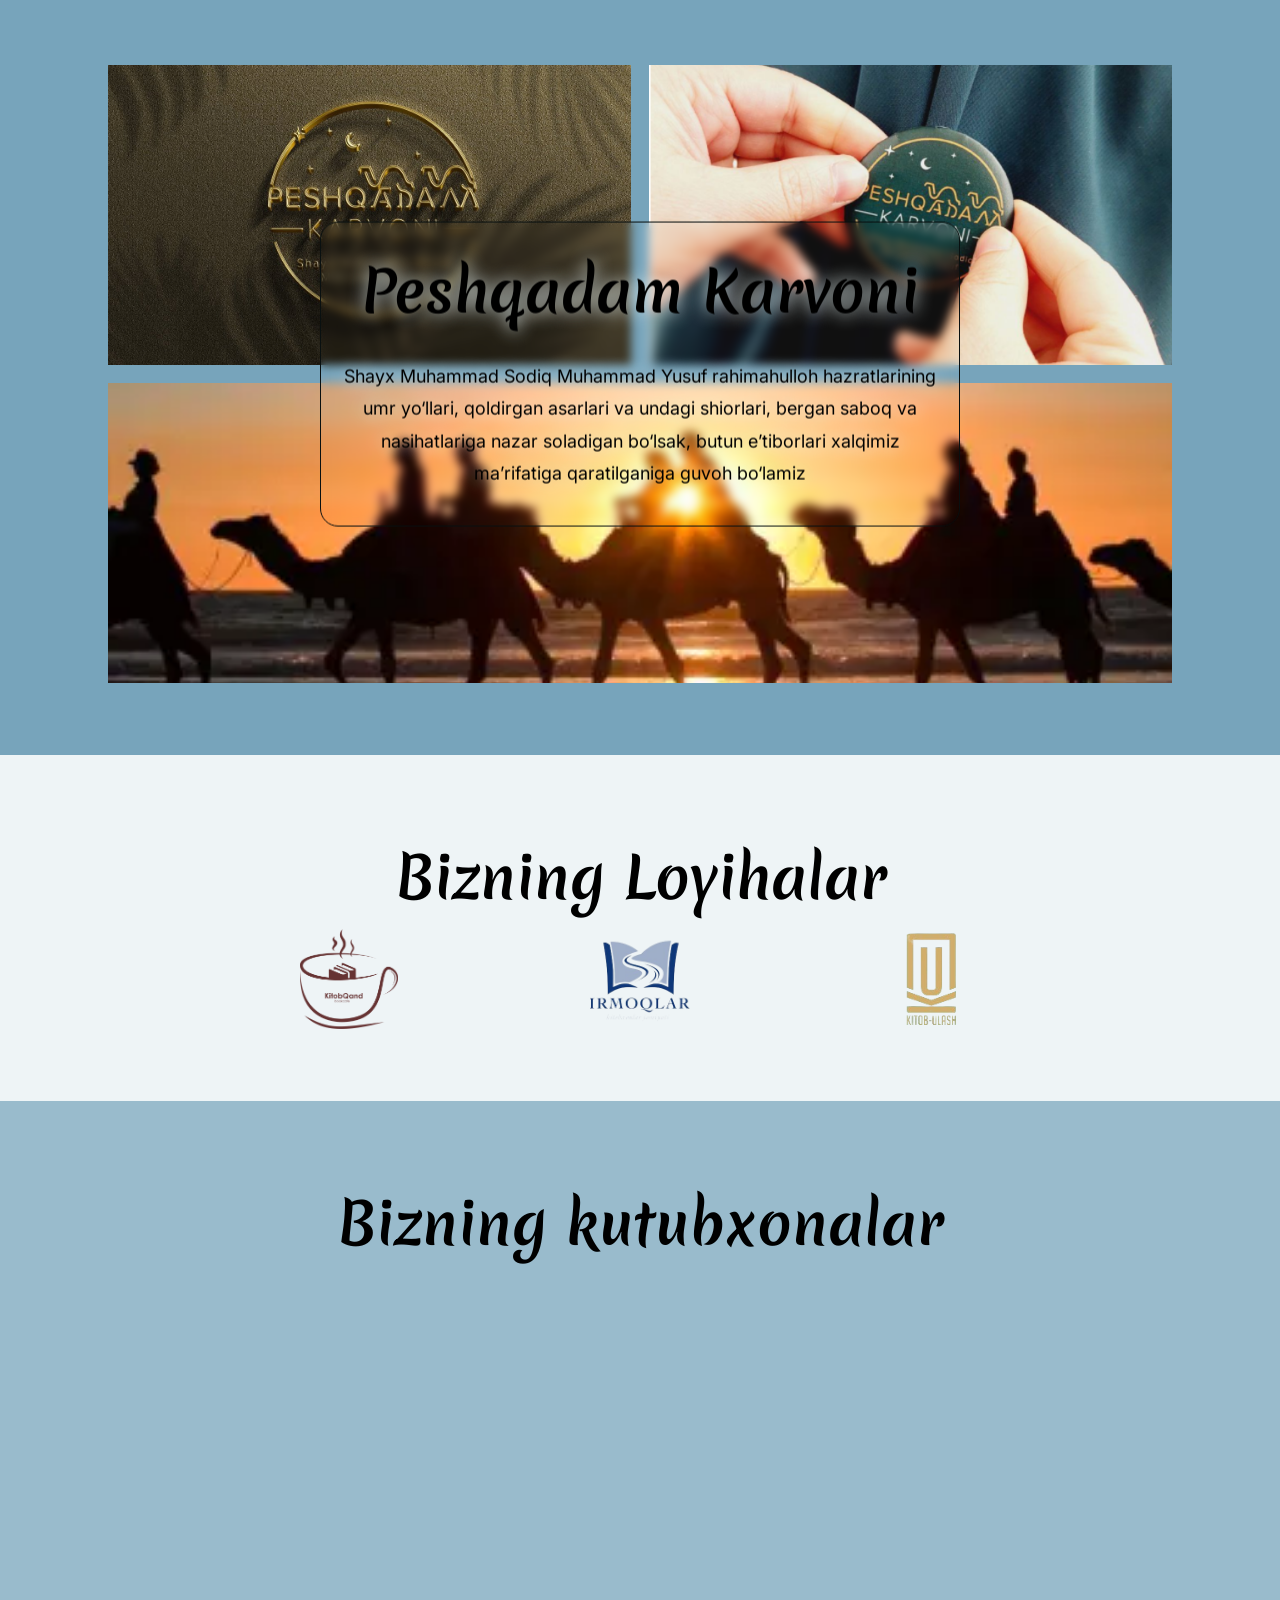
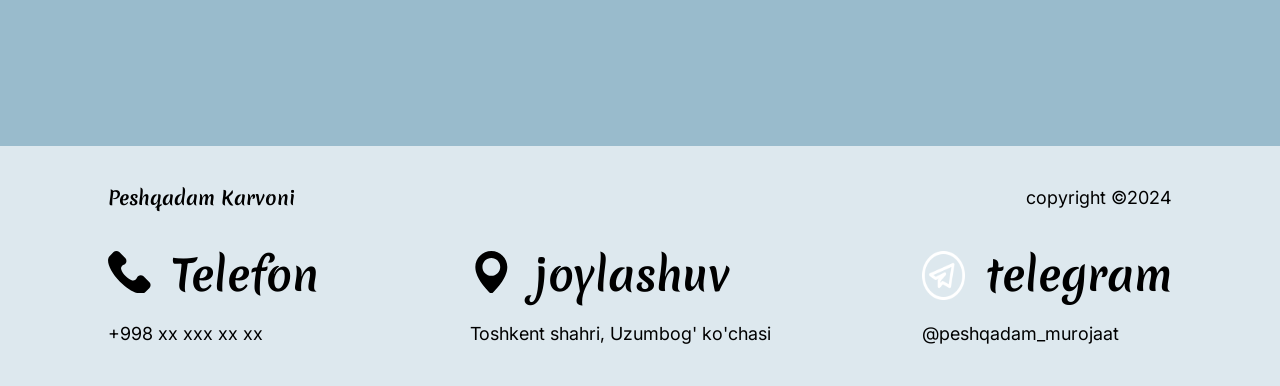
==== commit 627c2e24: "added address" ====
--- a/index.html
+++ b/index.html
@@ -434,7 +434,7 @@
             </h3>
             <p>+998 xx xxx xx xx</p>
           </div>
-          <div class="card">
+          <a href="https://maps.app.goo.gl/2kyYhJ3K8GYkBJ2p6" class="card">
             <h3>
               <svg
                 class="u-svg-content"
@@ -449,8 +449,8 @@
 
               joylashuv
             </h3>
-            <p>Toshkent viloyati, Toshkent shahar....</p>
-          </div>
+            <p>Toshkent shahri, Uzumbog' ko'chasi</p>
+          </a>
           <div class="card">
             <div class="content">
               <h3>
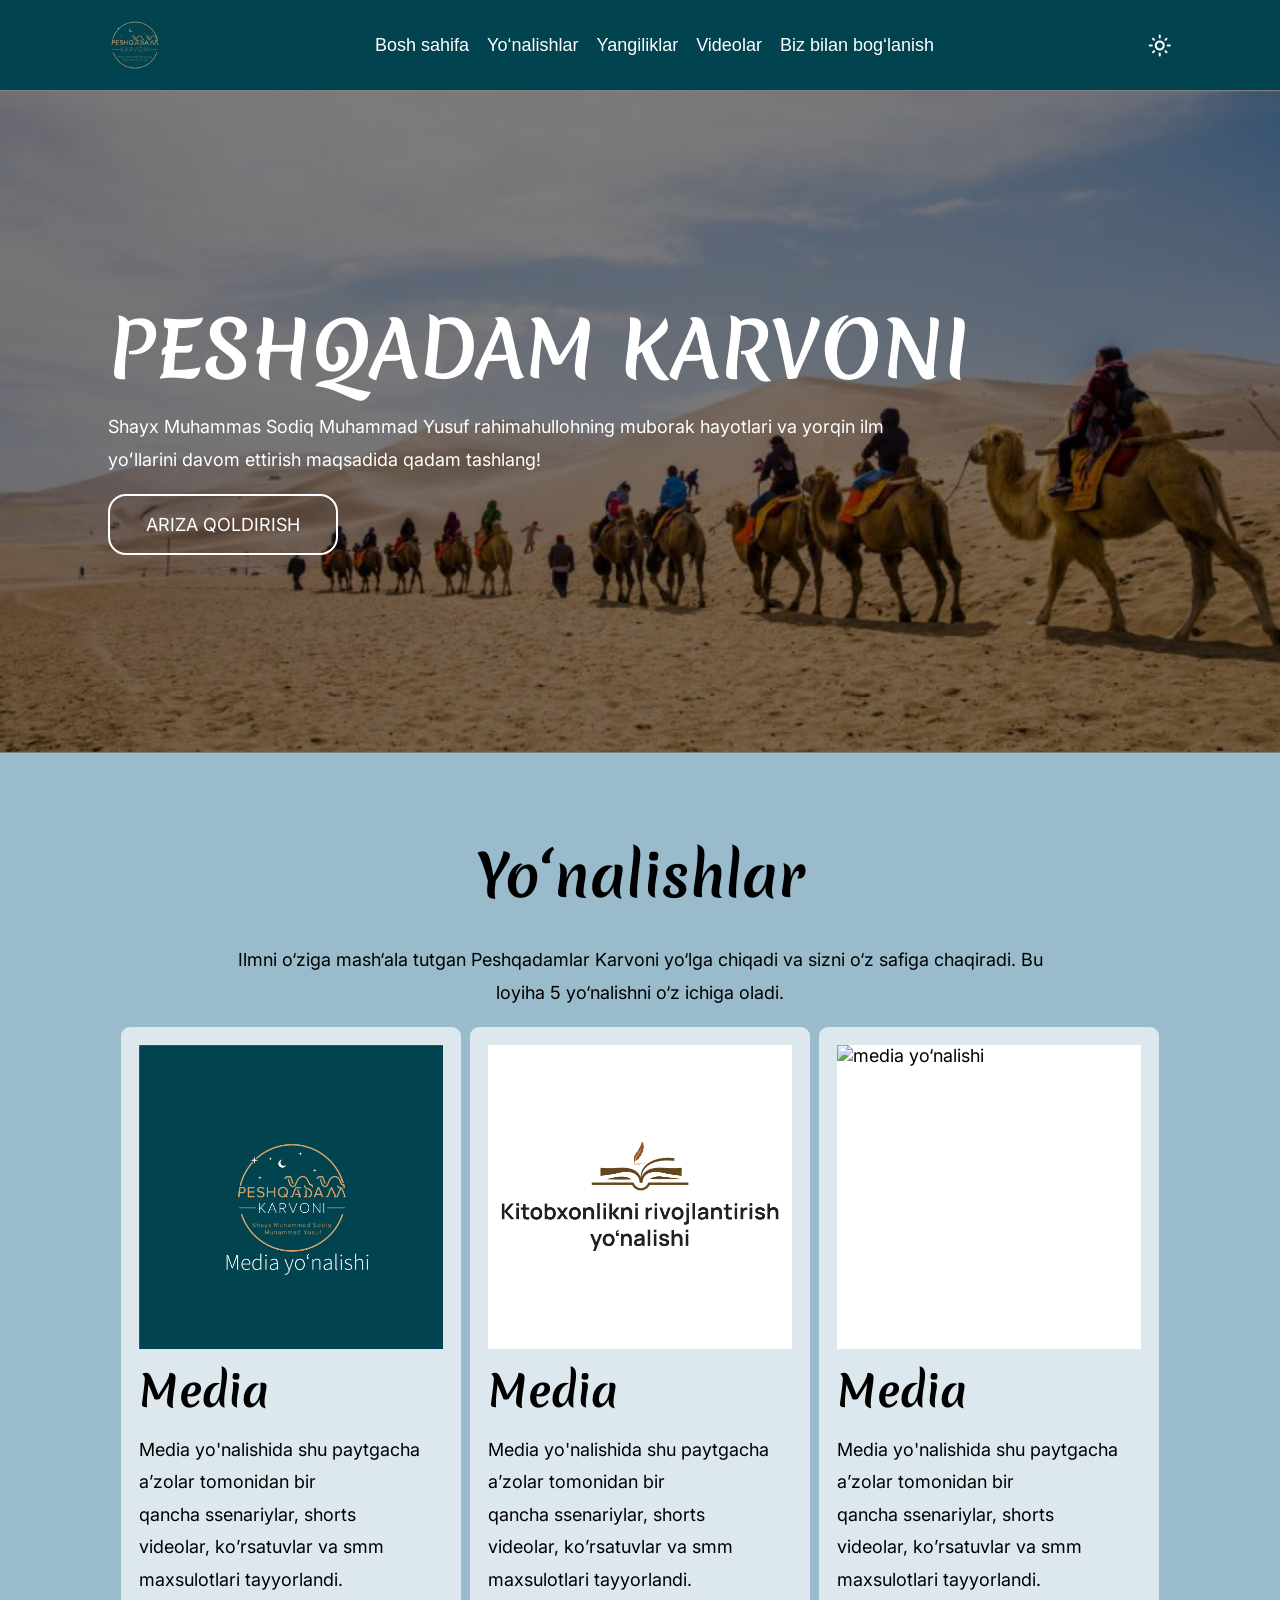
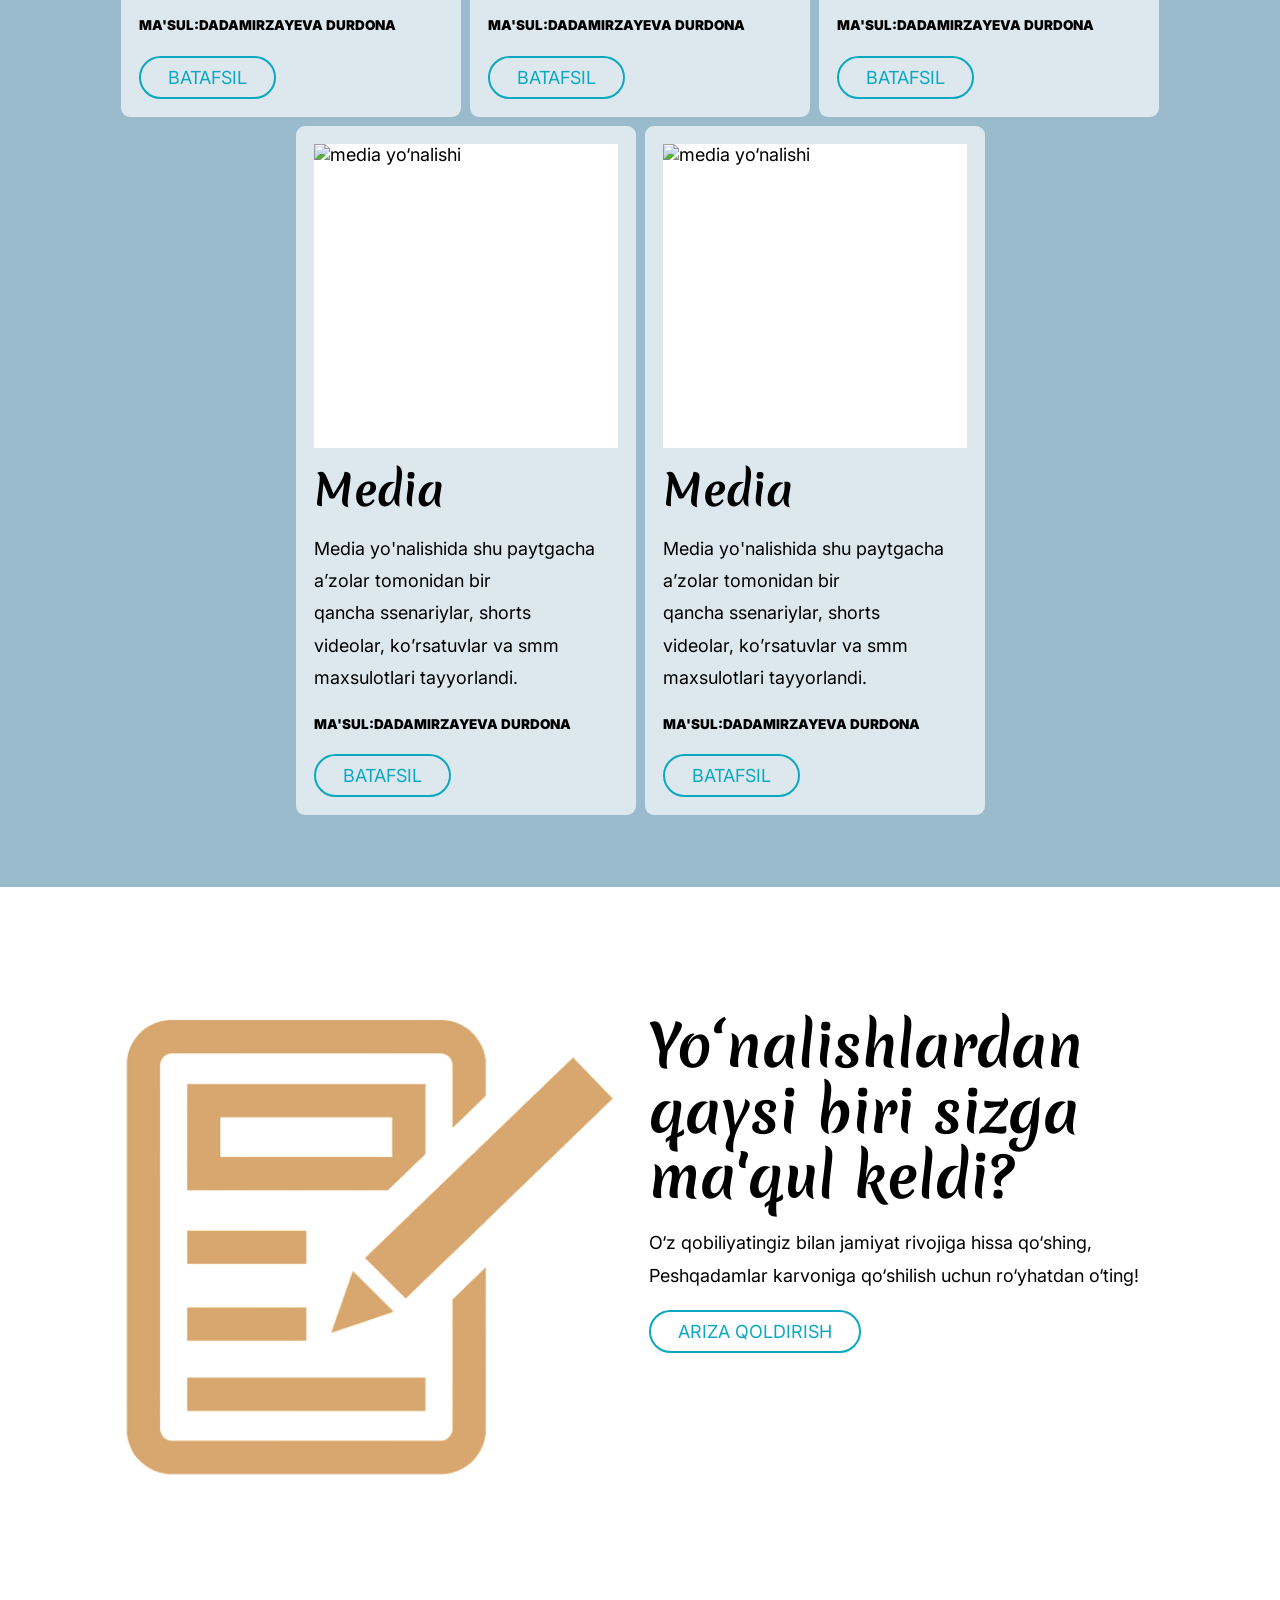
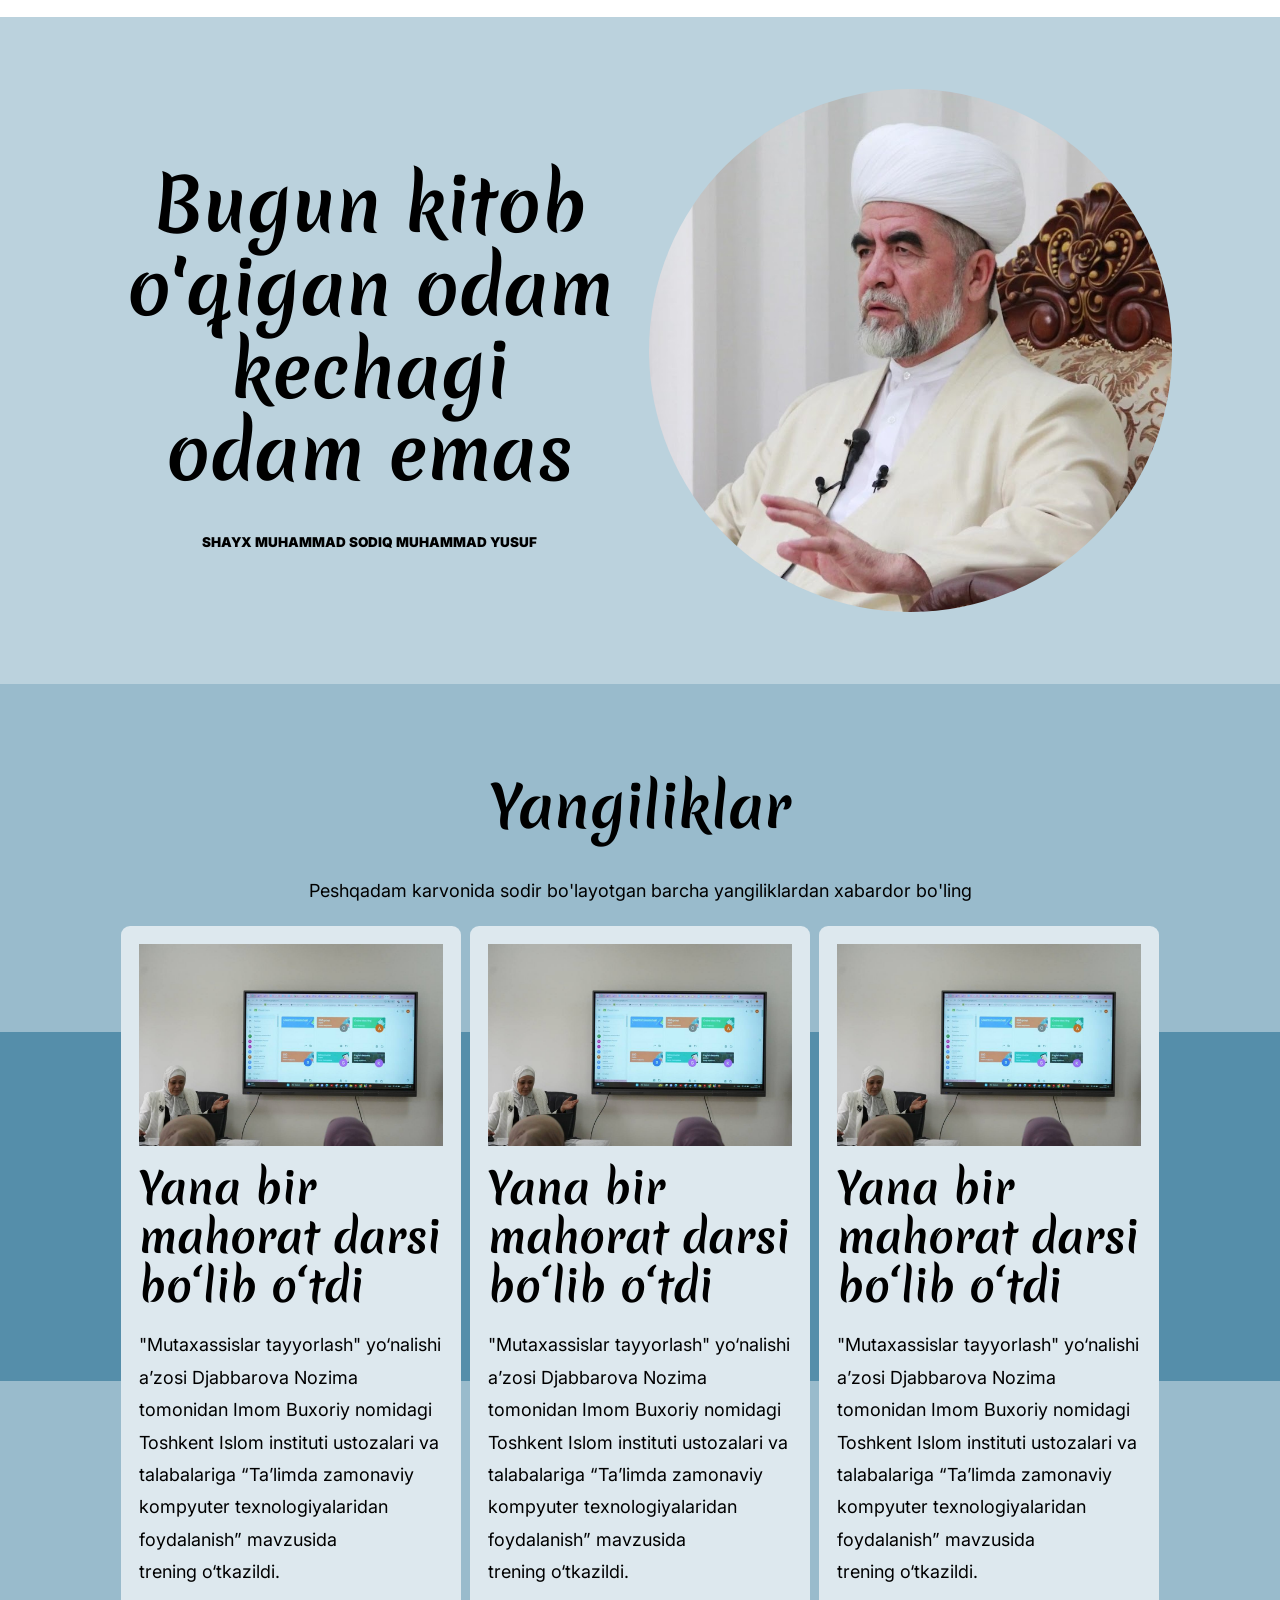
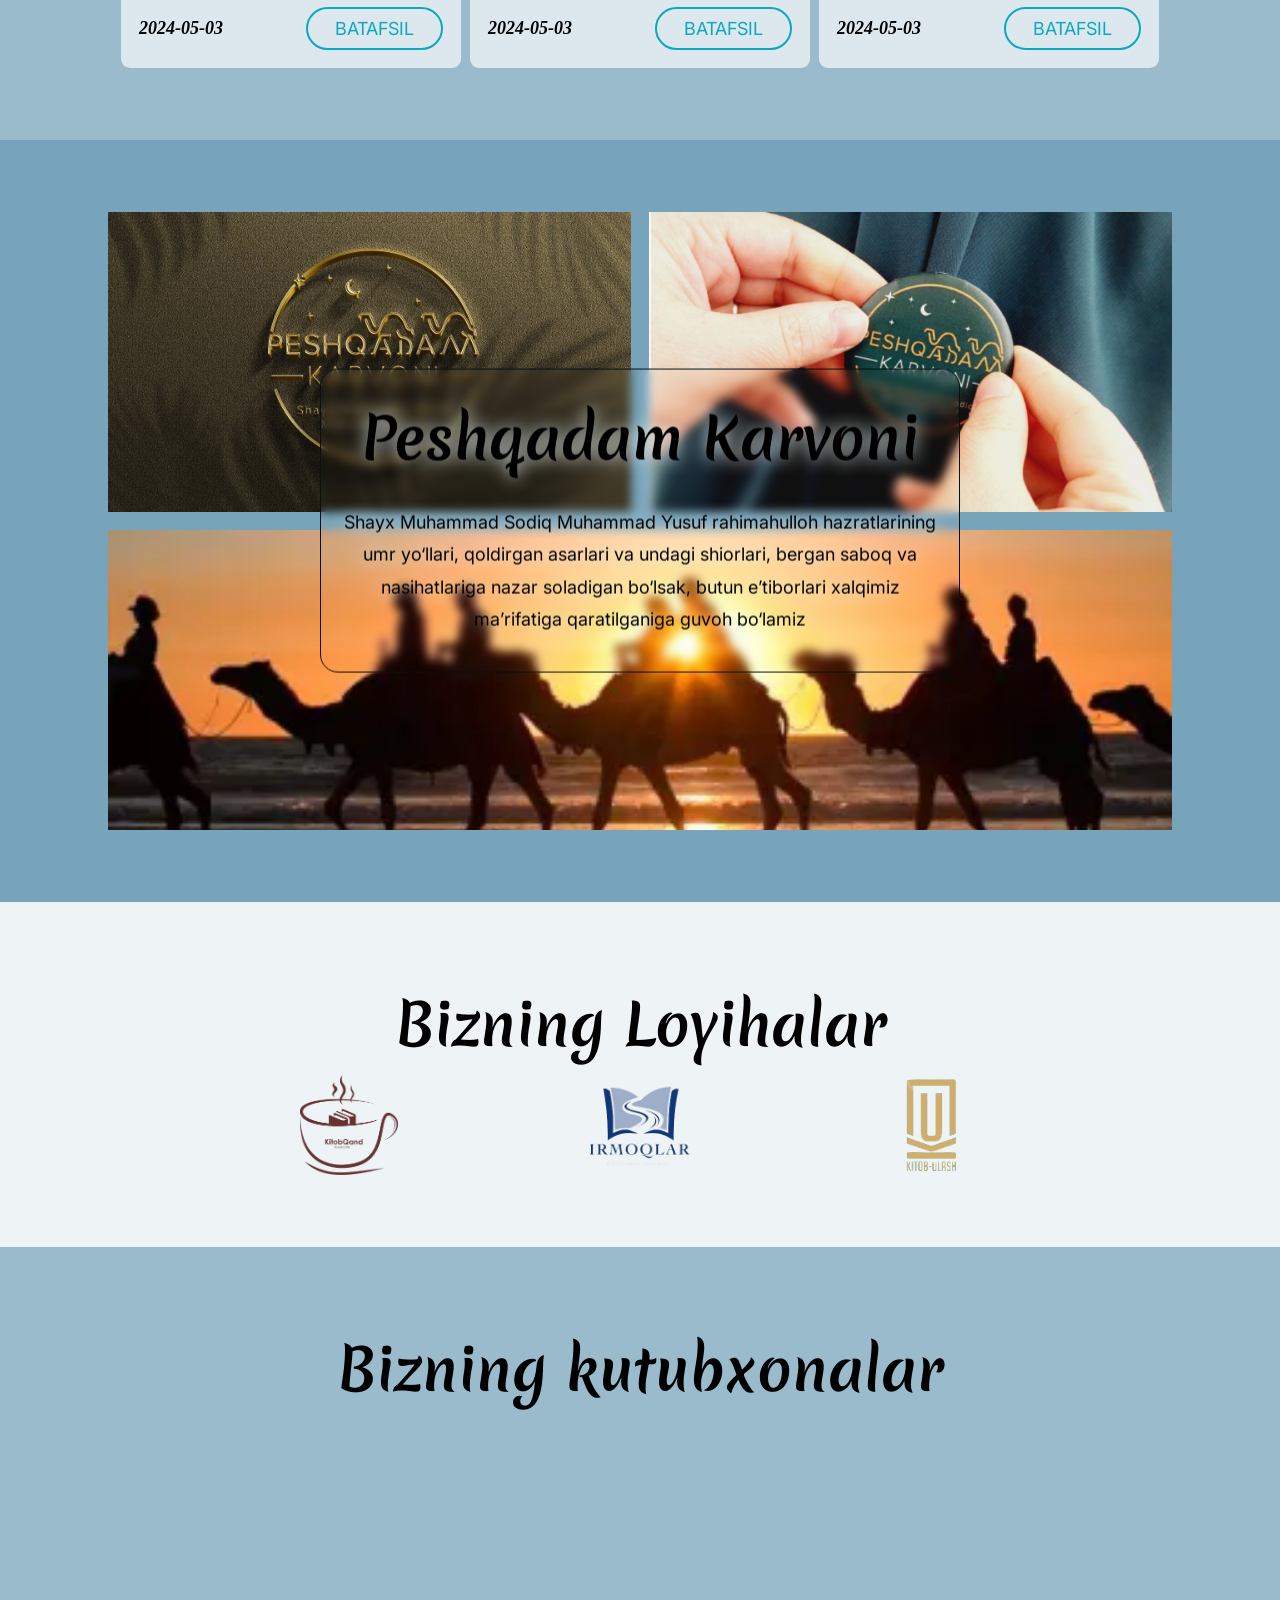
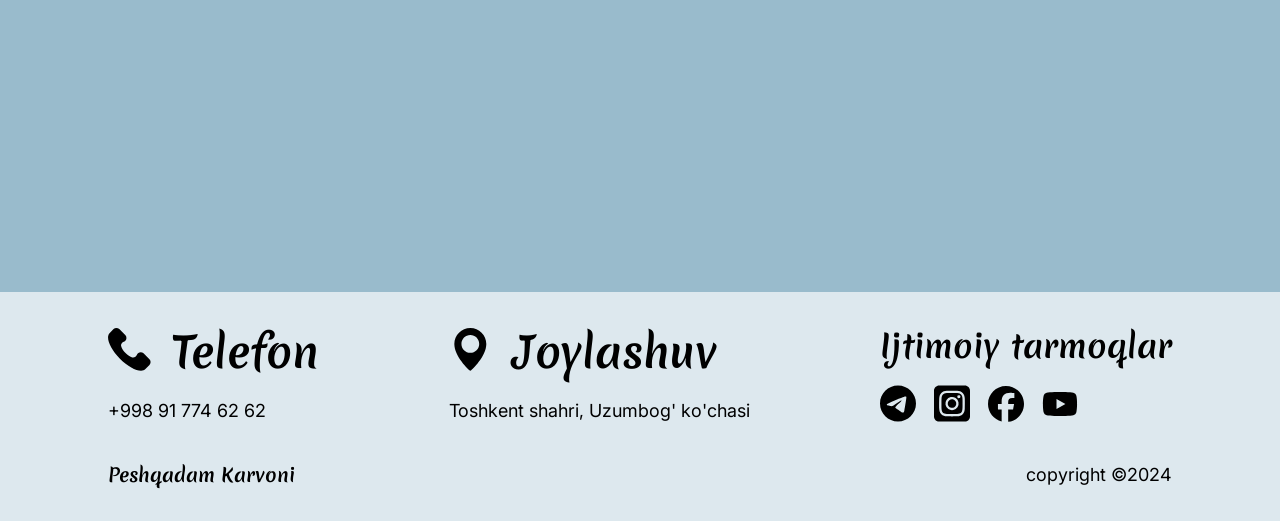
==== commit e06bb695: "footer and some css" ====
--- a/index.html
+++ b/index.html
@@ -407,12 +407,8 @@
 
     <footer>
       <div class="container">
-        <div class="content">
-          <h6><a href="">Peshqadam Karvoni</a></h6>
-          <p>copyright ©2024</p>
-        </div>
         <div class="info">
-          <div class="card">
+          <a href="tel:+998917746262" class="card title">
             <h3>
               <svg
                 class="u-svg-content"
@@ -432,8 +428,8 @@
               </svg>
               Telefon
             </h3>
-            <p>+998 xx xxx xx xx</p>
-          </div>
+            <p>+998 91 774 62 62</p>
+          </a>
           <a href="https://maps.app.goo.gl/2kyYhJ3K8GYkBJ2p6" class="card">
             <h3>
               <svg
@@ -453,13 +449,62 @@
           </a>
           <div class="card">
             <div class="content">
-              <h3>
-                <img src="./img/telegram.png" alt="" />
-                telegram
-              </h3>
-              <p>@peshqadam_murojaat</p>
-            </div>
-          </div>
+              <h4>Ijtimoiy tarmoqlar</h4>
+              <div class="socials">
+                <a href="https://t.me/peshqadam_murojaat"
+                  ><svg
+                    fill="currentColor"
+                    xmlns="http://www.w3.org/2000/svg"
+                    viewBox="0 0 496 512"
+                  >
+                    <path
+                      d="M248 8C111 8 0 119 0 256S111 504 248 504 496 393 496 256 385 8 248 8zM363 176.7c-3.7 39.2-19.9 134.4-28.1 178.3-3.5 18.6-10.3 24.8-16.9 25.4-14.4 1.3-25.3-9.5-39.3-18.7-21.8-14.3-34.2-23.2-55.3-37.2-24.5-16.1-8.6-25 5.3-39.5 3.7-3.8 67.1-61.5 68.3-66.7 .2-.7 .3-3.1-1.2-4.4s-3.6-.8-5.1-.5q-3.3 .7-104.6 69.1-14.8 10.2-26.9 9.9c-8.9-.2-25.9-5-38.6-9.1-15.5-5-27.9-7.7-26.8-16.3q.8-6.7 18.5-13.7 108.4-47.2 144.6-62.3c68.9-28.6 83.2-33.6 92.5-33.8 2.1 0 6.6 .5 9.6 2.9a10.5 10.5 0 0 1 3.5 6.7A43.8 43.8 0 0 1 363 176.7z"
+                    />
+                  </svg>
+                </a>
+                <a
+                  href="https://www.facebook.com/PeshqadamKarvoni?mibextid=ZbWKwL"
+                  ><svg
+                    fill="currentColor"
+                    xmlns="http://www.w3.org/2000/svg"
+                    viewBox="0 0 448 512"
+                  >
+                    <path
+                      d="M194.4 211.7a53.3 53.3 0 1 0 59.3 88.7 53.3 53.3 0 1 0 -59.3-88.7zm142.3-68.4c-5.2-5.2-11.5-9.3-18.4-12c-18.1-7.1-57.6-6.8-83.1-6.5c-4.1 0-7.9 .1-11.2 .1c-3.3 0-7.2 0-11.4-.1c-25.5-.3-64.8-.7-82.9 6.5c-6.9 2.7-13.1 6.8-18.4 12s-9.3 11.5-12 18.4c-7.1 18.1-6.7 57.7-6.5 83.2c0 4.1 .1 7.9 .1 11.1s0 7-.1 11.1c-.2 25.5-.6 65.1 6.5 83.2c2.7 6.9 6.8 13.1 12 18.4s11.5 9.3 18.4 12c18.1 7.1 57.6 6.8 83.1 6.5c4.1 0 7.9-.1 11.2-.1c3.3 0 7.2 0 11.4 .1c25.5 .3 64.8 .7 82.9-6.5c6.9-2.7 13.1-6.8 18.4-12s9.3-11.5 12-18.4c7.2-18 6.8-57.4 6.5-83c0-4.2-.1-8.1-.1-11.4s0-7.1 .1-11.4c.3-25.5 .7-64.9-6.5-83l0 0c-2.7-6.9-6.8-13.1-12-18.4zm-67.1 44.5A82 82 0 1 1 178.4 324.2a82 82 0 1 1 91.1-136.4zm29.2-1.3c-3.1-2.1-5.6-5.1-7.1-8.6s-1.8-7.3-1.1-11.1s2.6-7.1 5.2-9.8s6.1-4.5 9.8-5.2s7.6-.4 11.1 1.1s6.5 3.9 8.6 7s3.2 6.8 3.2 10.6c0 2.5-.5 5-1.4 7.3s-2.4 4.4-4.1 6.2s-3.9 3.2-6.2 4.2s-4.8 1.5-7.3 1.5l0 0c-3.8 0-7.5-1.1-10.6-3.2zM448 96c0-35.3-28.7-64-64-64H64C28.7 32 0 60.7 0 96V416c0 35.3 28.7 64 64 64H384c35.3 0 64-28.7 64-64V96zM357 389c-18.7 18.7-41.4 24.6-67 25.9c-26.4 1.5-105.6 1.5-132 0c-25.6-1.3-48.3-7.2-67-25.9s-24.6-41.4-25.8-67c-1.5-26.4-1.5-105.6 0-132c1.3-25.6 7.1-48.3 25.8-67s41.5-24.6 67-25.8c26.4-1.5 105.6-1.5 132 0c25.6 1.3 48.3 7.1 67 25.8s24.6 41.4 25.8 67c1.5 26.3 1.5 105.4 0 131.9c-1.3 25.6-7.1 48.3-25.8 67z"
+                    />
+                  </svg>
+                </a>
+                <a
+                  href="https://instagram.com/peshqadam_karvoni?igshid=ZDdkNTZiNTM="
+                >
+                  <svg
+                    fill="currentColor"
+                    xmlns="http://www.w3.org/2000/svg"
+                    viewBox="0 0 512 512"
+                  >
+                    <path
+                      d="M512 256C512 114.6 397.4 0 256 0S0 114.6 0 256C0 376 82.7 476.8 194.2 504.5V334.2H141.4V256h52.8V222.3c0-87.1 39.4-127.5 125-127.5c16.2 0 44.2 3.2 55.7 6.4V172c-6-.6-16.5-1-29.6-1c-42 0-58.2 15.9-58.2 57.2V256h83.6l-14.4 78.2H287V510.1C413.8 494.8 512 386.9 512 256h0z"
+                    />
+                  </svg>
+                </a>
+                <a href="https://youtube.com/@peshqadamkarvoni">
+                  <svg
+                    fill="currentColor"
+                    xmlns="http://www.w3.org/2000/svg"
+                    viewBox="0 0 576 512"
+                  >
+                    <path
+                      d="M549.7 124.1c-6.3-23.7-24.8-42.3-48.3-48.6C458.8 64 288 64 288 64S117.2 64 74.6 75.5c-23.5 6.3-42 24.9-48.3 48.6-11.4 42.9-11.4 132.3-11.4 132.3s0 89.4 11.4 132.3c6.3 23.7 24.8 41.5 48.3 47.8C117.2 448 288 448 288 448s170.8 0 213.4-11.5c23.5-6.3 42-24.2 48.3-47.8 11.4-42.9 11.4-132.3 11.4-132.3s0-89.4-11.4-132.3zm-317.5 213.5V175.2l142.7 81.2-142.7 81.2z"
+                    />
+                  </svg>
+                </a>
+              </div>
+            </div>
+          </div>
+        </div>
+        <div class="content">
+          <h6><a href="">Peshqadam Karvoni</a></h6>
+          <p>copyright ©2024</p>
         </div>
       </div>
     </footer>
--- a/style.css
+++ b/style.css
@@ -384,6 +384,9 @@
   display: grid;
   place-items: center;
 }
+.content :where(h1, h2, h3, h4, h5, h6) {
+  word-break: break-word;
+}
 .title .cards {
   display: flex;
   flex-wrap: wrap;
@@ -395,7 +398,6 @@
   padding: 1rem;
   border-radius: 0.5rem;
   flex-basis: 340px;
-  display: grid;
   gap: 1rem;
 }
 .title .img {
@@ -415,6 +417,7 @@
   font-weight: 900;
   text-transform: uppercase;
   display: block;
+  word-break: break-word;
 }
 .btn {
   background-color: transparent;
@@ -449,16 +452,13 @@
   padding-block: 5rem;
 }
 section.application .container {
-  display: flex;
-  gap: 1rem;
-  flex-wrap: wrap;
+  display: grid;
+  gap: 1rem;
+  grid-template-columns: repeat(auto-fit, minmax(200px, 1fr));
 }
 section.application .img {
-  width: 30%;
 }
 section.application .content {
-  flex: 1;
-  width: 100%;
 }
 /* Quote */
 .quote {
@@ -560,7 +560,7 @@
 /* Contact */
 section.contact {
   position: relative;
-  padding: 4rem;
+  padding-block: 4rem;
   isolation: isolate;
 }
 .contact .img {
@@ -605,18 +605,18 @@
   background-color: var(--background-50);
 }
 .people .card {
-  width: 340px;
+  max-width: 340px;
+  flex-wrap: wrap;
 }
 .people .img {
   border-radius: 50%;
   overflow: hidden;
   margin-top: 1em;
-  width: 150px;
 }
 .card.profile {
   background-color: var(--accent-100);
-  display: flex;
-  align-items: start;
+  display: grid;
+  grid-template-columns: 70px 1fr;
 }
 
 /* Videos */
@@ -630,7 +630,7 @@
   isolation: isolate;
   display: grid;
   place-items: center;
-  color: var(--text-500);
+  color: #8ae8e8;
 }
 .videos .card::before {
   content: "";
@@ -668,7 +668,6 @@
   aspect-ratio: 16/9;
   margin-top: 10px;
 }
-
 /* Tabs */
 .tabs {
   display: flex;
@@ -708,7 +707,7 @@
   max-width: 225px;
 }
 .new .container {
-  width: 75ch;
+  max-width: 75ch;
 }
 .new img {
   width: 100%;
@@ -724,13 +723,19 @@
   justify-content: space-between;
   align-items: center;
 }
+footer .container > .content p {
+  text-align: right;
+  line-height: 1;
+}
 footer .info {
   display: flex;
+  flex-wrap: wrap;
   justify-content: space-between;
 }
 footer .card h3 {
   display: flex;
   gap: 0.5em;
+  text-transform: capitalize;
 }
 footer .card svg {
   width: 1em;
@@ -738,6 +743,16 @@
 }
 footer .card img {
   width: 1em;
+  color: currentColor;
+}
+.socials {
+  display: flex;
+  flex-wrap: wrap;
+  gap: 1rem;
+  align-items: center;
+}
+.socials svg {
+  width: 2em !important;
   color: currentColor;
 }
 @media (max-width: 768px) {
@@ -761,4 +776,8 @@
     opacity: 0;
     visibility: hidden;
   }
-}
+  .card.profile {
+    grid-template-columns: 1fr;
+    max-width: 100%;
+  }
+}
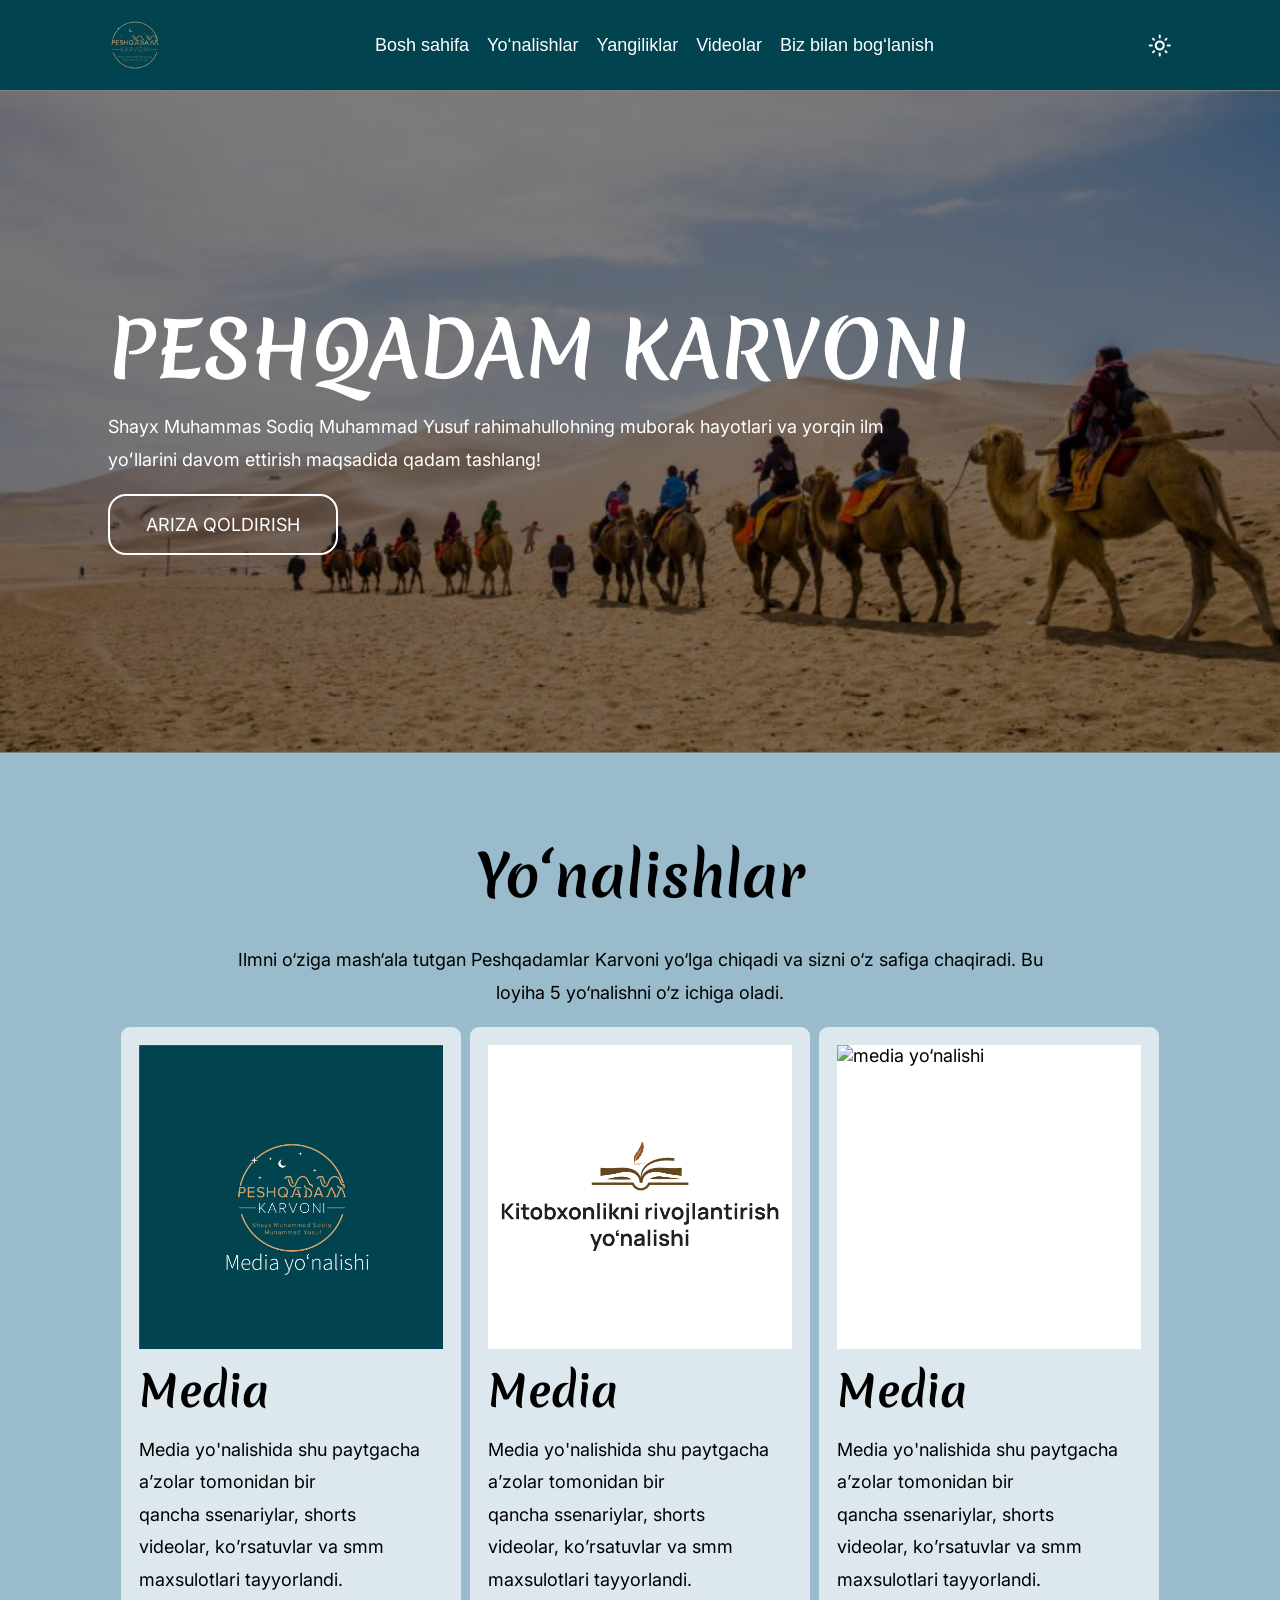
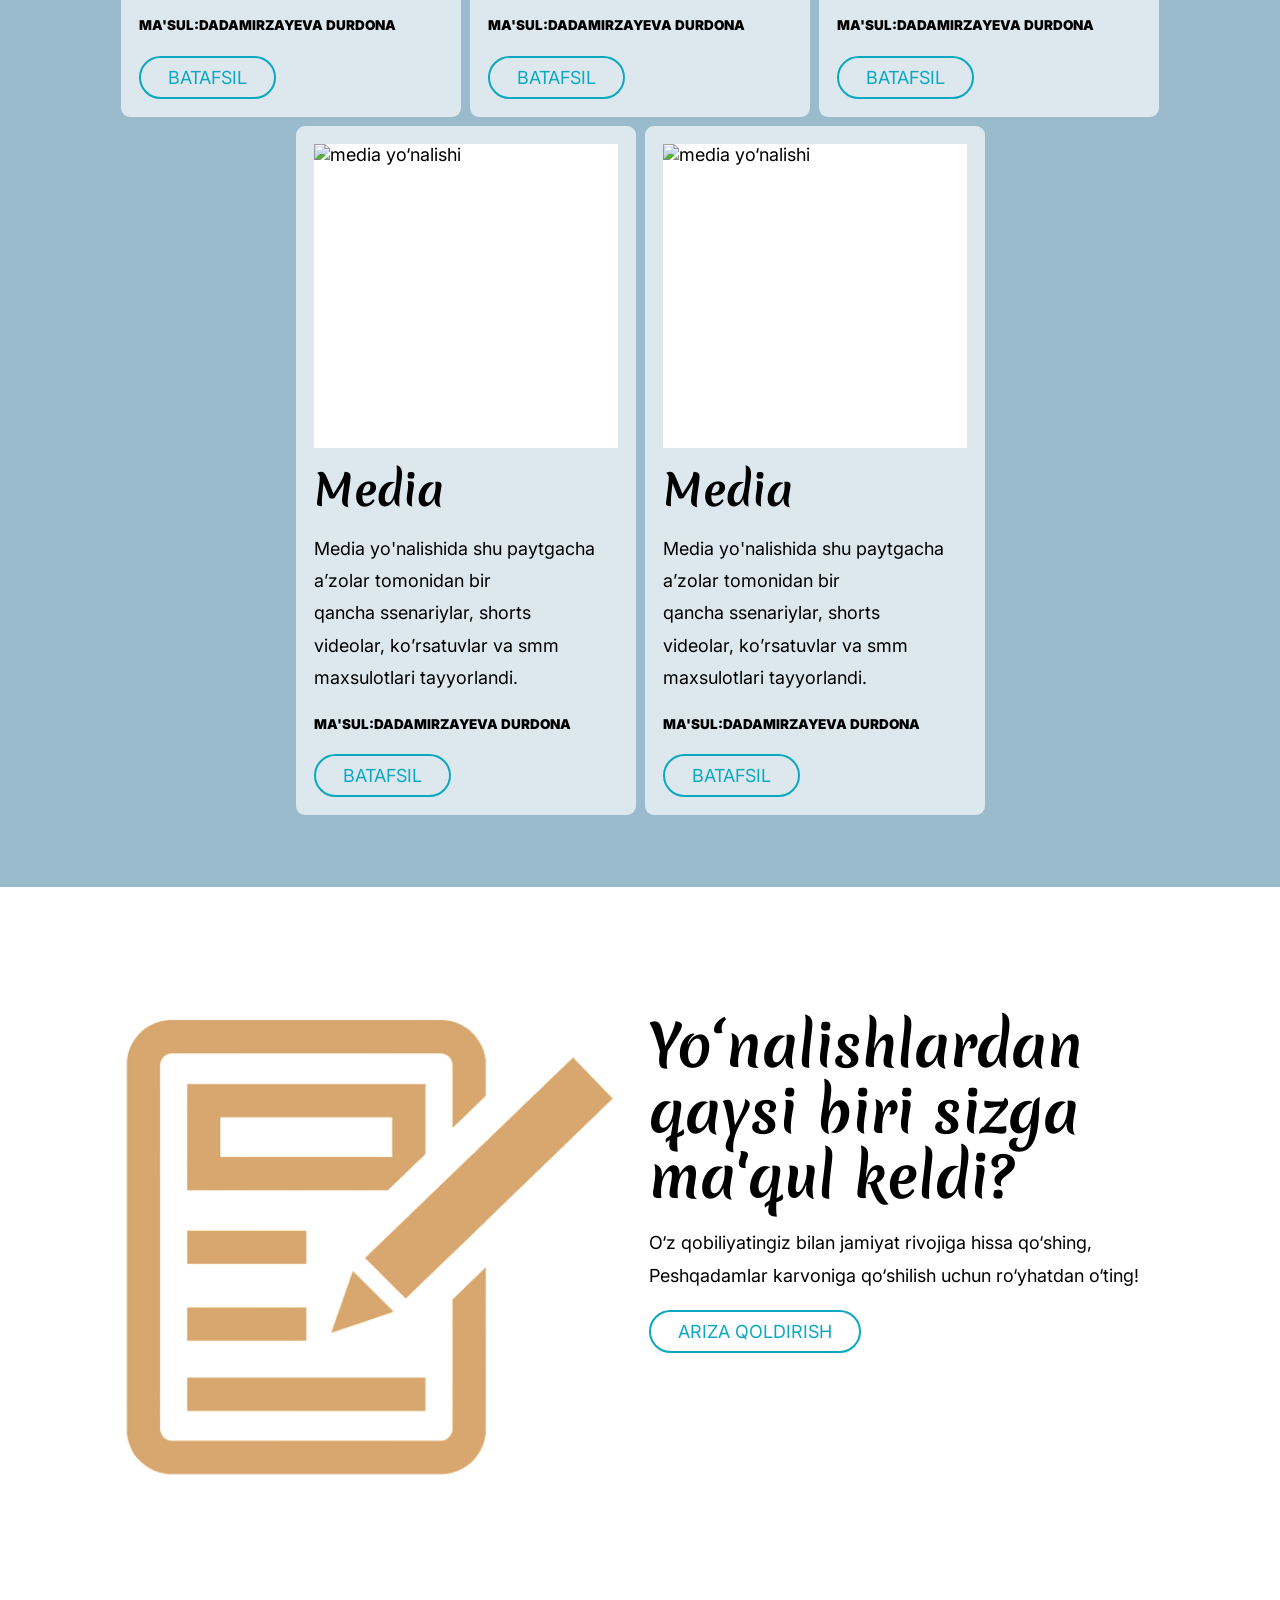
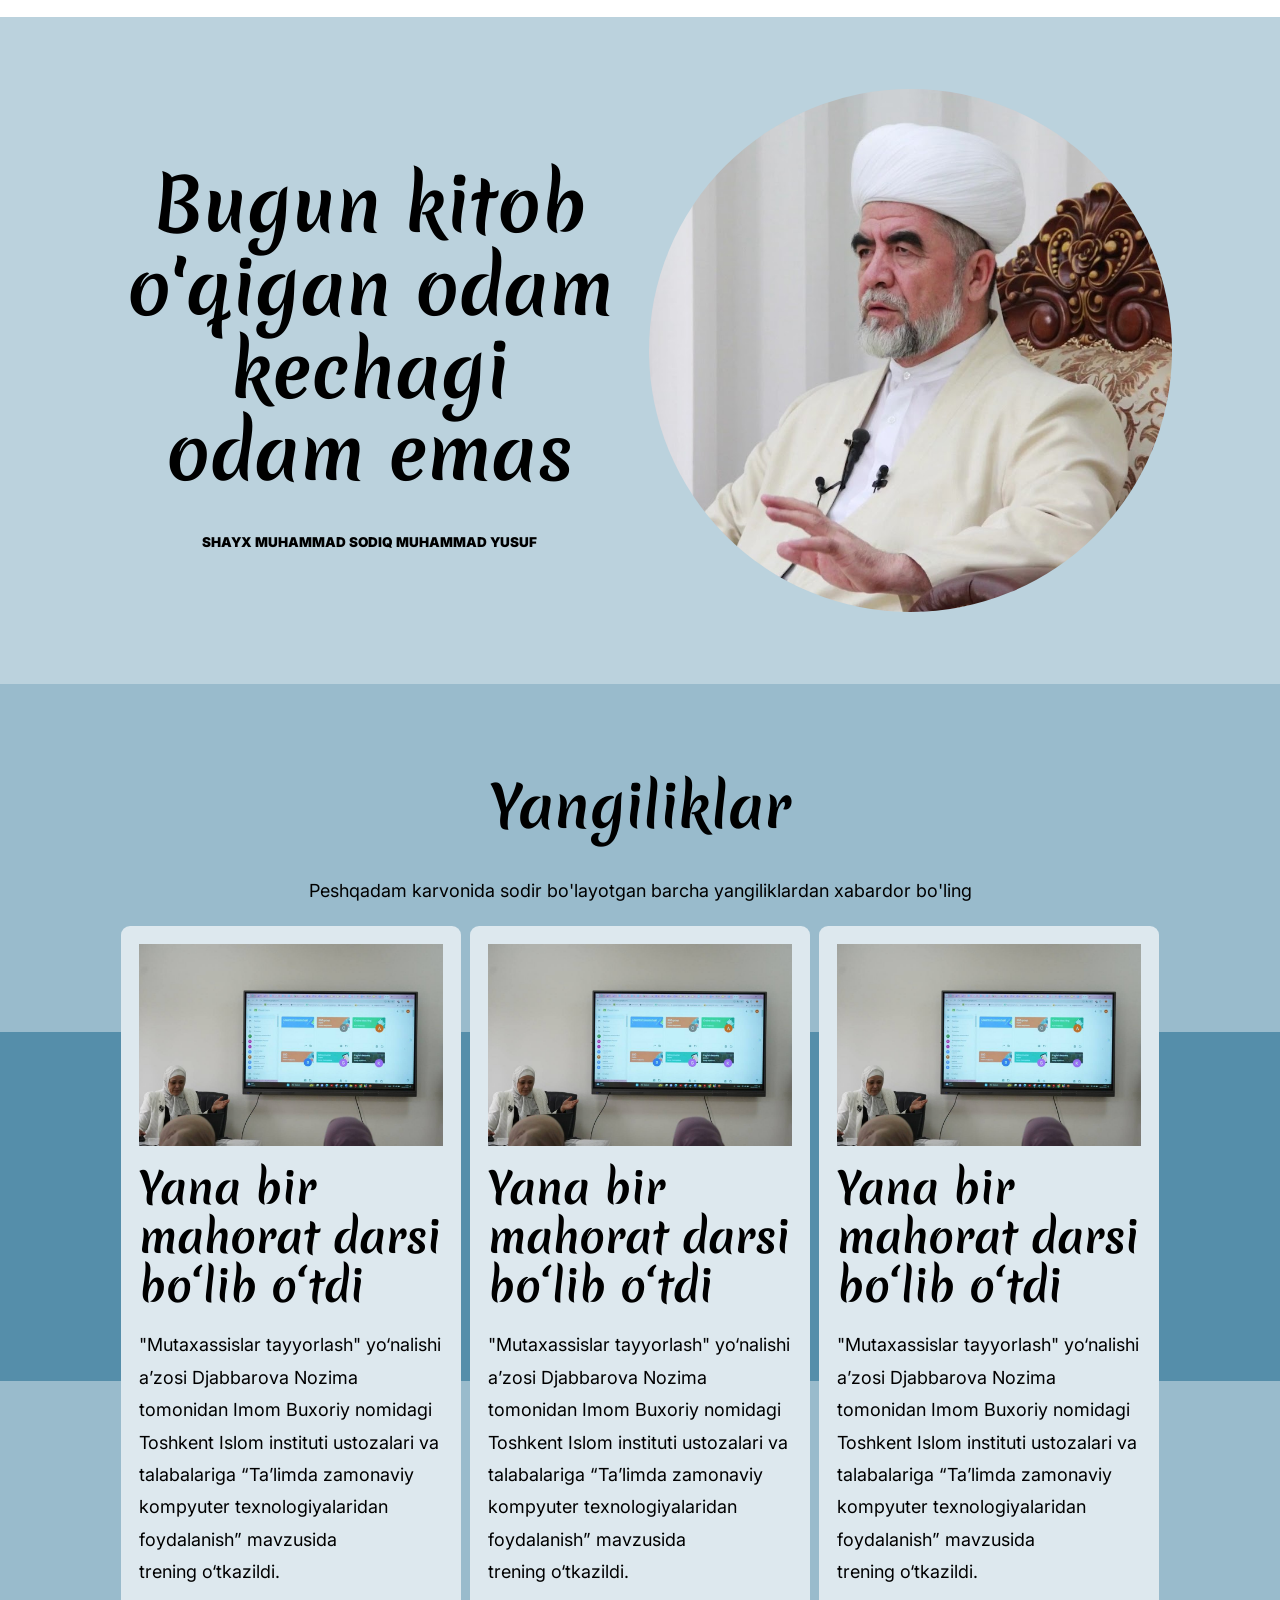
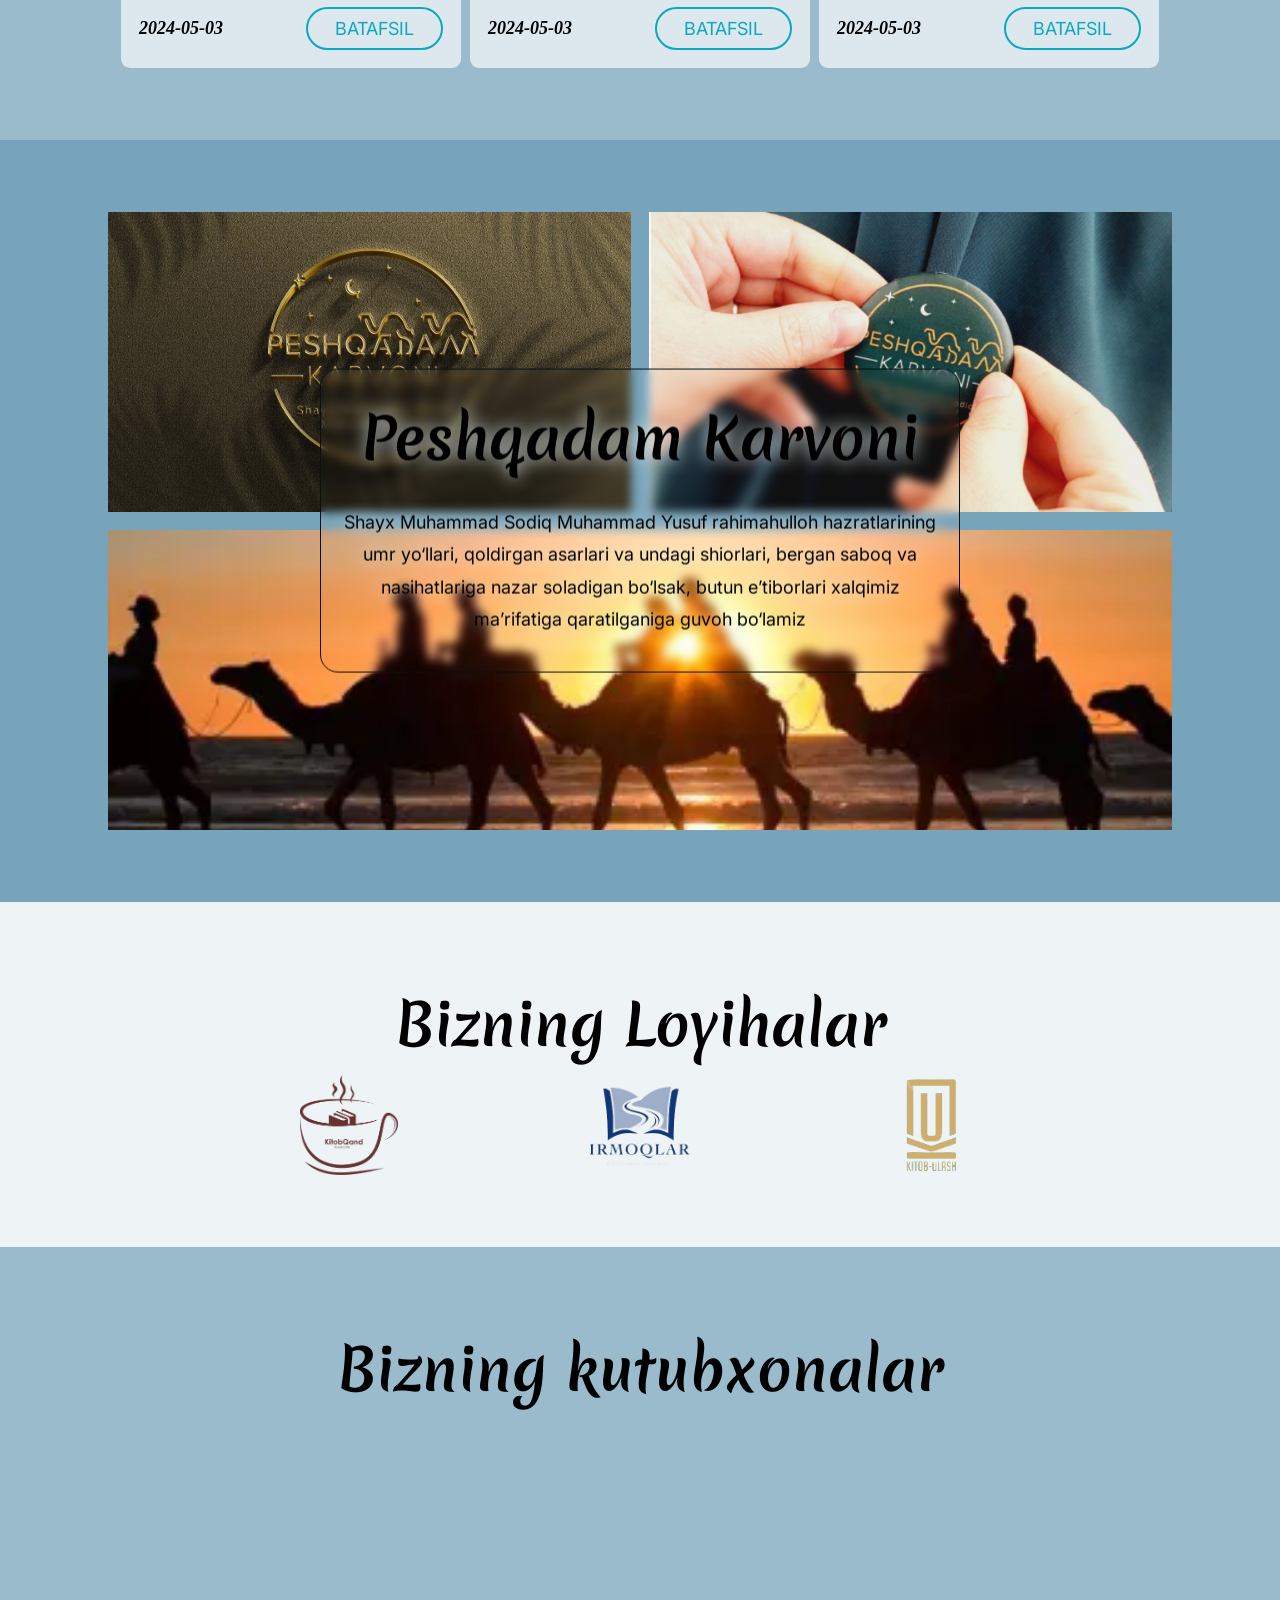
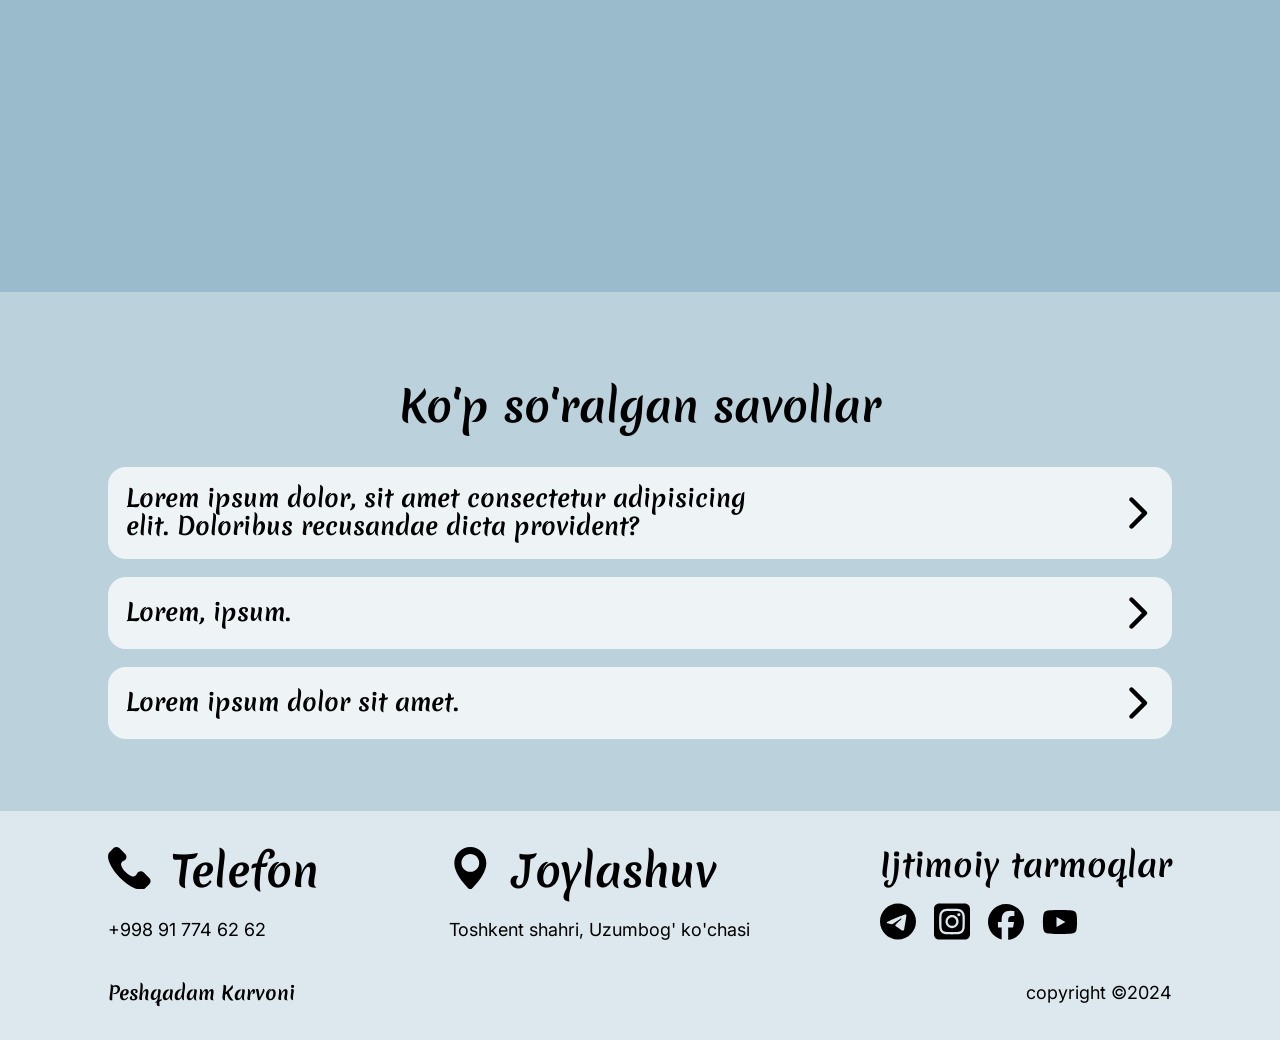
==== commit 1e981727: "FAQ added" ====
--- a/index.html
+++ b/index.html
@@ -402,6 +402,99 @@
         </script>
 
         <div id="map" style="width: 100%; height: 400px"></div>
+      </div>
+    </section>
+
+    <section class="title questions">
+      <div class="container">
+        <div class="content">
+          <h3>Ko'p so'ralgan savollar</h3>
+          <div class="faq">
+            <div class="question">
+              <h5>
+                Lorem ipsum dolor, sit amet consectetur adipisicing elit.
+                Doloribus recusandae dicta provident?
+              </h5>
+              <div class="arrow">
+                <svg
+                  xmlns="http://www.w3.org/2000/svg"
+                  viewBox="0 0 512 512"
+                  fill="currentColor"
+                >
+                  <path
+                    d="M233.4 406.6c12.5 12.5 32.8 12.5 45.3 0l192-192c12.5-12.5 12.5-32.8 0-45.3s-32.8-12.5-45.3 0L256 338.7 86.6 169.4c-12.5-12.5-32.8-12.5-45.3 0s-12.5 32.8 0 45.3l192 192z"
+                  />
+                </svg>
+              </div>
+            </div>
+            <div class="answer">
+              <p>
+                Lorem ipsum, dolor sit amet consectetur adipisicing elit. Fugiat
+                assumenda voluptatibus tenetur veniam, dolores dolorum quisquam
+                doloribus. Animi esse doloremque incidunt, totam impedit laborum
+                repellendus fuga, maiores aperiam veritatis, quam tempore sequi
+                aliquid dignissimos ratione consequuntur reprehenderit
+                consectetur! Atque, sint vitae quod voluptates distinctio optio
+                ad excepturi, provident, laudantium soluta voluptatem
+                perferendis ipsum? Aperiam facere quaerat non molestias maxime
+                quo neque, ad porro. Nemo quos corporis cum fugit atque commodi,
+                facilis beatae praesentium totam laborum magnam voluptate
+                adipisci vitae at molestias optio, quas necessitatibus incidunt
+                quidem tempore est distinctio. Totam illum nobis iste maiores
+                fugiat animi reiciendis nostrum cum veritatis?
+              </p>
+            </div>
+          </div>
+          <div class="faq">
+            <div class="question">
+              <h5>Lorem, ipsum.</h5>
+              <div class="arrow">
+                <svg
+                  xmlns="http://www.w3.org/2000/svg"
+                  viewBox="0 0 512 512"
+                  fill="currentColor"
+                >
+                  <path
+                    d="M233.4 406.6c12.5 12.5 32.8 12.5 45.3 0l192-192c12.5-12.5 12.5-32.8 0-45.3s-32.8-12.5-45.3 0L256 338.7 86.6 169.4c-12.5-12.5-32.8-12.5-45.3 0s-12.5 32.8 0 45.3l192 192z"
+                  />
+                </svg>
+              </div>
+            </div>
+            <div class="answer">
+              <p>
+                Lorem ipsum dolor sit amet, consectetur adipisicing elit. Quidem
+                esse laboriosam iure earum praesentium labore, voluptatibus quod
+                officia, nesciunt dignissimos minus ipsa qui fuga. Beatae sit
+                autem porro qui ab atque error voluptate molestias pariatur
+                libero dignissimos saepe nihil odio labore, nostrum id nobis
+                rerum, maiores non, asperiores veniam tempore.
+              </p>
+            </div>
+          </div>
+          <div class="faq">
+            <div class="question">
+              <h5>Lorem ipsum dolor sit amet.</h5>
+              <div class="arrow">
+                <svg
+                  xmlns="http://www.w3.org/2000/svg"
+                  viewBox="0 0 512 512"
+                  fill="currentColor"
+                >
+                  <path
+                    d="M233.4 406.6c12.5 12.5 32.8 12.5 45.3 0l192-192c12.5-12.5 12.5-32.8 0-45.3s-32.8-12.5-45.3 0L256 338.7 86.6 169.4c-12.5-12.5-32.8-12.5-45.3 0s-12.5 32.8 0 45.3l192 192z"
+                  />
+                </svg>
+              </div>
+            </div>
+            <div class="answer">
+              <p>
+                Lorem, ipsum dolor sit amet consectetur adipisicing elit.
+                Sapiente quibusdam officiis distinctio, tempora quae cupiditate
+                iste id veritatis magnam? Possimus.
+              </p>
+            </div>
+          </div>
+        </div>
       </div>
     </section>
 
--- a/style.css
+++ b/style.css
@@ -455,10 +455,6 @@
   display: grid;
   gap: 1rem;
   grid-template-columns: repeat(auto-fit, minmax(200px, 1fr));
-}
-section.application .img {
-}
-section.application .content {
 }
 /* Quote */
 .quote {
@@ -755,6 +751,54 @@
   width: 2em !important;
   color: currentColor;
 }
+.questions {
+  background-color: var(--background-200) !important;
+}
+.questions .content {
+  display: grid;
+  gap: 1em;
+}
+.faq {
+  text-align: left;
+  background-color: var(--background-50);
+  border-radius: 1rem;
+  padding: 1em;
+  display: grid;
+  width: 100%;
+  gap: 0em;
+  transition: all 300ms ease-in-out !important;
+}
+.faq.open {
+  gap: 1em;
+}
+.faq.open .answer {
+  grid-template-rows: 1fr;
+}
+.faq .question {
+  display: flex;
+  justify-content: space-between;
+  align-items: center;
+}
+.faq .answer {
+  transition: all 300ms ease-in-out !important;
+  display: grid;
+  grid-template-rows: 0fr;
+}
+.faq .answer > * {
+  overflow: hidden;
+}
+.faq svg {
+  min-width: 2rem;
+  transform: rotate(-90deg);
+  transition: all 300ms;
+}
+.faq.open svg {
+  transform: rotate(0deg);
+}
+.faq :where(h1, h2, h3, h4, h5, h6, p) {
+  max-width: 100%;
+  margin: 0;
+}
 @media (max-width: 768px) {
   .dn {
     display: grid !important;
